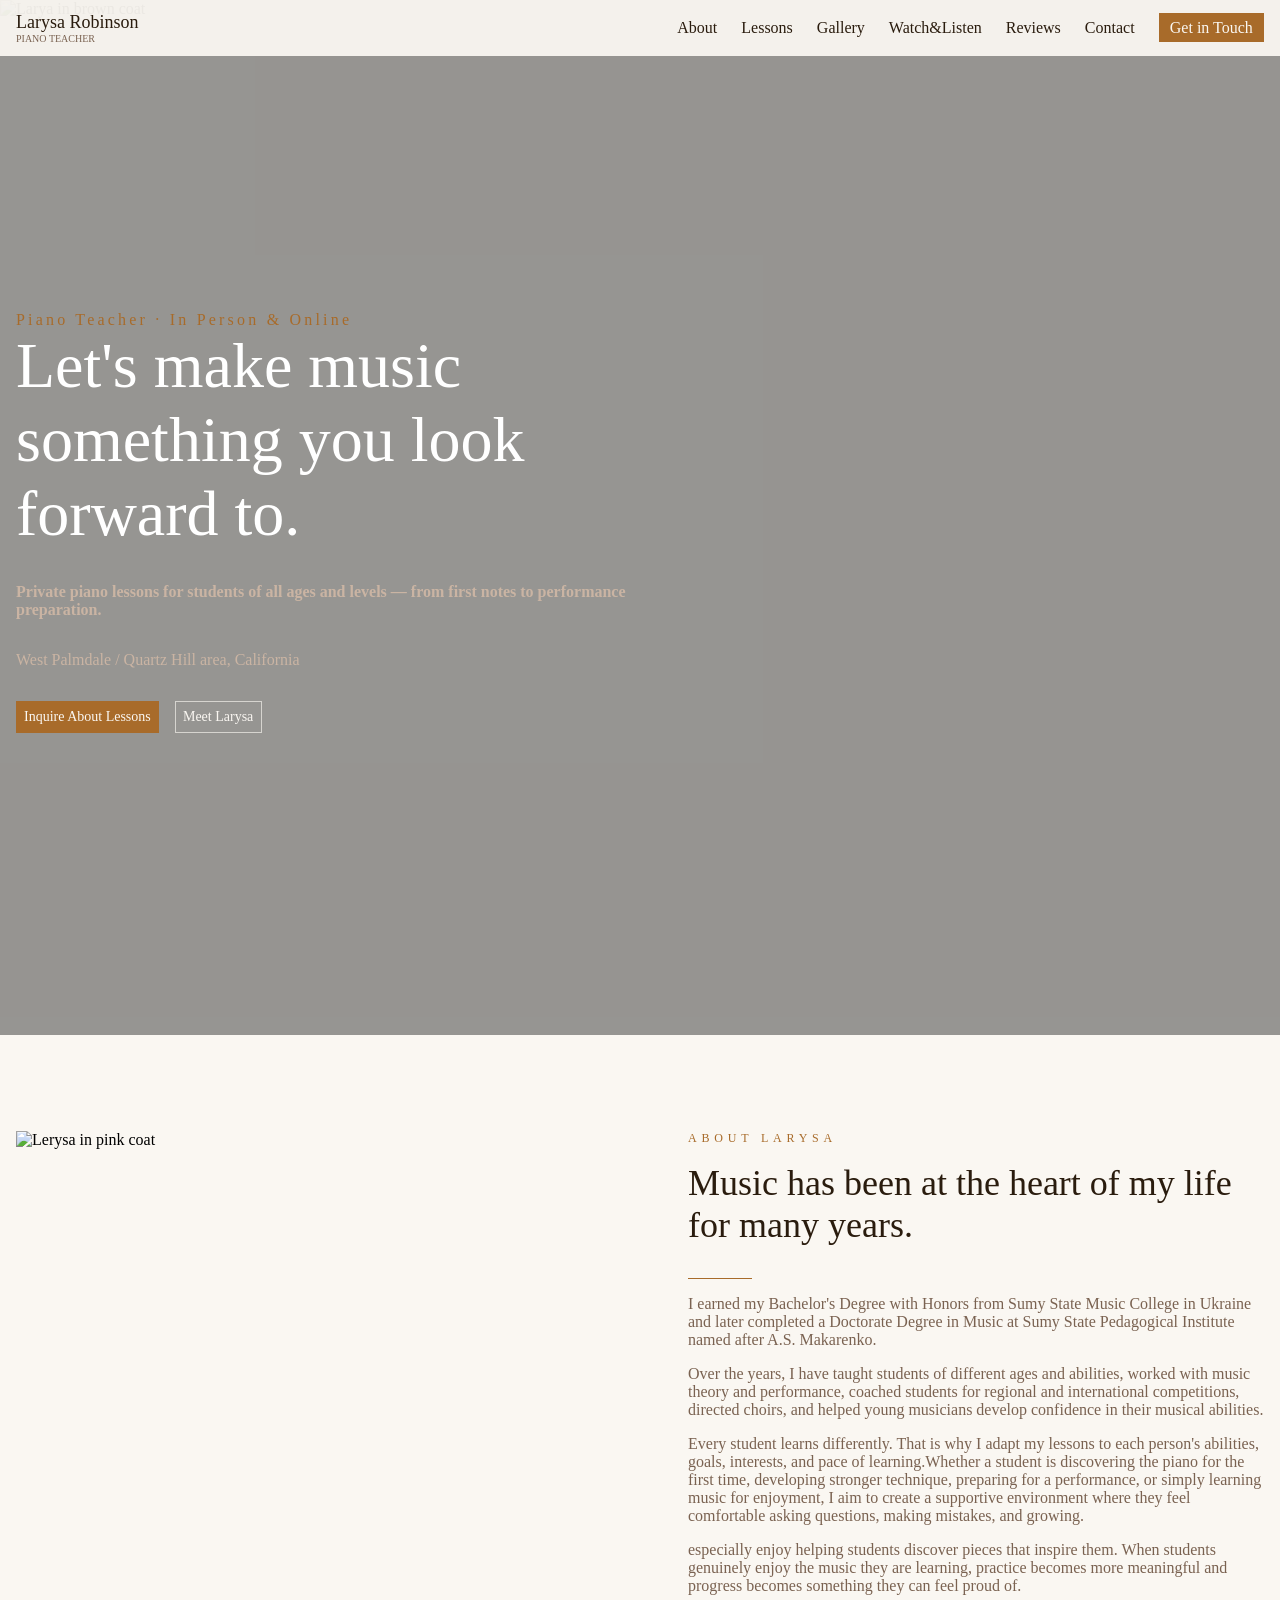
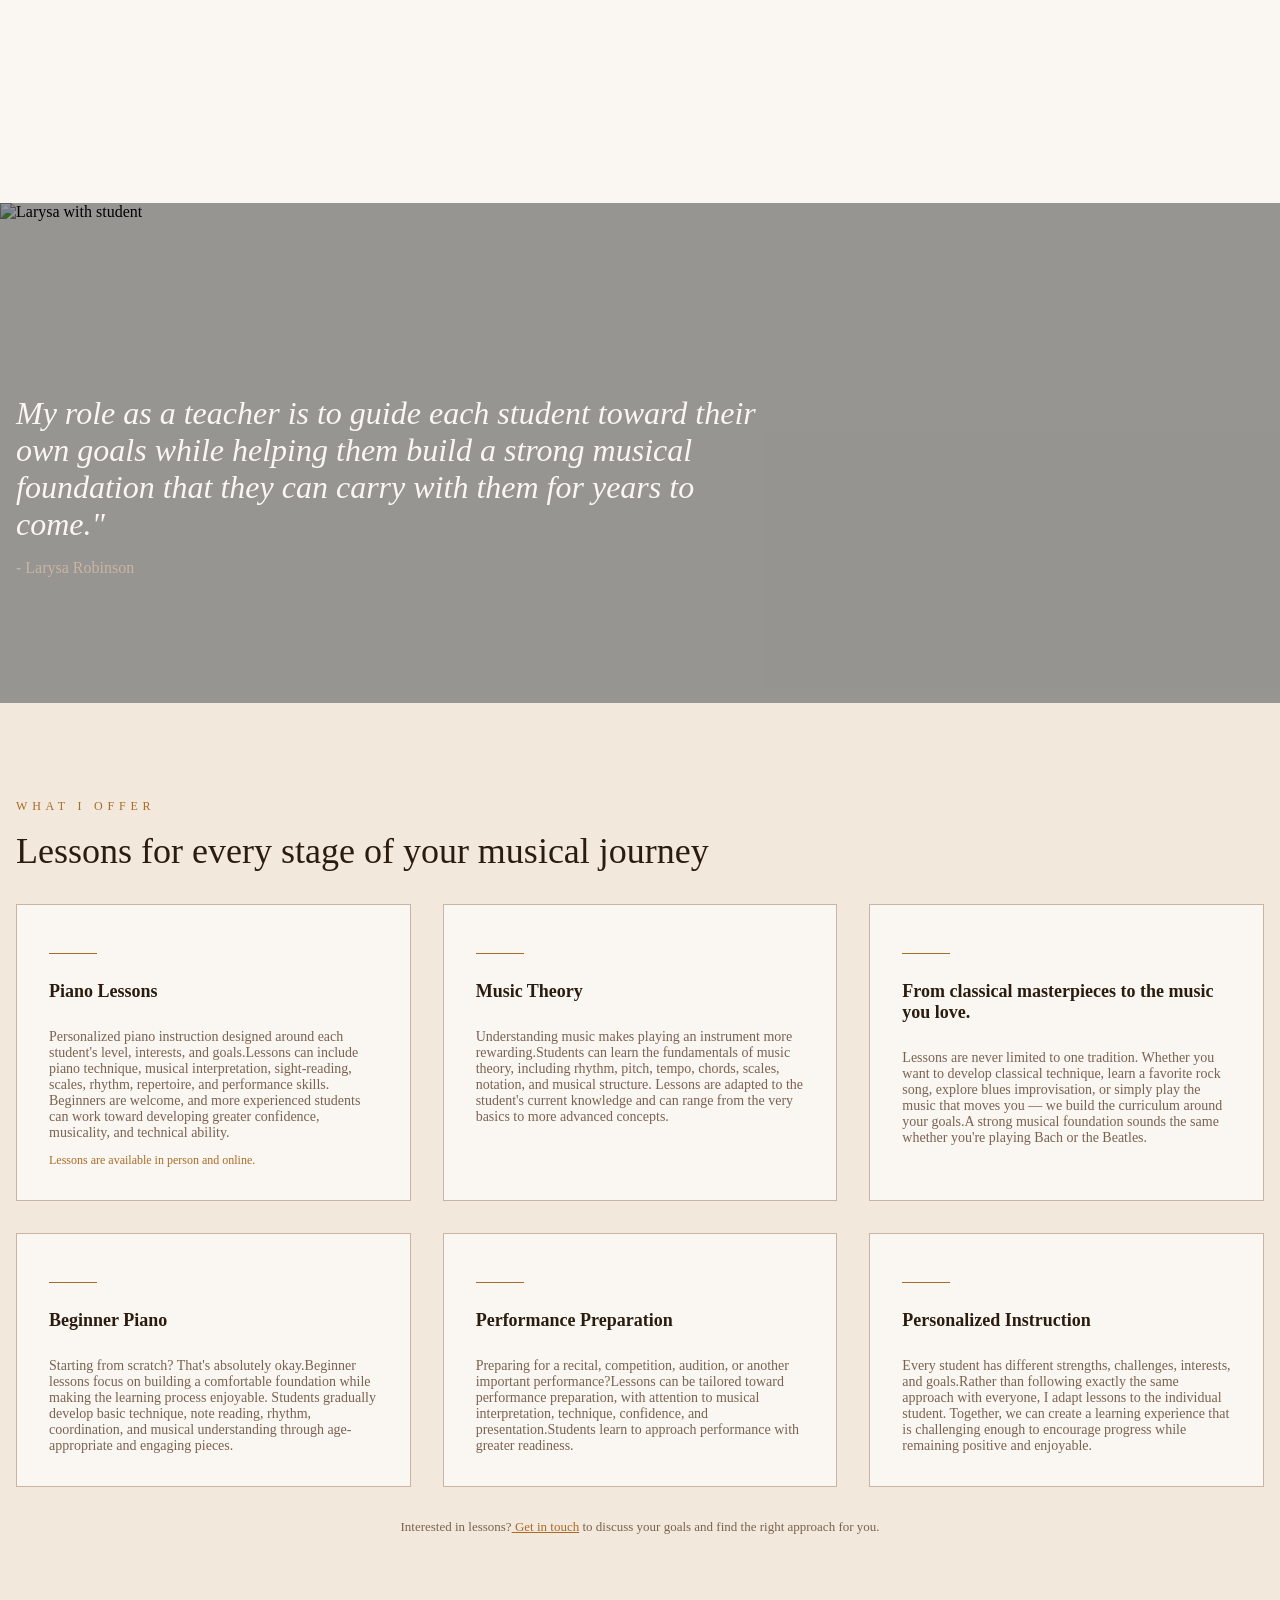
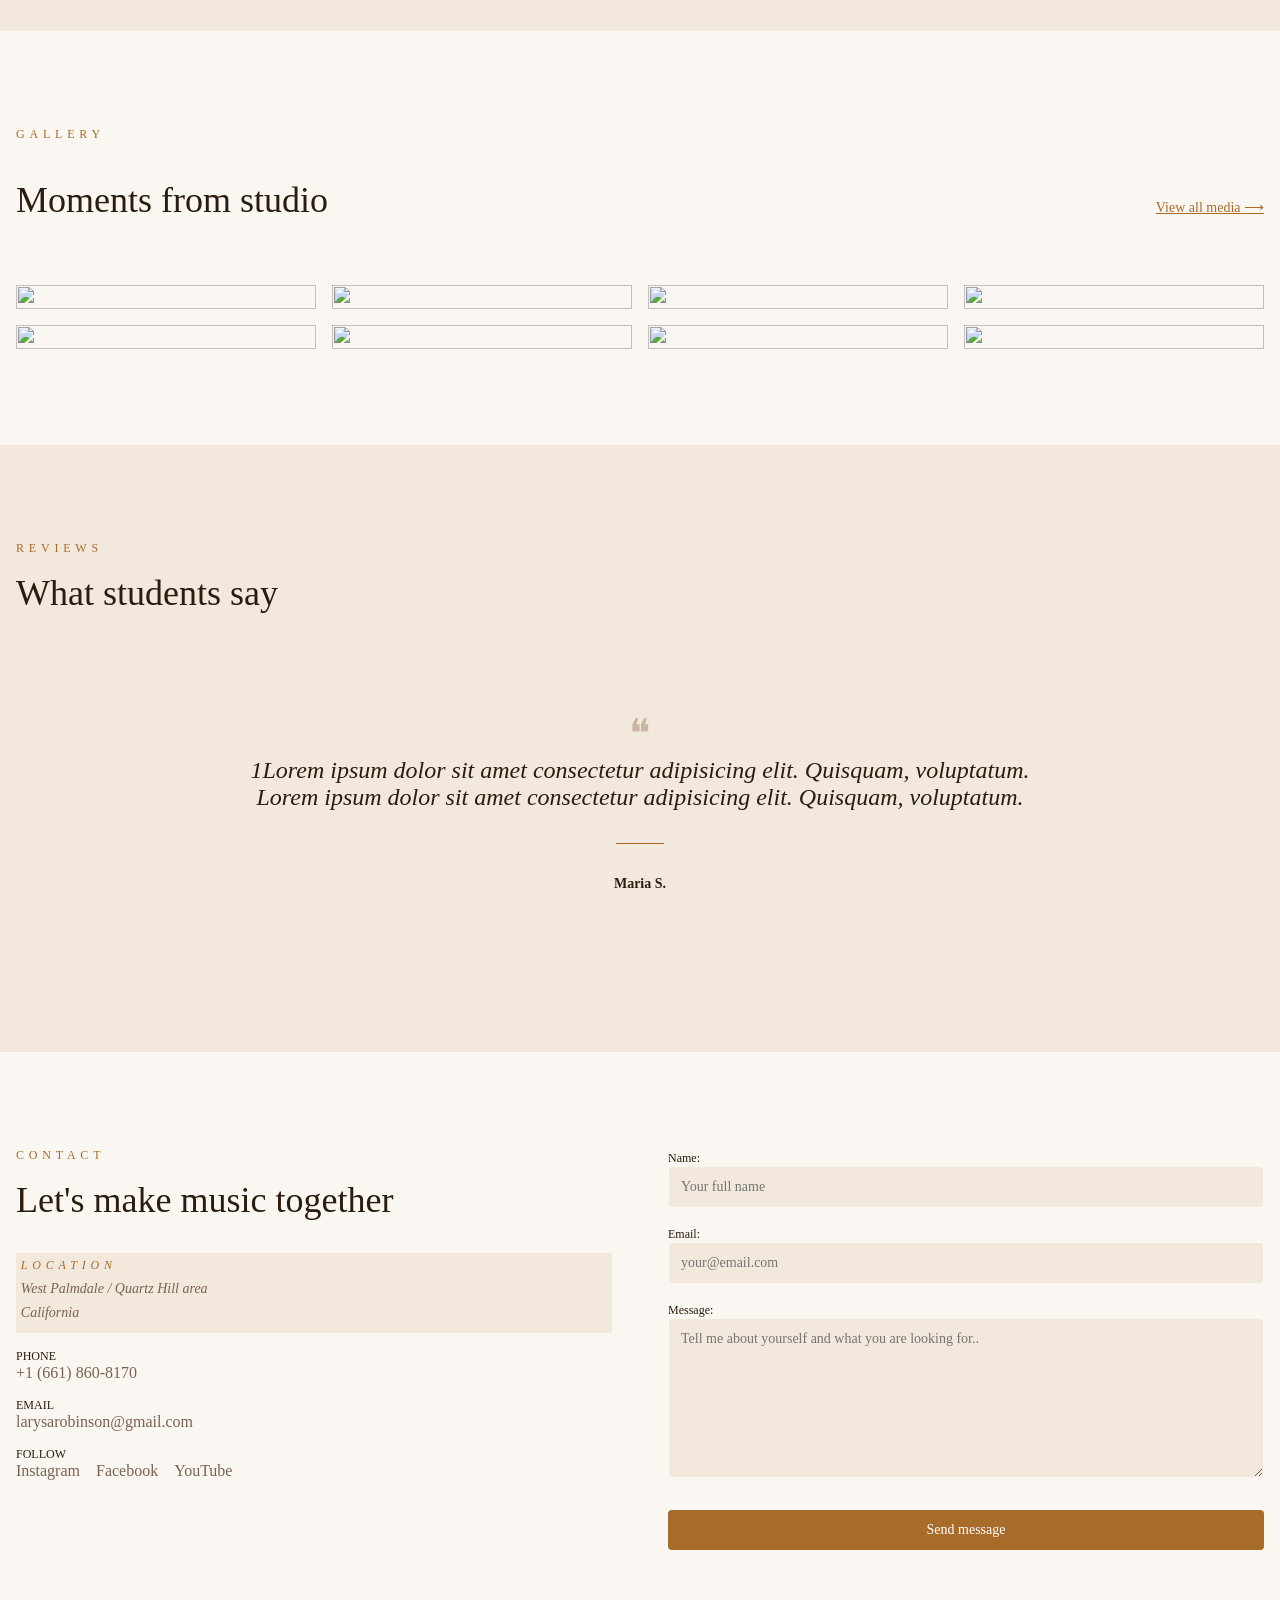
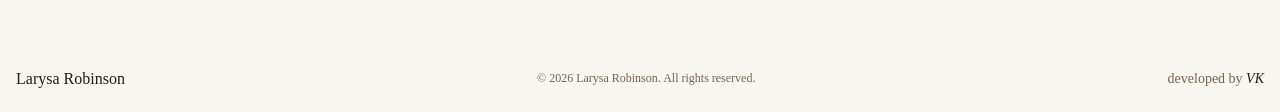
==== index.html @ f9b31e86 "animation to sections accross implemented" ====
<!DOCTYPE html>
<html lang="en">
<head>
    <meta charset="UTF-8">
    <meta name="viewport" content="width=device-width, initial-scale=1.0">
    <title>Larysa Robinson | Piano Teacher in West Palmdale & Quartz Hill</title>
    <meta name="description" content="Private piano lessons with Larysa Robinson in West Palmdale and Quartz Hill, California. In-person and online lessons for beginners, advanced students, music theory, and performance preparation.">
    <link rel="canonical" href="https://www.larysarobinson.com/"> <!--replace with actual domain-->
    <link rel="icon" type="image/png" href="favicon.png?v=2">
    <link rel="stylesheet" href="styles.css">
    <script src="script.js" defer></script>
</head>
<body>
    <nav class="container" aria-label="Primary navigation">
        <div class="top-fixed-bar" >
            <a href="index.html" class="initials">
                <span class="initials__name">Larysa Robinson</span>
                <span class="initials__occupation">PIANO TEACHER</span>
            </a>
            <ul class="nav__desktop">
                <li><a href="#about" class="nav__desktop__link">About</a></li>
                <li><a href="#lessons" class="nav__desktop__link">Lessons</a></li>
                <li><a href="photo_gallery.html" class="nav__desktop__link">Gallery</a></li>
                <li><a href="photo_gallery.html#videos" class="nav__desktop__link">Watch&Listen</a></li>
                <li><a href="#reviews" class="nav__desktop__link">Reviews</a></li>
                <li><a href="#contact" class="nav__desktop__link">Contact</a></li>
                <li><a href="mailto:larysarobinson@gmail.com" class="nav__get-in-touch">Get in Touch</a></li>
            </ul>
            <button type="button" class="open-nav-button" aria-label="Open menu">
                <span class="open_hamb"></span>
                <span class="open_hamb"></span>
                <span class="open_hamb"></span>
            </button>
        </div>
        <div class="nav_mobile">
            <ul class="nav__mobile__list">
                <li><a href="#home" class="nav__mobile__link active">HOME</a></li>
                <li><a href="#about" class="nav__mobile__link">ABOUT</a></li>
                <li><a href="#lessons" class="nav__mobile__link">SERVICES/LESSONS</a></li>
                <li><a href="photo_gallery.html" class="nav__mobile__link">GALLERY</a></li>
                <li><a href="photo_gallery.html#videos" class="nav__mobile__link">WATCH&LISTEN</a></li>
                <li><a href="#reviews" class="nav__mobile__link">REVIEWS</a></li>
                <li><a href="#contact" class="nav__mobile__link">CONTACT</a></li>
            </ul>
            <button type="button" class="close-nav-btn" aria-label="Close menu">
                <span class="cls_hamb one"></span>
                <span class="cls_hamb two"></span>
            </button>
        </div>
    </nav>
    <header class="hero-section" id="home">
        <div class="slide">
            <img src="assets/images_mom/top7.webp" width="1400" height="1400" alt="Larya in brown coat" class="hero_image" draggable="false">
        </div>
        <div class="slide">
            <img src="assets/images_mom/top5.webp" width="1400" height="1400" alt="Larysa next to birch " class="hero_image" draggable="false">
        </div>
         <div class="slide">
                <img src="assets/images_mom/top8.webp" width="1400" height="1400" alt="Larysa with autumn leaves" class="hero_image" draggable="false">
        </div>
        <div class="hero__content">
            <p class="hero__uptext">Piano Teacher · In Person & Online</p>
            <p class="hero__main-heading">Let's make music something you look forward to.</p>
            <h1 class="hero__downtext">Private piano lessons for students of all ages and levels — from first notes to performance preparation.</h1>
            <p class="hero__downtext">West Palmdale / Quartz Hill area, California</p>
            <div class="hero__buttons">
                <a href="#contact" class="hero__buttons__inquire">Inquire About Lessons</a>
                <a href="#about" class="hero__buttons__meet-Larysa">Meet Larysa</a>
            </div>
        </div>
    </header>
    <main>
        <section class="about-section" id="about">
            <div class="about__image-container">
                    <img src="assets/images_mom/top1.webp" width="1400" height="1400" alt="Lerysa in pink coat" class="about__image">
            </div>
                <div class="about__content">
                    <p class="general__uptext">ABOUT LARYSA</p>
                    <h2 class="general__heading"> Music has been at the heart of my life for many years.</h2>
                    <div class="about__line"></div>
                    <p class="about__text">  I earned my Bachelor's Degree with Honors from Sumy State Music College in Ukraine and later completed a Doctorate Degree in Music at Sumy State Pedagogical Institute named after A.S. Makarenko.</p>
                    <p class="about__text"> Over the years, I have taught students of different ages and abilities, worked with music theory and performance, coached students for regional and international competitions, directed choirs, and helped young musicians develop confidence in their musical abilities.</p>

                    <p class="about__text">Every student learns differently. That is why I adapt my lessons to each person's abilities, goals, interests, and pace of learning.Whether a student is discovering the piano for the first time, developing stronger technique, preparing for a performance, or simply learning music for enjoyment, I aim to create a supportive environment where they feel comfortable asking questions, making mistakes, and growing.</p>
                    <p class="about__text"> especially enjoy helping students discover pieces that inspire them. When students genuinely enjoy the music they are learning, practice becomes more meaningful and progress becomes something they can feel proud of.</p>
                </div>
        </section>
        <figure class="role">
            <img src="assets/images_mom/4.jpg" width="1080" height="1080" alt="Larysa with student" class="role__image">
            <figcaption class="role__text-container">
                <blockquote class="role__text">My role as a teacher is to guide each student toward their own goals while helping them build a strong musical foundation that they can carry with them for years to come."</blockquote>
                <p class="role__name"> - Larysa Robinson</p>
            </figcaption>
        </figure>
        <section class="services__container">
            <div class="services-section" id="lessons">
                <div class="services__content">
                    <p class="general__uptext">WHAT I OFFER</p>
                    <h2 class="general__heading">Lessons for every stage of your musical journey</h2>
                    <div class="services__grid">
                        <article class="services__grid-item">
                            <div class="services__grid-line"></div>
                            <h3 class="services__heading">Piano Lessons</h3>
                            <p class="services__text">Personalized piano instruction designed around each student's level, interests, and goals.Lessons can include piano technique, musical interpretation, sight-reading, scales, rhythm, repertoire, and performance skills. Beginners are welcome, and more experienced students can work toward developing greater confidence, musicality, and technical ability.</p>
                            <p class="services__text2">Lessons are available in person and online.</p>
                        </article>
                        <article class="services__grid-item">
                            <div class="services__grid-line"></div>
                            <h3 class="services__heading">Music Theory</h3>
                            <p class="services__text">Understanding music makes playing an instrument more rewarding.Students can learn the fundamentals of music theory, including rhythm, pitch, tempo, chords, scales, notation, and musical structure. Lessons are adapted to the student's current knowledge and can range from the very basics to more advanced concepts.</p>
                        </article>
                        <article class="services__grid-item">
                            <div class="services__grid-line"></div>
                            <h3 class="services__heading">From classical masterpieces to the music you love.</h3>
                            <p class="services__text">Lessons are never limited to one tradition. Whether you want to develop classical technique, learn a favorite rock song, explore blues improvisation, or simply play the music that moves you — we build the curriculum around your goals.A strong musical foundation sounds the same whether you're playing Bach or the Beatles.</p>
                        </article>
                        <article class="services__grid-item">
                            <div class="services__grid-line"></div>
                            <h3 class="services__heading">Beginner Piano</h3>
                            <p class="services__text">Starting from scratch? That's absolutely okay.Beginner lessons focus on building a comfortable foundation while making the learning process enjoyable. Students gradually develop basic technique, note reading, rhythm, coordination, and musical understanding through age-appropriate and engaging pieces.</p>
                        </article>
                        <article class="services__grid-item">
                            <div class="services__grid-line"></div>
                            <h3 class="services__heading">Performance Preparation</h3>
                            <p class="services__text">Preparing for a recital, competition, audition, or another important performance?Lessons can be tailored toward performance preparation, with attention to musical interpretation, technique, confidence, and presentation.Students learn to approach performance with greater readiness.</p>
                        </article>
                        <article class="services__grid-item">
                            <div class="services__grid-line"></div>
                            <h3 class="services__heading">Personalized Instruction</h3>
                            <p class="services__text">Every student has different strengths, challenges, interests, and goals.Rather than following exactly the same approach with everyone, I adapt lessons to the individual student. Together, we can create a learning experience that is challenging enough to encourage progress while remaining positive and enjoyable.</p>
                        </article>
                    </div>
                    <p class="services__last-paragraph">Interested in lessons?<a href="#contact" id="get-in-touch"> Get in touch</a> to discuss your goals and find the right approach for you.</p>
                </div>
            </div>
        </section>
        <section class="main-page__gallery__section">
            <div class="main-page__gallery__container">
                <p class="general__uptext">GALLERY</p>
                <div class="main-page__gallery__heading-container">
                    <h2 class="general__heading">Moments from studio</h2>
                    <a href="photo_gallery.html" class="main-page__gallery__heading-link">View all media ⟶</a>
                </div>
                <div class="main-page__gallery">
                    <a href="photo_gallery.html"><img src="assets/images_mom/1.jpg" width="" height="" alt="" class="main-page__gallery__image"></a>
                    <a href="photo_gallery.html"><img src="assets/images_mom/2.jpg" width="" height="" alt="" class="main-page__gallery__image"></a>
                    <a href="photo_gallery.html"><img src="assets/images_mom/3.jpg" width="" height="" alt="" class="main-page__gallery__image"></a>
                    <a href="photo_gallery.html"><img src="assets/images_mom/4.jpg" width="" height="" alt="" class="main-page__gallery__image"></a>
                    <a href="photo_gallery.html"><img src="assets/images_mom/5.jpg" width="" height="" alt="" class="main-page__gallery__image"></a>
                    <a href="photo_gallery.html"><img src="assets/images_mom/6.jpg" width="" height="" alt="" class="main-page__gallery__image"></a>
                    <a href="photo_gallery.html"><img src="assets/images_mom/7.jpg" width="" height="" alt="" class="main-page__gallery__image"></a>
                    <a href="photo_gallery.html"><img src="assets/images_mom/8.jpg" width="" height="" alt="" class="main-page__gallery__image"></a>
                </div>
            </div>
        </section>
        <section class="reviews-section" aria-label="reviews section" id="reviews">
            <div class="reviews__content">
                <p class="general__uptext">REVIEWS</p>
                <h2 class="general__heading">What students say</h2>
                <div class="reviews__viewport">
                    <div class="reviews__track">
                        <article class="review__container">
                            <div class="review__frame">
                                <span class="review__quotation-mark" aria-hidden="true">❝</span>
                                <blockquote class="review__text">1Lorem ipsum dolor sit amet consectetur adipisicing elit. Quisquam, voluptatum. Lorem ipsum dolor sit amet consectetur adipisicing elit. Quisquam, voluptatum.</blockquote>
                                <div class="services__grid-line center"></div>
                                <h3 class="review__name">Maria S.</h3>
                            </div>
                        </article>
                        <article class="review__container">
                            <div class="review__frame">
                                <span class="review__quotation-mark" aria-hidden="true">❝</span>
                                <blockquote class="review__text">2Lorem ipsum dolor sit amet consectetur adipisicing elit. Quisquam, voluptatum. Lorem ipsum dolor sit amet consectetur adipisicing elit. Quisquam, voluptatum.</blockquote>
                                <div class="services__grid-line center"></div>
                                <h3 class="review__name">Maria S.</h3>
                            </div>
                        </article>
                        <article class="review__container">
                            <div class="review__frame">
                                <span class="review__quotation-mark" aria-hidden="true">❝</span>
                                <blockquote class="review__text">3Lorem ipsum dolor sit amet consectetur adipisicing elit. Quisquam, voluptatum. Lorem ipsum dolor sit amet consectetur adipisicing elit. Quisquam, voluptatum.</blockquote>
                                <div class="services__grid-line center"></div>
                                <h3 class="review__name">Maria S.</h3>
                            </div>
                        </article>
                        <article class="review__container">
                            <div class="review__frame">
                                <span class="review__quotation-mark" aria-hidden="true">❝</span>
                                <blockquote class="review__text">4Lorem ipsum dolor sit amet consectetur adipisicing elit. Quisquam, voluptatum. Lorem ipsum dolor sit amet consectetur adipisicing elit. Quisquam, voluptatum.</blockquote>
                                <div class="services__grid-line center"></div>
                                <h3 class="review__name">Maria S.</h3>
                            </div>
                        </article>
                    </div>
                </div>
            </div>
        </section>
        <section class="contact-section" aria-label="contact section" id="contact">
            <div class="contact-section__container">
                <div class="contact__content--flex">
                    <div class="contact__content__flex-item1">
                        <p class="general__uptext">CONTACT</p>
                        <h2 class="general__heading">Let's make music together</h2>
                        <address class="contact__content__location">
                            <p class="general__uptext">LOCATION</p>
                            <p>West Palmdale / Quartz Hill area</p>
                            <p>California</p>
                        </address>
                        <div>
                            <p class="contact__heading">PHONE</p>
                            <a href="tel:+16618608170" class="contact__link">+1 (661) 860-8170</a>
                            <p class="contact__heading">EMAIL</p>
                            <a href="mailto:larysarobinson@gmail.com" class="contact__link">larysarobinson@gmail.com</a>
                            <p class="contact__heading">FOLLOW</p>
                            <div class="social-links">
                                <a href="https://www.instagram.com/larisakisilenko?igsh=NTc4MTIwNjQ2YQ%3D%3D" class="contact__link" target="_blank" rel="noopener noreferrer">Instagram</a>
                                <a href="https://www.facebook.com/share/1HHxJAsBbd/?mibextid=wwXIfr" class="contact__link"  target="_blank" rel="noopener noreferrer">Facebook</a>
                                <a href="https://youtube.com/@larysarobinson?si=365PJ92lu2iPZtXP" class="contact__link"  target="_blank" rel="noopener noreferrer">YouTube</a>
                            </div>
                        </div>
                    </div>
                    <form action="https://formspree.io/f/xkjnbqkn" method="post" class="contact__form" autocomplete="on">
                        <div class="form-group">
                            <label for="name" class="contact__heading">Name:</label>
                            <input type="text" id="name" name="name" placeholder="Your full name" autocomplete="name" required>
                        </div>
                        <div class="form-group">
                            <label for="email" class="contact__heading">Email:</label>
                            <input type="email" id="email" name="email" placeholder="your@email.com" autocomplete="email" required>
                        </div>
                        <div class="form-group">
                            <label for="message" class="contact__heading">Message:</label>
                            <textarea id="message" name="message" placeholder="Tell me about yourself and what you are looking for.." required></textarea>
                        </div>
                        <button type="submit" id="submit-btn">Send message</button>
                    </form>
                    <div class="form__message" role="status" aria-live="polite">
                        <div class="services__grid-line"></div>
                        <p class="form__message__heading">Thank you.</p>
                        <p class="form__message__text">Your message has been received. I will be in touch with you soon.</p>
                    </div>
                </div>
            </div>
        </section>
    </main>
        <footer class="footer">
            <div class="footer__container">
                <p class="footer__name">Larysa Robinson</p>
                <p class="copyright">© 2026 Larysa Robinson. All rights reserved.</p>
                <a href="https://www.linkedin.com/in/valentyn-kisilenko-892b333bb/" target="_blank" class="logo__link">developed by <span id="logoVal">VK</span></a>
            </div>
        </footer>
    <button id="toTopBtn" type="button" aria-label="Back to top"><span aria-hidden="true">↑</span></button>
</body>
</html>
---- styles.css ----
/* playfair-display-regular - latin */
@font-face {
  font-display: swap; /* Check https://developer.mozilla.org/en-US/docs/Web/CSS/@font-face/font-display for other options. */
  font-family: 'Playfair Display';
  font-style: normal;
  font-weight: 400;
  src: url('assets/fonts/playfair-display-v40-latin-regular.woff2') format('woff2'); /* Chrome 36+, Opera 23+, Firefox 39+, Safari 12+, iOS 10+ */
}

/* playfair-display-500 - latin */
@font-face {
  font-display: swap; /* Check https://developer.mozilla.org/en-US/docs/Web/CSS/@font-face/font-display for other options. */
  font-family: 'Playfair Display';
  font-style: normal;
  font-weight: 500;
  src: url('assets/fonts/playfair-display-v40-latin-500.woff2') format('woff2'); /* Chrome 36+, Opera 23+, Firefox 39+, Safari 12+, iOS 10+ */
}

/* dm-sans-regular - latin */
@font-face {
  font-display: swap; /* Check https://developer.mozilla.org/en-US/docs/Web/CSS/@font-face/font-display for other options. */
  font-family: 'DM Sans';
  font-style: normal;
  font-weight: 400;
  src: url('assets/fonts/dm-sans-v17-latin-regular.woff2') format('woff2'); /* Chrome 36+, Opera 23+, Firefox 39+, Safari 12+, iOS 10+ */
}

/* eb-garamond-regular - latin */
@font-face {
  font-display: swap; /* Check https://developer.mozilla.org/en-US/docs/Web/CSS/@font-face/font-display for other options. */
  font-family: 'EB Garamond';
  font-style: normal;
  font-weight: 400;
  src: url('assets/fonts/eb-garamond-v33-latin-regular.woff2') format('woff2'); /* Chrome 36+, Opera 23+, Firefox 39+, Safari 12+, iOS 10+ */
}

/* eb-garamond-italic - latin */
@font-face {
  font-display: swap; /* Check https://developer.mozilla.org/en-US/docs/Web/CSS/@font-face/font-display for other options. */
  font-family: 'EB Garamond';
  font-style: italic;
  font-weight: 400;
  src: url('assets/fonts/eb-garamond-v33-latin-italic.woff2') format('woff2'); /* Chrome 36+, Opera 23+, Firefox 39+, Safari 12+, iOS 10+ */
}





:root { /*colors*/

    /* Main text */
    --color-text-primary: rgb(42,28,14);
    --text-color-preset-2:rgba(122,98,81,100%);
    --text-color-preset-3:rgba(250,247,242,100%);

     /* Accent */
    --text-color-preset-4:rgba(168,107,42,100%);
    --text-color-preset-5:rgb(108, 72, 32);
    --text-color-preset-6:rgb(202, 180, 163);

     /* Backgrounds */
    --color-background-body:rgba(250,247,242,100%);
    --color-background-hero-section:rgba(250,247,242,100%);
    --about-background-color:rgba(37, 0, 0, 0);
    --services-background-color:rgba(242, 233, 220, 1);

    /* --color-background-body:rgb(202, 180, 163); */


    --top-fixed-bar-background-color: rgba(250,247,242,94%);
    --mobile-nav-background:rgb(242,233,220);


    --to-top-button-background-color: rgba(250,247,242,64%);
    --to-top-btn-bkgr:rgba(202, 180, 163,40%);

    /* Accessibility */
    --focus-color:rgb(109, 90, 32);
    --active-link-color: rgb(164, 81, 33);


    --white: rgba(255,255,255,100%);


    --footer-gold: rgb(212, 175, 55);


    --modal-bckgr:rgba(0, 0, 0, 0.9);
    --modal-close-btn:rgb(171, 162, 162);

    --surface-color: rgb(250, 247, 242);

    --border-color:rgb(202, 180, 163);

  }

  @media (prefers-color-scheme: dark) {
    :root {
        /* Main text */
        --color-text-primary: rgb(244, 237, 226);
        --text-color-preset-2: rgb(190, 178, 164);
        --text-color-preset-3: rgb(250, 247, 242);


        /* Accent */
        --text-color-preset-4: rgb(218, 164, 67);
        --text-color-preset-5: rgb(174, 111, 39);
        --text-color-preset-6: rgb(145, 130, 113);

        /* Backgrounds */
        --color-background-body:rgb(27, 24, 21);
        --color-background-hero-section:rgb(202, 180, 163);
        --about-background-color: rgb(27, 24, 21);
        --services-background-color: rgb(38, 33, 28);



        /* Navigation */
        --top-fixed-bar-background-color: rgb(27 24 21 / 94%);
        --mobile-nav-background: rgb(38, 33, 28);

        /* Buttons */
        --to-top-button-background-color: rgb(38 33 28 / 80%);
        --to-top-btn-bkgr: rgb(145 118 88 / 30%);

        /* Accessibility */
        --focus-color: rgb(230, 190, 91);
        --active-link-color: rgb(218, 145, 69);

        /* Surfaces */
        --white: rgb(244, 237, 226);

        /* Footer */
        --footer-gold: rgb(218, 177, 69);

        /* Modal */
        --modal-bckgr: rgb(0 0 0 / 94%);
        --modal-close-btn: rgb(205, 195, 181);

        --surface-color: rgb(48, 42, 35);
        --border-color:rgb(91, 78, 64);

    }
}

*,*::before,*::after {
    box-sizing: border-box;
    margin: 0;
    padding: 0;
}

img {
    display: block;
    max-inline-size: 100%;
    block-size: auto;
}

button {
    background: none;
    border: none;
    cursor: pointer;
}

input,button,textarea {
    font: inherit;
    color: inherit;
}

html {
    scroll-behavior:smooth;
}

body {
    background-color: var(--color-background-body);
    /* background-color: var(--services-background-color); */
    font-family: 'DM Sans';
    font-style: normal;
    font-weight: 400;
    font-size: 16px;
}



#toTopBtn {
    display: none;
    position: fixed;
    bottom: 4.5rem;
    right: 1.5rem;
    padding: 0.8em 1em;
    border-radius: 7px;
    background-color: var(--to-top-button-background-color);
    color: var(--color-text-primary);
    font-size: 1.125rem;
    cursor: pointer;
    z-index: 3;
    transition: background-color 0.3s ease;
}

#toTopBtn:focus-visible {
    outline: 2px solid var(--focus-color);
}

#toTopBtn.active {
    display: block;
}


.container {
    background-color: var(--top-fixed-bar-background-color);
    /* border: 2px solid red; */
    position: fixed;
    top: 0;
    z-index: 4;
    inline-size: 100%;
}

.top-fixed-bar {
    max-inline-size: 84rem;
    inline-size: 100%;
    margin: 0 auto;
    display: flex;
    justify-content:space-between;
    padding: 0.75rem 1rem;
    /* border:2px solid rgb(8, 0, 255); */
}


.initials {
    text-decoration: none;
    /* border: 2px solid red;    */
}



.initials:focus-visible {
    outline: 3px solid var(--focus-color);
    padding: 0.2rem;
}


.initials__name {
    display: block;
    color: var(--color-text-primary);
    font-size: 1.125rem;
    font-family:'Playfair Display';
}

.initials__occupation {
    display: block;
    color: var(--text-color-preset-2);
    font-size: 0.625rem;

}


.open-nav-button {
    /* border: 2px solid rgb(14, 20, 211); */
    padding: 0.5rem;
    display: grid;
    gap: 0.35rem;
}
.open-nav-button:focus-visible{
    outline: 1px solid var(--focus-color);
}

.open_hamb {
    background-color: var(--color-text-primary);
    block-size: 3px;
    inline-size: 1.5rem;
}


.nav_mobile {
    transform: translateX(200%);
    transition: transform 0.5s ease;
    position: fixed;
    inset: 0;
    z-index: 5;
    background-color: var(--mobile-nav-background);
    /* border: 2px solid red; */

}

.nav_mobile.open {
    transform: translateX(0);
}


.nav__mobile__list {
    inline-size: 100%;
    min-height: 100%;
    display: flex;
    flex-direction: column;
    justify-content: center;
    align-items: center;
    list-style: none;
    gap: 1rem;
    font-size: 1.4rem;
    /* border: 2px solid rgb(0, 255, 68); */
}


.nav__mobile__link {
  text-align: center;
  text-decoration: none;
    color: var(--color-text-primary);
  display:block; /* makes the link fill the entire list item */
  padding: 0.7rem 1.1rem;
  border-radius: 10px;
  transition: background-color 0.2s ease, transform 0.2s ease, border 0.2s ease;
  letter-spacing: 0.3em;
  /* border: 1px solid red; */
}

.nav__mobile__link.active {
border: 2px solid var(--color-text-primary);
}


.nav__mobile__link:focus-visible {
  outline: 2px solid var(--focus-color);
}

.nav__mobile__link:active {
  color: var(--active-link-color);
}


.close-nav-btn {
    position: absolute;
    top: 1rem;
    right: 1rem;
    inline-size: 35px;
    block-size: 35px;
    padding: 0;
    background: none;
    cursor: pointer;
    display: grid;
    place-items: center;
}

.cls_hamb {
    position: absolute;
    inline-size: 35px;
    block-size: 3px;
    background-color: var(--color-text-primary);
    border-radius: 999px;
}

.cls_hamb.one {
    transform: rotate(45deg);
}

.cls_hamb.two {
    transform: rotate(-45deg);
}


.nav__desktop {
    display: none;
}


.hero-section {
    position: relative;
    background-color:var(--color-background-hero-section);
}

.slide {
    block-size: 115dvh;
    position: relative;
    display: none;
    animation-name: fade_in;
    animation-duration: 1s;
    animation-timing-function: ease-in-out;
    overflow: hidden;
    /* border: 2px solid red; */
}

/* hero image overlay */
.slide::before {
  content: "";
  position: absolute;
  inset: 0;
  background: rgb(0 0 0 / 40%);
}


.slide.active {
    display: block;
}

@keyframes fade_in {
    from {
        opacity: 0;
        transform: translateY(9px);
    }
    to {
        opacity: 1;
        transform: translateY(0);
    }
}


.hero_image {
    inline-size: 100%;
    block-size: 100%;
    object-fit: cover;
    object-position: 50% 20%;
    opacity: 1;
    margin-left: auto;
    /* border: 2px solid red;   */
}


.hero__content {
    /* border: 2px solid red; */
    padding: 0 1rem;
    position: absolute;
    top: 35%;
    left: 0;
    right: 0;
}

.hero__uptext{
    color: var(--text-color-preset-4);
    letter-spacing: 0.2rem;
    inline-size: 80%;
    /* border: 2px solid red; */
}

.hero__main-heading{
    font-size:clamp(2rem, 5vw, 5rem);
    font-family: 'Playfair Display';
    color: var(--white);
    /* border: 2px solid red; */
}

.hero__downtext{
    color: var(--text-color-preset-6);
    inline-size: 80%;
    margin: 2rem 0;
    font-size: 1rem;
    /* border: 2px solid red; */
}

.hero__buttons{
    display: flex;
    flex-wrap: wrap;
    gap: 1rem;
    /* border: 2px solid red; */
}

.hero__buttons__inquire{
    /* border: 2px solid red; */
    background-color: var(--text-color-preset-4);
    color: var(--text-color-preset-3);
    padding: 0.5rem ;
    font-size: 0.875rem;
    text-decoration: none;
    transition: background-color 0.3s ease;
}


.hero__buttons__inquire:focus-visible{
    outline: 2px solid var(--focus-color);

}


.hero__buttons__meet-Larysa{
    /* border: 2px solid red; */
    font-size: 0.875rem;
    padding: 0.45rem;
    border: 1px solid var(--to-top-button-background-color);
    color: var(--text-color-preset-3);
    text-decoration: none;
    transition: border 0.3s ease;
}

.hero__buttons__meet-Larysa:focus-visible{
    outline:1px solid var(--focus-color);
}



.about-section {
    /* border: 2px solid red; */
    display: flex;
    flex-direction: column;
    background-color: var(--about-background-color);
    max-inline-size: 84rem;
    padding: 6rem 1rem;
    margin: 0 auto;
    gap: 2rem;
    /* overflow: hidden; */
}

.about__image-container{
    /* border: 2px solid var(--text-color-preset-4); */
    transform:translateX(-120%);
    transition: transform 1.5s ease, opacity 1.5s   ease;

}

.about__image-container.appears{
    transform:translateX(0);
}

.about__image{
    inline-size: 100%;
    block-size: 100%;
    object-fit: contain;

}

    .about__content {
    opacity: 0;
    transition: transform 1.5s ease, opacity 1.5s ease;
    /* border: 2px solid green; */
    }

    .about__content.appears{
        opacity: 1;
    }

    .general__uptext{
        font-size: 0.75rem;
        color: var(--text-color-preset-4);
        letter-spacing: 0.3rem;

    }
    .general__heading {
        color: var(--color-text-primary);
        font-size: clamp(1.875rem,5vw,2.25rem);
        font-family: 'Playfair Display';
        font-weight: 500;
        margin: 1rem 0 2rem;
    }

    .about__line{
        background-color: var(--text-color-preset-4);
        inline-size: 4rem;
        block-size: 0.09rem;
    }
    .about__text {
        margin: 1rem 0;
        color: var(--text-color-preset-2);
        font-family: 'EB Garamond';

        /* border: 2px solid red; */
    }




    .role {
        block-size: 500px;
        position: relative;
        opacity: 0.3;
        transform: translateY(15%);
        transition: opacity 1.5s ease, transform 1s ease;

        /* border: 2px solid blue; */
    }



    .role.appears {
        transform: translateY(0);
        opacity: 1;
    }


    .role__image{
        inline-size: 100%;
        block-size: 100%;
        object-fit: cover;
        object-position: 50% 40%;
    }

    .role::before {
    content: "";
    position: absolute;
    inset: 0;
    background: rgb(0 0 0 / 40%);
    }

    .role__text-container{
        max-inline-size: 84rem;
        padding: 6rem 1rem;
        margin: 0 auto;
        position: absolute;
        inset: 0;
        /* border: 2px solid red; */
    }

    .role__text {
        color: var(--text-color-preset-3);
        font-size:clamp(1.3rem, 4vw, 2rem);
        font-family: 'EB Garamond';
        font-style: italic;
        /* border: 2px solid red; */
        margin-top: 12rem;
    }

    .role__name{
        margin-top: 1rem;
        color: var(--text-color-preset-6);
    }



    .services__container{
        background-color: var(--services-background-color);
    }
    .services-section {
        /* border: 2px solid red; */
        opacity: 0.3;
        transition: opacity 1.5s ease, transform 1s ease;
        transform: translateY(8%);
        background-color: var(--services-background-color);
    }

    .services-section.appears {
        transform: translateY(0);
        opacity: 1;
    }

    .services__content{
        max-inline-size: 84rem;
        padding: 6rem 1rem;
        margin: 0 auto;
    }

    .services__grid{
        /* border: 2px solid red; */
        display: grid;
        gap: 2rem;
    }
    .services__grid-line{
        background-color: var(--text-color-preset-4);
        inline-size: 3rem;
        block-size: 1px;
        margin: 1rem 0;
        /* border: 2px solid red; */
    }


    .services__grid-item{
        background-color: var(--surface-color);
        padding: 2rem;
        border: 1px solid var(--border-color);
        /* border: 2px solid blue; */
    }

    .services__heading{
        margin: 1rem 0;
        font-size: 1.125rem;
        color: var(--color-text-primary);
        font-family: 'Playfair Display';


        /* border: 2px solid green; */
    }


    .services__text{
        color: var(--text-color-preset-2);
        font-family: 'EB Garamond';
        font-size: 0.875rem;

        /* border: 2px solid navy; */
    }

    .services__text2{
        color: var(--text-color-preset-4);
        font-size: 0.75rem;
        margin-top: 0.7rem;
    }


    .services__last-paragraph{
        /* border: 2px solid red; */
        text-align: center;
        margin-top: 2rem;
        font-size: 0.813rem;
        color: var(--text-color-preset-2);
    }

    /* .services__last-paragraph a {

    } */

    #get-in-touch{
    font-size: 0.813rem;
    color: var(--text-color-preset-4);
    }

    #get-in-touch:focus-visible{
        outline: 1px solid var(--focus-color);
    }





    .main-page__gallery__section{
        background-color: var(--about-background-color);
        opacity: 0.3;
        transform: translateY(10%);
        transition: opacity 1.5s ease, transform 1s ease;

        /* border: 2px solid red; */
    }
    .main-page__gallery__section.appears{
        opacity: 1;
        transform: translateY(0);
    }

    .main-page__gallery__container{
        max-inline-size: 84rem;
        padding: 6rem 1rem;
        margin: 0 auto;
        /* border: 2px solid red; */
    }



    .main-page__gallery__heading-container{
        display: flex;
        flex-wrap: wrap;
        justify-content: space-between;
        gap: 0.5rem;
        /* border: 2px solid red; */
        align-items: baseline;
        margin: 1.3rem 0 2rem;

    }



    .main-page__gallery__heading-link{
        color: var(--text-color-preset-4);
        font-size: 0.875rem;
    }


    .main-page__gallery__heading-link:focus-visible{
        outline: 1px solid var(--focus-color);
    }

    .main-page__gallery{
        display: grid;
        gap: 1rem;
        grid-template-columns: 1fr 1fr;
    }

    .main-page__gallery a{
        transition: transform 0.3s ease;
    }


    .main-page__gallery a:focus-visible{
        outline: 1px solid var(--focus-color);
        transform: scale(1.05);
    }

    .main-page__gallery__image{
        inline-size: 100%;
        block-size: 100%;
        object-fit: cover;
        object-position: center;
        transition: transform 0.3s ease;
    }


    .reviews-section{
        opacity: 0.3;
        transform: translateY(10%);
        transition: opacity 1.5s ease, transform 1s ease;
        background-color: var(--services-background-color);
        /* border: 2px solid yellowgreen; */
    }
    .reviews-section.appears{
        transform: translateY(0);
        opacity: 1;
    }

    .reviews__content{
        max-inline-size: 84rem;
        padding: 6rem 1rem;
        margin: 0 auto;
        /* border: 2px solid black; */
    }

    .reviews__viewport{
        overflow: hidden;
        /* border: 5px solid red; */

    }

    .reviews__track{
        display: flex;
        transition: transform 2.5s ease;
        /* border: 2px solid blue; */

    }

    .review__container{
        /* border: 2px solid hotpink; */
        flex: 0 0 100%;
        padding: clamp(1rem,5vw,5rem);
    }

    .review__frame{

        /* border: 2px solid blue; */
        max-inline-size:52rem;
        margin:  0 auto;

    }
    .review__quotation-mark{
        font-size: 2.5rem;
        font-size: clamp(1.5rem, 5vw,2.5rem);

        font-family: 'Playfair Display';
        color: var(--text-color-preset-6);
        text-align: center;
        display: block;
    }

    .review__text{
        font-family: 'EB Garamond';
        font-style: italic;
        font-size: clamp(0.4rem, 5vw,1.5rem);
        /* border: 2px solid red; */
        text-align: center;
        color: var(--color-text-primary);
    }

    .center{
        margin: 2rem auto;
    }

    .review__name{
        text-align: center;
        font-size: 0.875rem;
        color: var(--color-text-primary);
    }


.contact-section {
    opacity: 0.3;
    transform: translateY(10%);
    transition: opacity 1.5s ease, transform 1s ease;
    background-color: var(--about-background-color);
    /* border: 2px solid red; */
}
.contact-section.appears {
    opacity: 1;
    transform: translateY(0);
}

.contact-section__container{
    max-inline-size: 84rem;
    padding: 6rem 1rem;
    margin: 0 auto;
}


.contact__content--flex {
  display: flex;
  flex-direction: column;
  gap: 1.75rem;
  /* border: 2px solid red; */
}

.contact__content__flex-item1,
.contact__form {
    inline-size: 100%;
  /* border: 2px solid blueviolet; */
}

.contact__content__location{
    padding: 0.3rem;
    background-color: var(--services-background-color);
    margin-bottom: 1rem;
}

.contact__content__location > :nth-child(2),
.contact__content__location > :nth-child(3){
    /* border: 2px solid red; */
     margin: 0.5rem 0 0.5rem;
    font-size: 0.875rem;
    color: var(--text-color-preset-2);
}

.contact__content__location > :nth-child(4){
    font-size: 0.75rem;
    color: var(--color-text-primary);
}


.contact__heading{
    font-size: 0.75rem;
    color:var(--color-text-primary);
    /* border: 2px solid red; */
}


.contact__link{
color: var(--text-color-preset-2);
text-decoration: none;
display: block;
/* border: 2px solid red; */
margin-bottom: 1rem;
transition: color 0.3s ease;
}

.contact__link:focus-visible{
    outline: 1px solid var(--focus-color);
}


.social-links{
    display: flex;
    gap: 1rem;
}

.contact__form {
  display: grid;
  gap: 1rem;
  /* border: 1px solid var(--form-border); */
  border-radius: 0.5rem;
}


.contact__form.close{
    display: none;
}




.contact__form input,
.contact__form textarea {
  inline-size: 100%;
  background-color: var(--services-background-color);
  color: var(--text-color-preset-2);
  border-radius: 4px;
  font-size: 0.875rem;
  padding: 0.75rem;
  border: 1px solid var(--text-color-preset-3);
}

.contact__form textarea{
    min-block-size: 10rem ;
}

.contact__form input:focus,
.contact__form textarea:focus {
  outline: none;
  border-color: var(--footer-gold);
  box-shadow: 0 0 0 3px rgba(212, 175, 55, 0.18);
}


#submit-btn {
  background-color: var(--text-color-preset-4);
  color:var(--white);
  /* border: 1px solid var(--footer-gold); */
  border-radius: 4px;
  font-size: 0.875rem;
  cursor: pointer;
  margin-top: 0.75rem;
  padding: 0.75rem 1.1rem;
  transition: background-color 0.25s ease, color 0.25s ease;
}


#submit-btn:focus-visible {
    outline: 2px solid var(--focus-color);
}


.form__message{
margin-top: 3rem;
width: 100%;
display:none;
}

.form__message.success {
display:block;
}


.form__message__heading{
    font-size:1.5rem;
    font-family: 'Playfair Display';
    color: var(--color-text-primary);

}

.form__message__text{
    margin-top: 1rem;
    font-size: 0.875rem;
    color: var(--text-color-preset-2);
    font-family: 'EB Garamond';

}


.gallery__body {
    background-color: var(--about-background-color);
}



.gallery__container{
    margin-top: 10rem;
    max-inline-size: 84rem;
    padding: 6rem 1rem;
    margin: 0 auto;
    opacity: 0.3;
    transform: translateY(7%);
    transition: opacity 1.5s ease,transform 1s ease;
    /* border: 1px solid red; */
}

.gallery__container.appears{
    opacity: 1;
    transform: translateY(0);
}



.gallery {
    display: grid;
    grid-template-columns: 1fr 1fr;
    gap: 2rem;
    max-inline-size: 100%;
    margin: 2rem auto 4rem;
    /* border: 2px solid blue; */
}


.gallery__img-btn {
    inline-size: 100%;
    block-size: 100%;
    background-color: var(--white);
    border: 1px solid rgba(120, 90, 110, 0.35);
    box-shadow: 0 6px 20px rgba(0, 0, 0, 0.15);
    transition: transform 250ms ease, box-shadow 250ms ease, opacity 0.4s ease;
}

.gallery__img-btn.touched {
    opacity: 0.5;
    transform: translateY(-4px);
    box-shadow: 0 12px 28px rgba(0, 0, 0, 0.2);
}



.gallery__img-btn:focus-visible{
    opacity: 0.5;
    transform: translateY(-4px);
    box-shadow: 0 12px 28px rgba(0, 0, 0, 0.2);
    outline: none;
}



.gallery__image {
    inline-size: 100%;
    block-size: 100%;
    object-fit: cover;
    object-position: center;
    /* border: 2px solid red; */
}

#modal__window {
    display: none;
    position: fixed;
    inset: 0;
    inline-size: 100%;
    block-size: 100dvh;
    z-index: 4;
    background-color: var(--modal-bckgr);
    /* border: 2px solid white; */
    overflow:hidden;
}

#modal__window.active {
    display: flex;
    flex-direction: column;
}

#modal__close-btn{
    color: var(--modal-close-btn);
    font-size: 50px;
    /* border: 2px solid blue; */
    margin-left: 90%;
    position: fixed;
    top: -2%;
    left: 0;
    transition: color 0.3s ease;
}

#modal__close-btn:focus-visible{
    outline: 2px solid var(--white);
}


.modal__slide {
    display: none;
    touch-action: none;
    /* border: 2px solid blue; */
    flex: 1;
    min-block-size: 0;/*????????????*/
    justify-content: center;
    align-items: center;
    inline-size: 100%;
    /* ????why kills close button???*/
    /* margin: 0 auto ; */

}

.modal__slide.active{
    display:flex;
    animation: modalSlideIn 0.7s ease;
}

@keyframes modalSlideIn {
    from {
        opacity: 0;
        transform: scale(0.95);
    }

    to {
        opacity: 1;
        transform: scale(1);
    }
}



.modal__top-image{

    touch-action: pan-y;
    user-select: none; /*for swiping behavior */
    max-inline-size: 100%;
    max-block-size: 100%;

}



.modal__image-list-container {
    block-size: 8rem;
    display: flex;
    flex-shrink: 0;
    gap: 0.75rem;
    overflow-x: auto;
    padding: 0.5rem;
    /* border: 2px solid blue; */
}




.modal__list-item {
    flex: 0 0 7rem;
    block-size: 7rem;
    background-color: var(--white);
    transition: filter 0.3s ease;
    /* border: 2px solid red; */
}


.modal__list-item.active{
    filter:opacity(50%);


}
.modal__list-item:focus-visible{
    filter:opacity(50%);
    outline: none;
}

.modal__list-item:hover{
    filter:opacity(50%);

}


.modal__list-image {
    width: 100%;
    height: 100%;
    object-fit: cover;
    object-position: center;
    /* border: 2px solid red; */
    transition: opacity 0.3s ease;
}

.modal__nav-buttons-container {
    position: absolute;
    top: 45%;
    /* border: 2px solid blue; */
    padding: 0 1rem 0;
    width: 100%;
    display: none;
}

.modal__next-btn,.modal__prev-btn  {
    /* border: 2px solid red; */
    color: var(--modal-close-btn);
    font-size: 40px;
    transition: color 0.3s ease;
}

.modal__next-btn {
    margin-left: auto;
    /* border: 2px solid red; */
}

.modal__next-btn:focus-visible,
.modal__prev-btn:focus-visible {
    outline: 2px solid var(--white);
}

.videos{
    opacity: 0.3;
    transform: translateY(8%);
    transition: opacity 1.5s ease, transform 1s ease;
    background-color: var(--services-background-color);
}
.videos.appears{
    transform: translateY(0);
    opacity: 1;
}
.videos__container{
    margin-top: 10rem;
    max-inline-size: 84rem;
    padding: 6rem 1rem;
    margin: 0 auto;
}


.video__grid{
    display: grid;
    grid-template-columns: 1fr;
    gap: 2rem;
    /* border: 2px solid blue; */
}

 .iframe__container{
    aspect-ratio: 16 / 9;
 }
 iframe{
    display: block;
    inline-size: 100%;
    block-size: 100%;
 }

 .performer-name{
    margin-top: 1rem;
    font-size: 0.875rem;
    color: var(--color-text-primary);
    font-family: 'EB Garamond';
    font-style: italic;
 }

 .video__text{
    margin-top: 2rem;
    color: var(--text-color-preset-2);
    font-size: 0.875rem;
}
 .video__text a{
    text-decoration: none;
    color: var(--text-color-preset-4);
 }



 .footer{
    /* border: 1px solid red; */
    max-inline-size: 84rem;
    padding: 1.5rem 0 1.5rem;
    margin: 0 auto;
}

.footer__container{
    display: flex;
    flex-direction: column;
    align-items: center;
    gap: 1rem;
    padding: 0 1rem;
    /* border: 2px solid red; */
}

 .footer__name{
    color: var(--color-text-primary);
    font-family: 'Playfair Display';
 }

.copyright {
    font-size: 0.75rem;
    color: var(--text-color-preset-2);
    /* border: 2px solid blue; */
}



 .logo__link{
    text-decoration: none;
    color: var(--text-color-preset-2);
    font-family: 'EB Garamond';
    font-size: 0.875rem;
    display: block;
    /* border: 2px solid black; */
 }

 .logo__link:focus-visible{
    outline: 1px solid var(--focus-color);
 }

 #logoVal{
    font-family:cursive;
    font-style: italic;
    color: var(--color-text-primary);
    /* border: 2px solid red; */
 }





 @media screen and (hover: hover) and (pointer: fine) {


        #toTopBtn:hover {
            background-color: var(--text-color-preset-2);
        }


        .contact__link:hover{
            color: var(--color-text-primary);
        }



        #submit-btn:hover {
        background-color: var(--text-color-preset-5);
        }

        #modal__close-btn:hover {
            color: var(--white);
        }

        .modal__next-btn:hover,
        .modal__prev-btn:hover {
        color:var(--white);
        }
        .gallery__img-btn:hover{
        opacity: 0.5;
        transform: translateY(-4px);
        box-shadow: 0 12px 28px rgba(0, 0, 0, 0.2);
        }

        .nav__desktop__link:hover {
            transform: scale(1.1, 1.1);
            color: var(--text-color-preset-2);
        }
        .nav__get-in-touch:hover{
            background-color: var(--text-color-preset-5);
        }

        .hero__buttons__meet-Larysa:hover{
        border: 1px solid var(--text-color-preset-3);
        }

        .hero__buttons__inquire:hover{
        background-color: var(--text-color-preset-5);
        }

        .main-page__gallery a:hover{
            transform: scale(1.03);
        }

        .video__text a:hover{
        color: var(--text-color-preset-2);
        }


    }


    @media screen and (min-width: 32rem) { /*512px*/

        .services__grid{
            grid-template-columns: 1fr 1fr;
        }

        .main-page__gallery{
            grid-template-columns: 1fr 1fr 1fr;
        }

        .gallery{
        grid-template-columns: 1fr 1fr 1fr;
    }

    .video__grid{
    grid-template-columns: 1fr 1fr;
    }
    .footer__container{
        flex-direction: row;
        justify-content: space-between;

    }
    }

@media screen and (min-width: 54rem) { /* 864px */
    .open-nav-button {
        display: none;
    }

    .nav__desktop {
        display: flex;
        align-items:center;
        gap: 1.5rem;
        list-style: none;
        /* border: 2px solid rgb(4, 228, 0); */
    }

    .nav__desktop__link {
            color: var(--color-text-primary);
        text-decoration: none;
        display: block;
        text-align: center;
        transition: background-color 0.2s ease, transform 0.2s ease, border 0.2s ease, color 0.2s ease;
        /* border: 2px solid red; */
    }


    .nav__desktop__link.active {
        transform: scale(1.1, 1.1);
        color: var(--text-color-preset-2);
        border-bottom: 1px solid var(--text-color-preset-2);
    }

    .nav__desktop__link:focus-visible {
        outline: 2px solid var(--active-link-color);
    }


    .nav__desktop__link:active {
        color: var(--active-link-color);
    }


    .nav__get-in-touch {
        /* border: 2px solid red; */
        padding: 0.4rem 0.7rem;
        text-decoration: none;
        background-color: var(--text-color-preset-4);
        color: var(--text-color-preset-3);
        transition: background-color 0.3s ease, color 0.3s ease;
    }

    .nav__get-in-touch:focus-visible{
        outline: 2px solid var(--active-link-color);
    }


    .hero__content{
        max-inline-size: 84rem;
        top: 30%;
        margin: 0 auto;
        /* border: 2px solid red; */
    }

    .hero__main-heading{
        /* border: 2px solid red; */
        width: 50%;
    }

    .hero__downtext {
        width: 50%;
    }



    .hero_image {
        object-position: 50% 10%;
    }


    .about-section{
        gap: 6rem;
        flex-direction: row;
        align-items: stretch;
    }


    .about__image-container{
        flex: 1;

    }


    .about__content{
    flex: 1;
    }


    .role__text{
        inline-size: 60%;
        margin-top: 6rem;
        /* border: 2px solid red; */

    }


    .services__grid{
        grid-template-columns: 1fr 1fr 1fr;
    }

    .services__heading{
        margin: 1.7rem 0;
    }


    .main-page__gallery{
        grid-template-columns: 1fr 1fr 1fr 1fr;
    }


    .modal__nav-buttons-container {
        display: flex;
    }


    .contact__content--flex {
        flex-direction:row;
        gap: 3.5rem;
    }


    .gallery{
        grid-template-columns: 1fr 1fr 1fr 1fr;
    }

     .video__grid{
    grid-template-columns: 1fr 1fr 1fr ;
    }
}
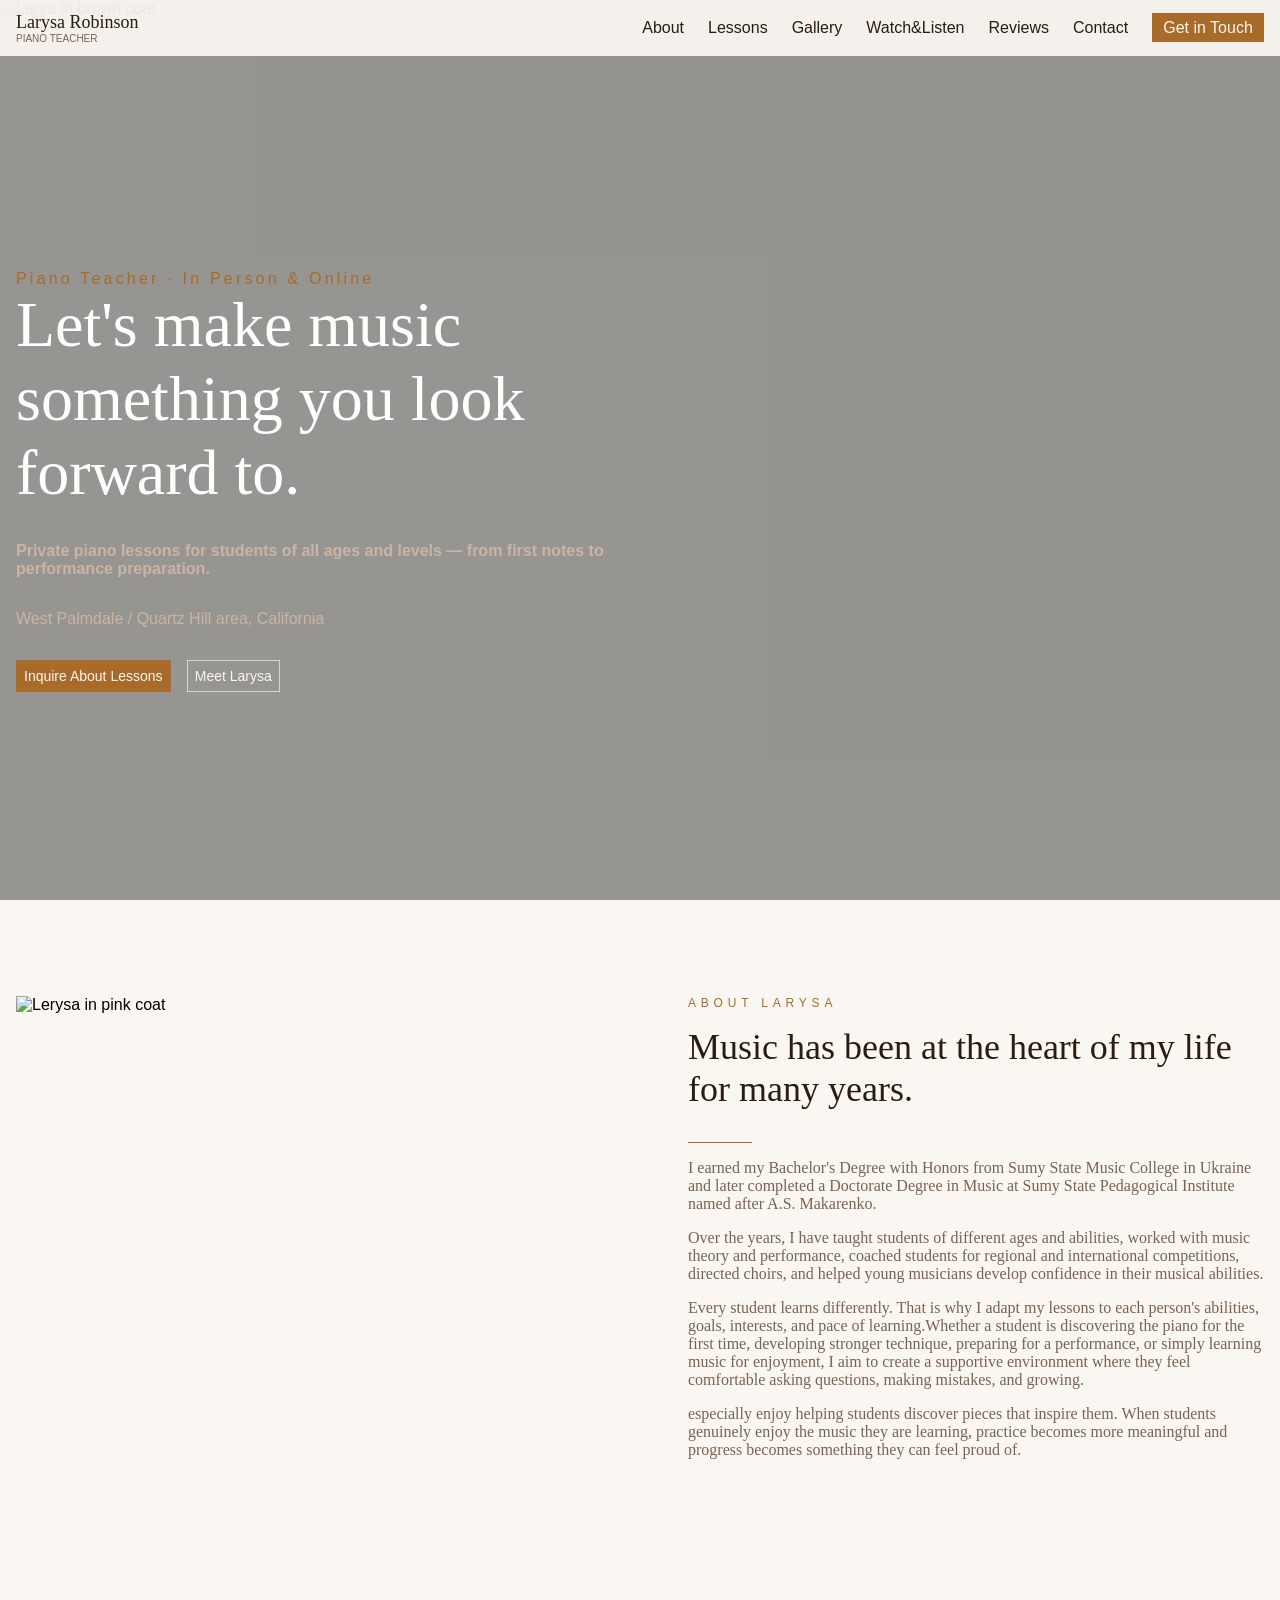
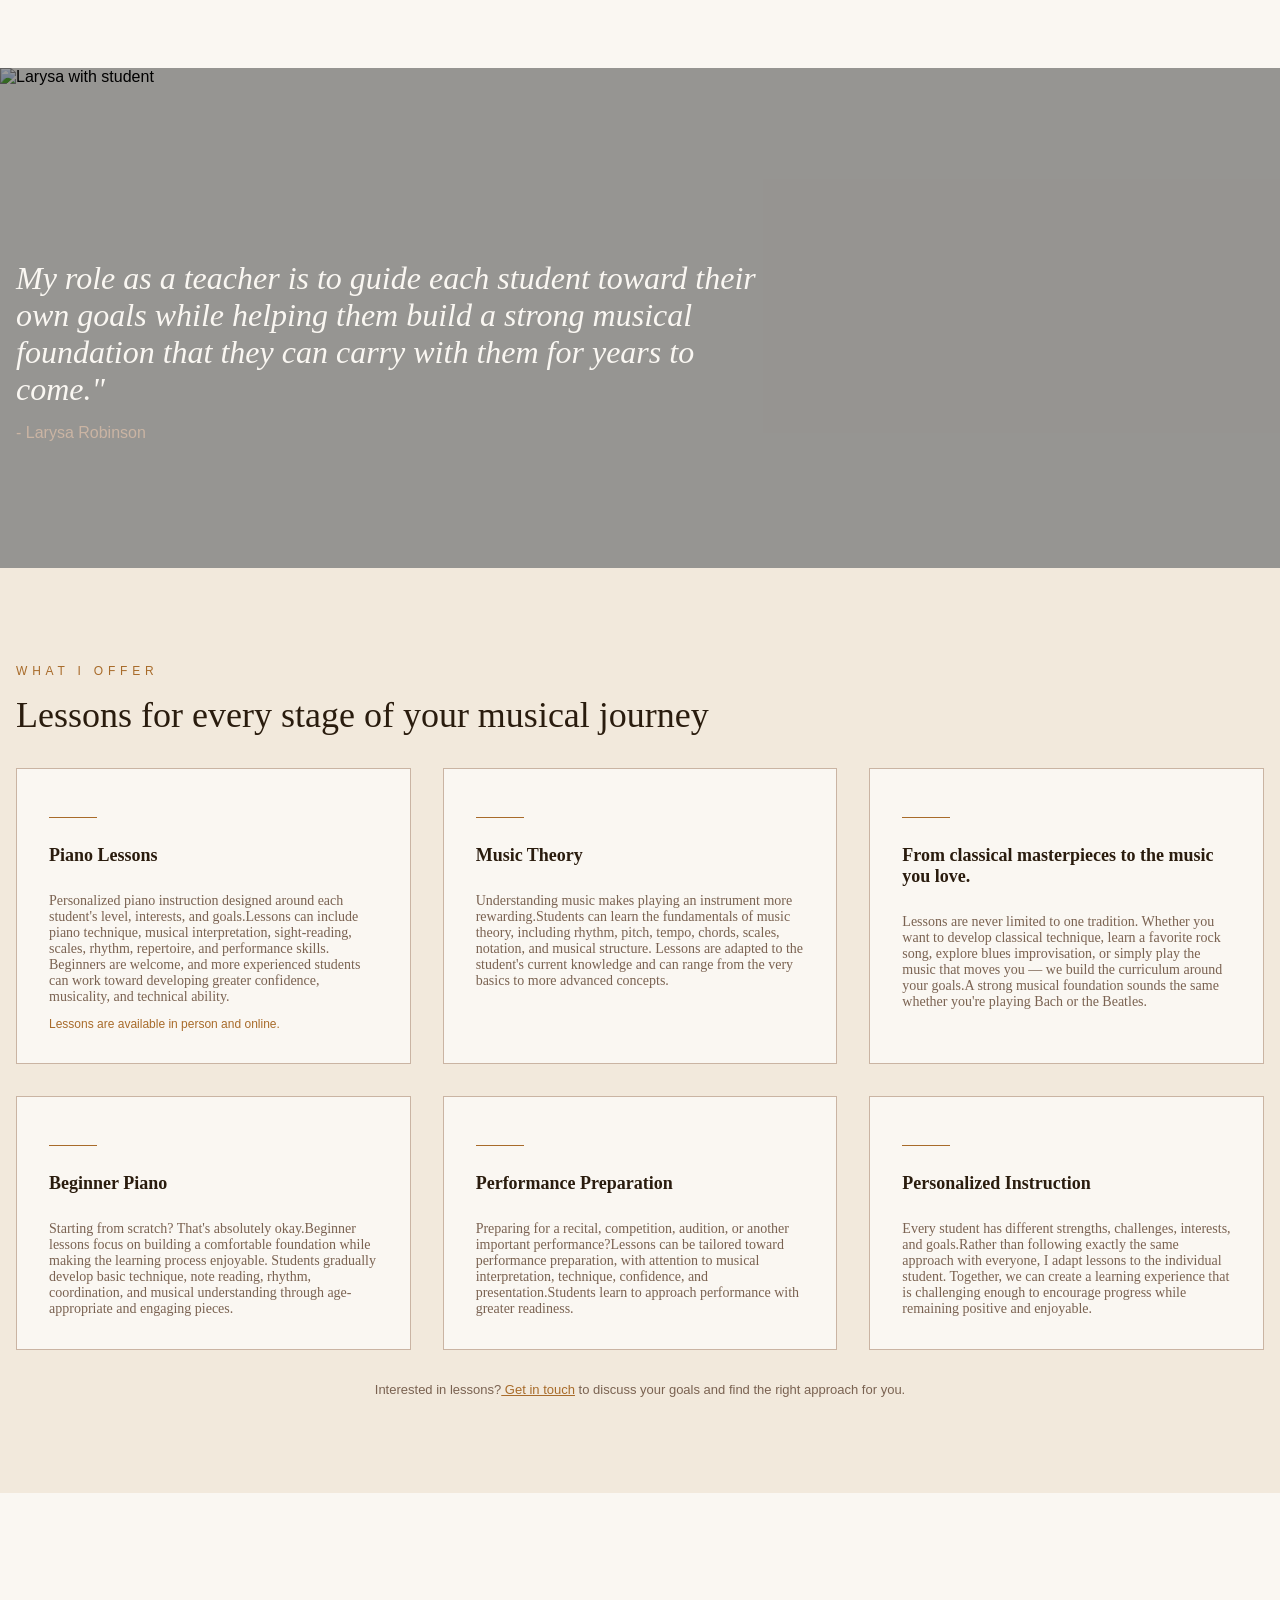
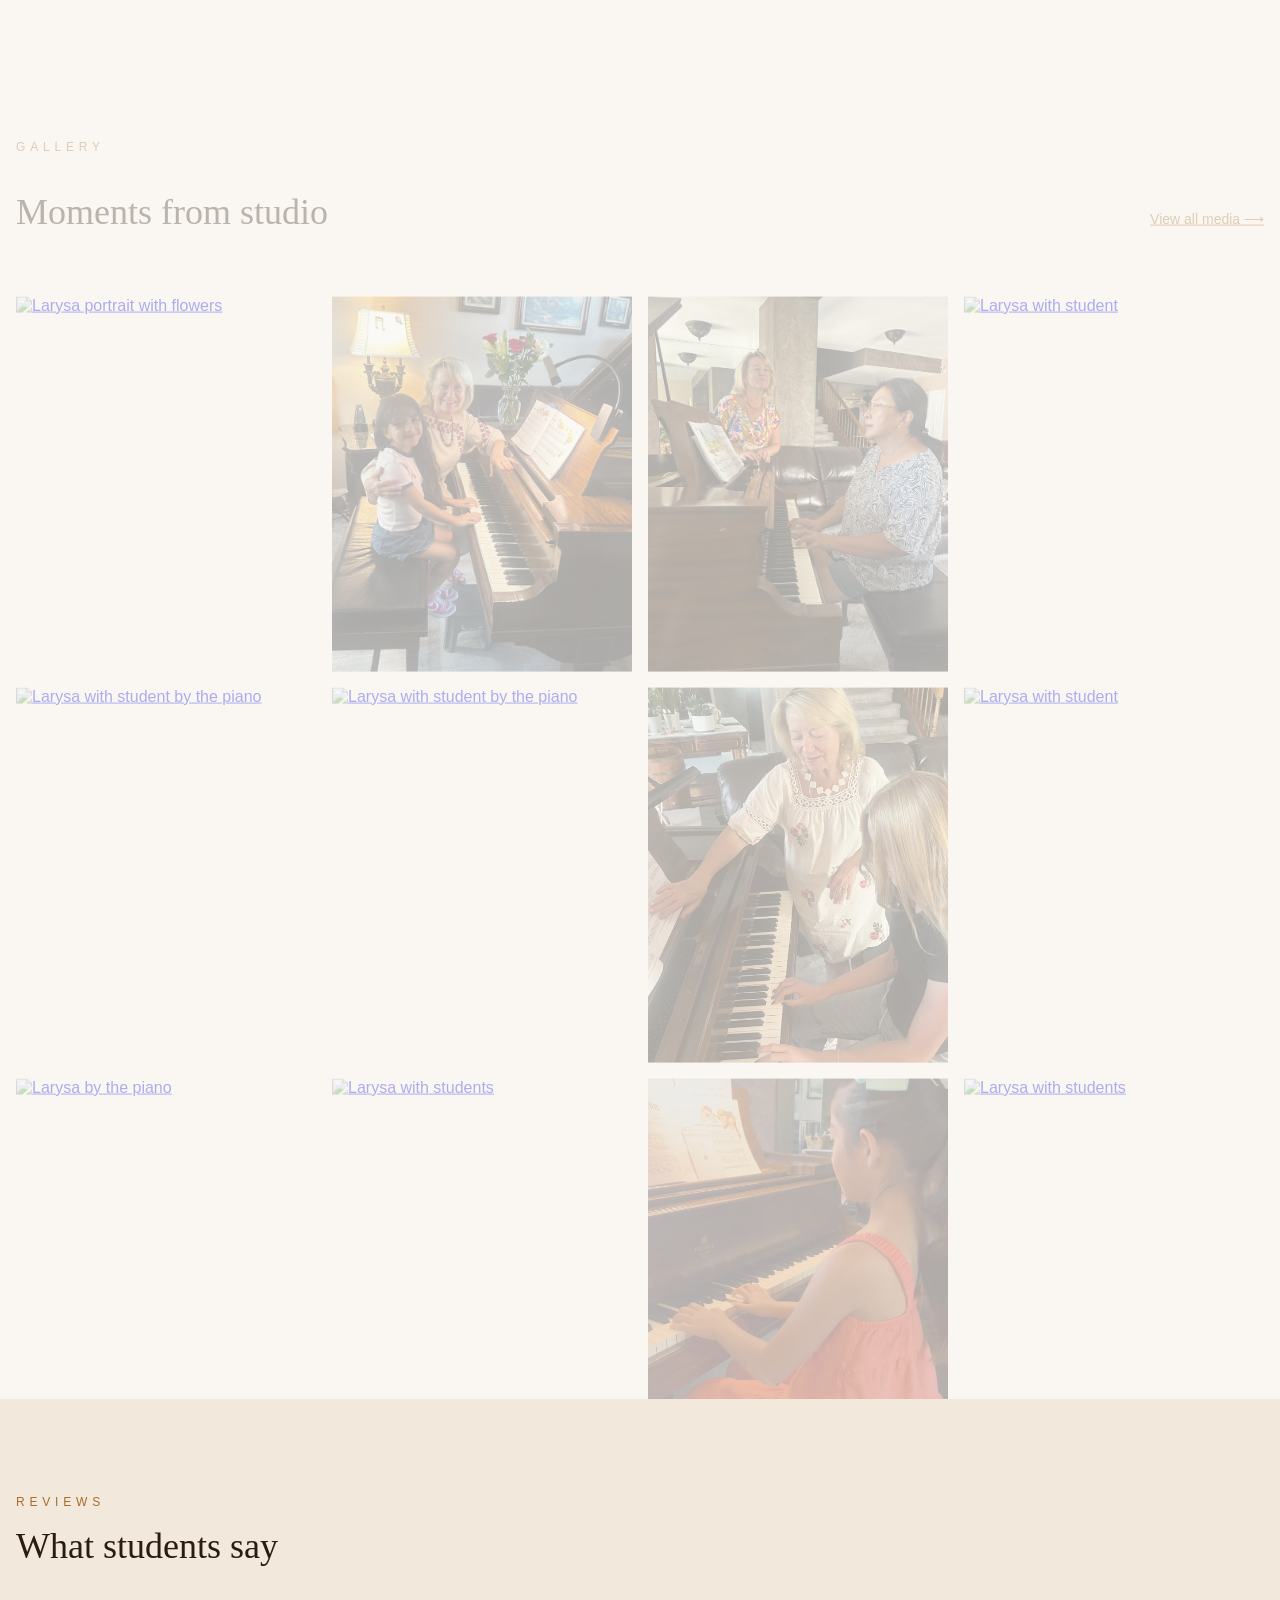
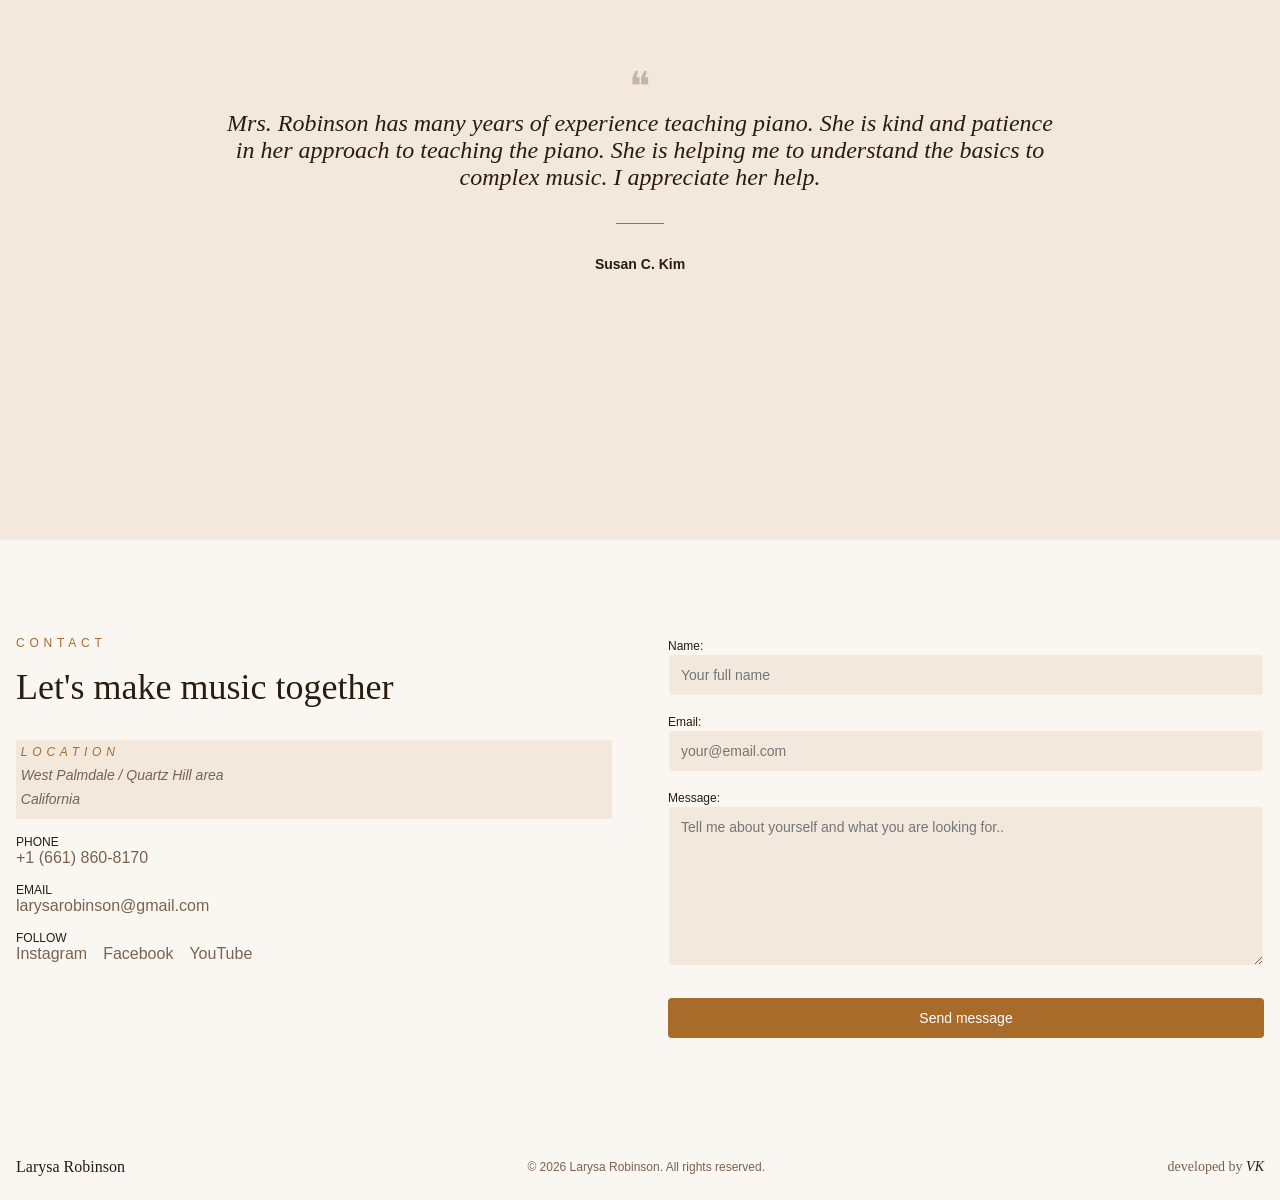
==== commit 5bcc579f: "Update website content, gallery, and interactions" ====
--- a/index.html
+++ b/index.html
@@ -142,14 +142,18 @@
                     <a href="photo_gallery.html" class="main-page__gallery__heading-link">View all media ⟶</a>
                 </div>
                 <div class="main-page__gallery">
-                    <a href="photo_gallery.html"><img src="assets/images_mom/1.jpg" width="" height="" alt="" class="main-page__gallery__image"></a>
-                    <a href="photo_gallery.html"><img src="assets/images_mom/2.jpg" width="" height="" alt="" class="main-page__gallery__image"></a>
-                    <a href="photo_gallery.html"><img src="assets/images_mom/3.jpg" width="" height="" alt="" class="main-page__gallery__image"></a>
-                    <a href="photo_gallery.html"><img src="assets/images_mom/4.jpg" width="" height="" alt="" class="main-page__gallery__image"></a>
-                    <a href="photo_gallery.html"><img src="assets/images_mom/5.jpg" width="" height="" alt="" class="main-page__gallery__image"></a>
-                    <a href="photo_gallery.html"><img src="assets/images_mom/6.jpg" width="" height="" alt="" class="main-page__gallery__image"></a>
-                    <a href="photo_gallery.html"><img src="assets/images_mom/7.jpg" width="" height="" alt="" class="main-page__gallery__image"></a>
-                    <a href="photo_gallery.html"><img src="assets/images_mom/8.jpg" width="" height="" alt="" class="main-page__gallery__image"></a>
+                    <a href="photo_gallery.html"><img src="assets/images_mom/1.jpg" width="1080" height="1080" alt="Larysa portrait with flowers" class="main-page__gallery__image"></a>
+                    <a href="photo_gallery.html"><img src="assets/images_mom/20(1).jpg" width="3024" height="4032" alt="Larysa with student by the piano" class="main-page__gallery__image"></a>
+                    <a href="photo_gallery.html"><img src="assets/images_mom/23.webp" width="3024" height="4032" alt="Larysa with student by the piano" class="main-page__gallery__image"></a>
+                    <a href="photo_gallery.html"><img src="assets/images_mom/2.jpg" width="960" height="960" alt="Larysa with student" class="main-page__gallery__image"></a>
+                    <a href="photo_gallery.html"><img src="assets/images_mom/3.jpg" width="1080" height="1080" alt="Larysa with student by the piano" class="main-page__gallery__image"></a>
+                    <a href="photo_gallery.html"><img src="assets/images_mom/4.jpg" width="1080" height="1080" alt="Larysa with student by the piano" class="main-page__gallery__image"></a>
+                    <a href="photo_gallery.html"><img src="assets/images_mom/22.webp" width="3483" height="2937" alt="Larysa with student by the piano" class="main-page__gallery__image"></a>
+                    <a href="photo_gallery.html"><img src="assets/images_mom/5.jpg" width="960" height="960" alt="Larysa with student" class="main-page__gallery__image"></a>
+                    <a href="photo_gallery.html"><img src="assets/images_mom/6.jpg" width="1080" height="1080" alt="Larysa by the piano" class="main-page__gallery__image"></a>
+                    <a href="photo_gallery.html"><img src="assets/images_mom/7.jpg" width="590" height="590" alt="Larysa with students" class="main-page__gallery__image"></a>
+                    <a href="photo_gallery.html"><img src="assets/images_mom/21.webp" width="1170" height="2063" alt="student" class="main-page__gallery__image"></a>
+                    <a href="photo_gallery.html"><img src="assets/images_mom/8.jpg" width="960" height="960" alt="Larysa with students" class="main-page__gallery__image"></a>
                 </div>
             </div>
         </section>
@@ -162,33 +166,33 @@
                         <article class="review__container">
                             <div class="review__frame">
                                 <span class="review__quotation-mark" aria-hidden="true">❝</span>
-                                <blockquote class="review__text">1Lorem ipsum dolor sit amet consectetur adipisicing elit. Quisquam, voluptatum. Lorem ipsum dolor sit amet consectetur adipisicing elit. Quisquam, voluptatum.</blockquote>
-                                <div class="services__grid-line center"></div>
-                                <h3 class="review__name">Maria S.</h3>
-                            </div>
-                        </article>
-                        <article class="review__container">
-                            <div class="review__frame">
-                                <span class="review__quotation-mark" aria-hidden="true">❝</span>
-                                <blockquote class="review__text">2Lorem ipsum dolor sit amet consectetur adipisicing elit. Quisquam, voluptatum. Lorem ipsum dolor sit amet consectetur adipisicing elit. Quisquam, voluptatum.</blockquote>
-                                <div class="services__grid-line center"></div>
-                                <h3 class="review__name">Maria S.</h3>
-                            </div>
-                        </article>
-                        <article class="review__container">
-                            <div class="review__frame">
-                                <span class="review__quotation-mark" aria-hidden="true">❝</span>
-                                <blockquote class="review__text">3Lorem ipsum dolor sit amet consectetur adipisicing elit. Quisquam, voluptatum. Lorem ipsum dolor sit amet consectetur adipisicing elit. Quisquam, voluptatum.</blockquote>
-                                <div class="services__grid-line center"></div>
-                                <h3 class="review__name">Maria S.</h3>
-                            </div>
-                        </article>
-                        <article class="review__container">
-                            <div class="review__frame">
-                                <span class="review__quotation-mark" aria-hidden="true">❝</span>
-                                <blockquote class="review__text">4Lorem ipsum dolor sit amet consectetur adipisicing elit. Quisquam, voluptatum. Lorem ipsum dolor sit amet consectetur adipisicing elit. Quisquam, voluptatum.</blockquote>
-                                <div class="services__grid-line center"></div>
-                                <h3 class="review__name">Maria S.</h3>
+                                <blockquote class="review__text">Mrs. Robinson has many years of experience teaching piano. She is kind and patience in her approach to teaching the piano. She is helping me to understand the basics to complex music. I appreciate her help. </blockquote>
+                                <div class="services__grid-line center"></div>
+                                <h3 class="review__name">Susan C. Kim</h3>
+                            </div>
+                        </article>
+                        <article class="review__container">
+                            <div class="review__frame">
+                                <span class="review__quotation-mark" aria-hidden="true">❝</span>
+                                <blockquote class="review__text">Mrs. Robinson has been wonderful with our daughter. She is patient, kind, and knows how to make piano lessons enjoyable for a child. We have seen her become more confident with the piano and develop a real interest in music. Mrs. Robinson takes the time to explain things clearly and encourages her every step of the way. We are very happy with her progress.</blockquote>
+                                <div class="services__grid-line center"></div>
+                                <h3 class="review__name">Marelin Huerta</h3>
+                            </div>
+                        </article>
+                        <article class="review__container">
+                            <div class="review__frame">
+                                <span class="review__quotation-mark" aria-hidden="true">❝</span>
+                                <blockquote class="review__text">I am very grateful to have Mrs. Robinson as my piano teacher. She is kind, patient, and genuinely cares about her students. Every lesson gives me something new to work on, and she always encourages me when something feels difficult. I have really enjoyed my time learning piano with her.</blockquote>
+                                <div class="services__grid-line center"></div>
+                                <h3 class="review__name">Elisabeth Ochoa</h3>
+                            </div>
+                        </article>
+                        <article class="review__container">
+                            <div class="review__frame">
+                                <span class="review__quotation-mark" aria-hidden="true">❝</span>
+                                <blockquote class="review__text">We are very pleased with the progress our daughter has made with Mrs. Robinson. She has helped her develop understanding and appreciation of music while building a strong foundation in piano. We especially appreciate how she takes our daughter’s interests into account when choosing music, while still encouraging her to develop solid musical skills and fundamentals.Mrs. Robinson is a thoughtful, patient, and dedicated teacher, and we are truly grateful for everything she has taught our daughter and for the positive influence she has had on her musical growth.</blockquote>
+                                <div class="services__grid-line center"></div>
+                                <h3 class="review__name">Hollie Felix</h3>
                             </div>
                         </article>
                     </div>
--- a/styles.css
+++ b/styles.css
@@ -174,8 +174,7 @@
 
 body {
     background-color: var(--color-background-body);
-    /* background-color: var(--services-background-color); */
-    font-family: 'DM Sans';
+    font-family: 'DM Sans', sans-serif;
     font-style: normal;
     font-weight: 400;
     font-size: 16px;
@@ -209,7 +208,6 @@
 
 .container {
     background-color: var(--top-fixed-bar-background-color);
-    /* border: 2px solid red; */
     position: fixed;
     top: 0;
     z-index: 4;
@@ -223,13 +221,11 @@
     display: flex;
     justify-content:space-between;
     padding: 0.75rem 1rem;
-    /* border:2px solid rgb(8, 0, 255); */
 }
 
 
 .initials {
     text-decoration: none;
-    /* border: 2px solid red;    */
 }
 
 
@@ -244,7 +240,7 @@
     display: block;
     color: var(--color-text-primary);
     font-size: 1.125rem;
-    font-family:'Playfair Display';
+    font-family:'Playfair Display',serif;
 }
 
 .initials__occupation {
@@ -256,7 +252,6 @@
 
 
 .open-nav-button {
-    /* border: 2px solid rgb(14, 20, 211); */
     padding: 0.5rem;
     display: grid;
     gap: 0.35rem;
@@ -279,7 +274,6 @@
     inset: 0;
     z-index: 5;
     background-color: var(--mobile-nav-background);
-    /* border: 2px solid red; */
 
 }
 
@@ -298,7 +292,6 @@
     list-style: none;
     gap: 1rem;
     font-size: 1.4rem;
-    /* border: 2px solid rgb(0, 255, 68); */
 }
 
 
@@ -311,7 +304,6 @@
   border-radius: 10px;
   transition: background-color 0.2s ease, transform 0.2s ease, border 0.2s ease;
   letter-spacing: 0.3em;
-  /* border: 1px solid red; */
 }
 
 .nav__mobile__link.active {
@@ -369,14 +361,13 @@
 }
 
 .slide {
-    block-size: 115dvh;
+    block-size: 100dvh;
     position: relative;
     display: none;
     animation-name: fade_in;
     animation-duration: 1s;
     animation-timing-function: ease-in-out;
     overflow: hidden;
-    /* border: 2px solid red; */
 }
 
 /* hero image overlay */
@@ -411,15 +402,13 @@
     object-position: 50% 20%;
     opacity: 1;
     margin-left: auto;
-    /* border: 2px solid red;   */
 }
 
 
 .hero__content {
-    /* border: 2px solid red; */
     padding: 0 1rem;
     position: absolute;
-    top: 35%;
+    top: 40%;
     left: 0;
     right: 0;
 }
@@ -428,14 +417,12 @@
     color: var(--text-color-preset-4);
     letter-spacing: 0.2rem;
     inline-size: 80%;
-    /* border: 2px solid red; */
 }
 
 .hero__main-heading{
     font-size:clamp(2rem, 5vw, 5rem);
-    font-family: 'Playfair Display';
+    font-family: 'Playfair Display', serif;
     color: var(--white);
-    /* border: 2px solid red; */
 }
 
 .hero__downtext{
@@ -443,18 +430,15 @@
     inline-size: 80%;
     margin: 2rem 0;
     font-size: 1rem;
-    /* border: 2px solid red; */
 }
 
 .hero__buttons{
     display: flex;
     flex-wrap: wrap;
     gap: 1rem;
-    /* border: 2px solid red; */
 }
 
 .hero__buttons__inquire{
-    /* border: 2px solid red; */
     background-color: var(--text-color-preset-4);
     color: var(--text-color-preset-3);
     padding: 0.5rem ;
@@ -471,7 +455,6 @@
 
 
 .hero__buttons__meet-Larysa{
-    /* border: 2px solid red; */
     font-size: 0.875rem;
     padding: 0.45rem;
     border: 1px solid var(--to-top-button-background-color);
@@ -487,7 +470,6 @@
 
 
 .about-section {
-    /* border: 2px solid red; */
     display: flex;
     flex-direction: column;
     background-color: var(--about-background-color);
@@ -495,11 +477,9 @@
     padding: 6rem 1rem;
     margin: 0 auto;
     gap: 2rem;
-    /* overflow: hidden; */
 }
 
 .about__image-container{
-    /* border: 2px solid var(--text-color-preset-4); */
     transform:translateX(-120%);
     transition: transform 1.5s ease, opacity 1.5s   ease;
 
@@ -519,7 +499,6 @@
     .about__content {
     opacity: 0;
     transition: transform 1.5s ease, opacity 1.5s ease;
-    /* border: 2px solid green; */
     }
 
     .about__content.appears{
@@ -535,7 +514,7 @@
     .general__heading {
         color: var(--color-text-primary);
         font-size: clamp(1.875rem,5vw,2.25rem);
-        font-family: 'Playfair Display';
+        font-family: 'Playfair Display', serif;
         font-weight: 500;
         margin: 1rem 0 2rem;
     }
@@ -548,9 +527,7 @@
     .about__text {
         margin: 1rem 0;
         color: var(--text-color-preset-2);
-        font-family: 'EB Garamond';
-
-        /* border: 2px solid red; */
+        font-family: 'EB Garamond' ,serif;
     }
 
 
@@ -562,8 +539,6 @@
         opacity: 0.3;
         transform: translateY(15%);
         transition: opacity 1.5s ease, transform 1s ease;
-
-        /* border: 2px solid blue; */
     }
 
 
@@ -594,15 +569,13 @@
         margin: 0 auto;
         position: absolute;
         inset: 0;
-        /* border: 2px solid red; */
     }
 
     .role__text {
         color: var(--text-color-preset-3);
         font-size:clamp(1.3rem, 4vw, 2rem);
-        font-family: 'EB Garamond';
+        font-family: 'EB Garamond', serif;
         font-style: italic;
-        /* border: 2px solid red; */
         margin-top: 12rem;
     }
 
@@ -617,7 +590,6 @@
         background-color: var(--services-background-color);
     }
     .services-section {
-        /* border: 2px solid red; */
         opacity: 0.3;
         transition: opacity 1.5s ease, transform 1s ease;
         transform: translateY(8%);
@@ -636,7 +608,6 @@
     }
 
     .services__grid{
-        /* border: 2px solid red; */
         display: grid;
         gap: 2rem;
     }
@@ -645,7 +616,6 @@
         inline-size: 3rem;
         block-size: 1px;
         margin: 1rem 0;
-        /* border: 2px solid red; */
     }
 
 
@@ -653,26 +623,20 @@
         background-color: var(--surface-color);
         padding: 2rem;
         border: 1px solid var(--border-color);
-        /* border: 2px solid blue; */
     }
 
     .services__heading{
         margin: 1rem 0;
         font-size: 1.125rem;
         color: var(--color-text-primary);
-        font-family: 'Playfair Display';
-
-
-        /* border: 2px solid green; */
+        font-family: 'Playfair Display', serif;
     }
 
 
     .services__text{
         color: var(--text-color-preset-2);
-        font-family: 'EB Garamond';
+        font-family: 'EB Garamond' ,serif;
         font-size: 0.875rem;
-
-        /* border: 2px solid navy; */
     }
 
     .services__text2{
@@ -683,16 +647,12 @@
 
 
     .services__last-paragraph{
-        /* border: 2px solid red; */
         text-align: center;
         margin-top: 2rem;
         font-size: 0.813rem;
         color: var(--text-color-preset-2);
     }
 
-    /* .services__last-paragraph a {
-
-    } */
 
     #get-in-touch{
     font-size: 0.813rem;
@@ -712,8 +672,6 @@
         opacity: 0.3;
         transform: translateY(10%);
         transition: opacity 1.5s ease, transform 1s ease;
-
-        /* border: 2px solid red; */
     }
     .main-page__gallery__section.appears{
         opacity: 1;
@@ -724,7 +682,6 @@
         max-inline-size: 84rem;
         padding: 6rem 1rem;
         margin: 0 auto;
-        /* border: 2px solid red; */
     }
 
 
@@ -734,7 +691,6 @@
         flex-wrap: wrap;
         justify-content: space-between;
         gap: 0.5rem;
-        /* border: 2px solid red; */
         align-items: baseline;
         margin: 1.3rem 0 2rem;
 
@@ -760,6 +716,7 @@
 
     .main-page__gallery a{
         transition: transform 0.3s ease;
+        aspect-ratio: 4 / 5;
     }
 
 
@@ -782,7 +739,6 @@
         transform: translateY(10%);
         transition: opacity 1.5s ease, transform 1s ease;
         background-color: var(--services-background-color);
-        /* border: 2px solid yellowgreen; */
     }
     .reviews-section.appears{
         transform: translateY(0);
@@ -793,50 +749,40 @@
         max-inline-size: 84rem;
         padding: 6rem 1rem;
         margin: 0 auto;
-        /* border: 2px solid black; */
     }
 
     .reviews__viewport{
         overflow: hidden;
-        /* border: 5px solid red; */
-
     }
 
     .reviews__track{
         display: flex;
         transition: transform 2.5s ease;
-        /* border: 2px solid blue; */
-
     }
 
     .review__container{
-        /* border: 2px solid hotpink; */
         flex: 0 0 100%;
         padding: clamp(1rem,5vw,5rem);
     }
 
     .review__frame{
-
-        /* border: 2px solid blue; */
         max-inline-size:52rem;
         margin:  0 auto;
-
     }
     .review__quotation-mark{
         font-size: 2.5rem;
         font-size: clamp(1.5rem, 5vw,2.5rem);
 
-        font-family: 'Playfair Display';
+        font-family: 'Playfair Display', serif;
         color: var(--text-color-preset-6);
         text-align: center;
         display: block;
     }
 
     .review__text{
-        font-family: 'EB Garamond';
+        font-family: 'EB Garamond' ,serif;
         font-style: italic;
         font-size: clamp(0.4rem, 5vw,1.5rem);
-        /* border: 2px solid red; */
         text-align: center;
         color: var(--color-text-primary);
     }
@@ -857,7 +803,6 @@
     transform: translateY(10%);
     transition: opacity 1.5s ease, transform 1s ease;
     background-color: var(--about-background-color);
-    /* border: 2px solid red; */
 }
 .contact-section.appears {
     opacity: 1;
@@ -875,13 +820,11 @@
   display: flex;
   flex-direction: column;
   gap: 1.75rem;
-  /* border: 2px solid red; */
 }
 
 .contact__content__flex-item1,
 .contact__form {
     inline-size: 100%;
-  /* border: 2px solid blueviolet; */
 }
 
 .contact__content__location{
@@ -892,7 +835,6 @@
 
 .contact__content__location > :nth-child(2),
 .contact__content__location > :nth-child(3){
-    /* border: 2px solid red; */
      margin: 0.5rem 0 0.5rem;
     font-size: 0.875rem;
     color: var(--text-color-preset-2);
@@ -907,7 +849,6 @@
 .contact__heading{
     font-size: 0.75rem;
     color:var(--color-text-primary);
-    /* border: 2px solid red; */
 }
 
 
@@ -915,7 +856,6 @@
 color: var(--text-color-preset-2);
 text-decoration: none;
 display: block;
-/* border: 2px solid red; */
 margin-bottom: 1rem;
 transition: color 0.3s ease;
 }
@@ -933,7 +873,6 @@
 .contact__form {
   display: grid;
   gap: 1rem;
-  /* border: 1px solid var(--form-border); */
   border-radius: 0.5rem;
 }
 
@@ -971,7 +910,6 @@
 #submit-btn {
   background-color: var(--text-color-preset-4);
   color:var(--white);
-  /* border: 1px solid var(--footer-gold); */
   border-radius: 4px;
   font-size: 0.875rem;
   cursor: pointer;
@@ -999,7 +937,7 @@
 
 .form__message__heading{
     font-size:1.5rem;
-    font-family: 'Playfair Display';
+    font-family: 'Playfair Display', serif;
     color: var(--color-text-primary);
 
 }
@@ -1008,7 +946,7 @@
     margin-top: 1rem;
     font-size: 0.875rem;
     color: var(--text-color-preset-2);
-    font-family: 'EB Garamond';
+    font-family: 'EB Garamond' ,serif;
 
 }
 
@@ -1024,17 +962,20 @@
     max-inline-size: 84rem;
     padding: 6rem 1rem;
     margin: 0 auto;
+}
+
+
+.gallery__animation{
+
     opacity: 0.3;
     transform: translateY(7%);
-    transition: opacity 1.5s ease,transform 1s ease;
-    /* border: 1px solid red; */
-}
-
-.gallery__container.appears{
+    transition: opacity 1.5s ease, transform 1s ease;
+}
+
+.gallery__animation.appears{
     opacity: 1;
     transform: translateY(0);
 }
-
 
 
 .gallery {
@@ -1043,7 +984,6 @@
     gap: 2rem;
     max-inline-size: 100%;
     margin: 2rem auto 4rem;
-    /* border: 2px solid blue; */
 }
 
 
@@ -1054,6 +994,7 @@
     border: 1px solid rgba(120, 90, 110, 0.35);
     box-shadow: 0 6px 20px rgba(0, 0, 0, 0.15);
     transition: transform 250ms ease, box-shadow 250ms ease, opacity 0.4s ease;
+    aspect-ratio: 4 / 5;
 }
 
 .gallery__img-btn.touched {
@@ -1078,7 +1019,6 @@
     block-size: 100%;
     object-fit: cover;
     object-position: center;
-    /* border: 2px solid red; */
 }
 
 #modal__window {
@@ -1089,7 +1029,6 @@
     block-size: 100dvh;
     z-index: 4;
     background-color: var(--modal-bckgr);
-    /* border: 2px solid white; */
     overflow:hidden;
 }
 
@@ -1101,7 +1040,6 @@
 #modal__close-btn{
     color: var(--modal-close-btn);
     font-size: 50px;
-    /* border: 2px solid blue; */
     margin-left: 90%;
     position: fixed;
     top: -2%;
@@ -1117,15 +1055,11 @@
 .modal__slide {
     display: none;
     touch-action: none;
-    /* border: 2px solid blue; */
     flex: 1;
-    min-block-size: 0;/*????????????*/
+    min-block-size: 0;
     justify-content: center;
     align-items: center;
     inline-size: 100%;
-    /* ????why kills close button???*/
-    /* margin: 0 auto ; */
-
 }
 
 .modal__slide.active{
@@ -1153,7 +1087,9 @@
     user-select: none; /*for swiping behavior */
     max-inline-size: 100%;
     max-block-size: 100%;
-
+    inline-size: 667px;
+    object-fit: cover;
+    object-position:center;
 }
 
 
@@ -1165,7 +1101,6 @@
     gap: 0.75rem;
     overflow-x: auto;
     padding: 0.5rem;
-    /* border: 2px solid blue; */
 }
 
 
@@ -1176,7 +1111,6 @@
     block-size: 7rem;
     background-color: var(--white);
     transition: filter 0.3s ease;
-    /* border: 2px solid red; */
 }
 
 
@@ -1201,21 +1135,18 @@
     height: 100%;
     object-fit: cover;
     object-position: center;
-    /* border: 2px solid red; */
     transition: opacity 0.3s ease;
 }
 
 .modal__nav-buttons-container {
     position: absolute;
     top: 45%;
-    /* border: 2px solid blue; */
     padding: 0 1rem 0;
     width: 100%;
     display: none;
 }
 
 .modal__next-btn,.modal__prev-btn  {
-    /* border: 2px solid red; */
     color: var(--modal-close-btn);
     font-size: 40px;
     transition: color 0.3s ease;
@@ -1223,13 +1154,15 @@
 
 .modal__next-btn {
     margin-left: auto;
-    /* border: 2px solid red; */
 }
 
 .modal__next-btn:focus-visible,
 .modal__prev-btn:focus-visible {
     outline: 2px solid var(--white);
 }
+
+
+
 
 .videos{
     opacity: 0.3;
@@ -1253,7 +1186,6 @@
     display: grid;
     grid-template-columns: 1fr;
     gap: 2rem;
-    /* border: 2px solid blue; */
 }
 
  .iframe__container{
@@ -1269,7 +1201,7 @@
     margin-top: 1rem;
     font-size: 0.875rem;
     color: var(--color-text-primary);
-    font-family: 'EB Garamond';
+    font-family: 'EB Garamond' , serif;
     font-style: italic;
  }
 
@@ -1286,7 +1218,6 @@
 
 
  .footer{
-    /* border: 1px solid red; */
     max-inline-size: 84rem;
     padding: 1.5rem 0 1.5rem;
     margin: 0 auto;
@@ -1298,18 +1229,16 @@
     align-items: center;
     gap: 1rem;
     padding: 0 1rem;
-    /* border: 2px solid red; */
 }
 
  .footer__name{
     color: var(--color-text-primary);
-    font-family: 'Playfair Display';
+    font-family: 'Playfair Display', serif;
  }
 
 .copyright {
     font-size: 0.75rem;
     color: var(--text-color-preset-2);
-    /* border: 2px solid blue; */
 }
 
 
@@ -1317,10 +1246,9 @@
  .logo__link{
     text-decoration: none;
     color: var(--text-color-preset-2);
-    font-family: 'EB Garamond';
+    font-family: 'EB Garamond' ,serif;
     font-size: 0.875rem;
     display: block;
-    /* border: 2px solid black; */
  }
 
  .logo__link:focus-visible{
@@ -1331,7 +1259,6 @@
     font-family:cursive;
     font-style: italic;
     color: var(--color-text-primary);
-    /* border: 2px solid red; */
  }
 
 
@@ -1432,7 +1359,6 @@
         align-items:center;
         gap: 1.5rem;
         list-style: none;
-        /* border: 2px solid rgb(4, 228, 0); */
     }
 
     .nav__desktop__link {
@@ -1441,7 +1367,6 @@
         display: block;
         text-align: center;
         transition: background-color 0.2s ease, transform 0.2s ease, border 0.2s ease, color 0.2s ease;
-        /* border: 2px solid red; */
     }
 
 
@@ -1462,7 +1387,6 @@
 
 
     .nav__get-in-touch {
-        /* border: 2px solid red; */
         padding: 0.4rem 0.7rem;
         text-decoration: none;
         background-color: var(--text-color-preset-4);
@@ -1479,11 +1403,9 @@
         max-inline-size: 84rem;
         top: 30%;
         margin: 0 auto;
-        /* border: 2px solid red; */
     }
 
     .hero__main-heading{
-        /* border: 2px solid red; */
         width: 50%;
     }
 
@@ -1519,8 +1441,6 @@
     .role__text{
         inline-size: 60%;
         margin-top: 6rem;
-        /* border: 2px solid red; */
-
     }
 
 
@@ -1541,7 +1461,6 @@
     .modal__nav-buttons-container {
         display: flex;
     }
-
 
     .contact__content--flex {
         flex-direction:row;
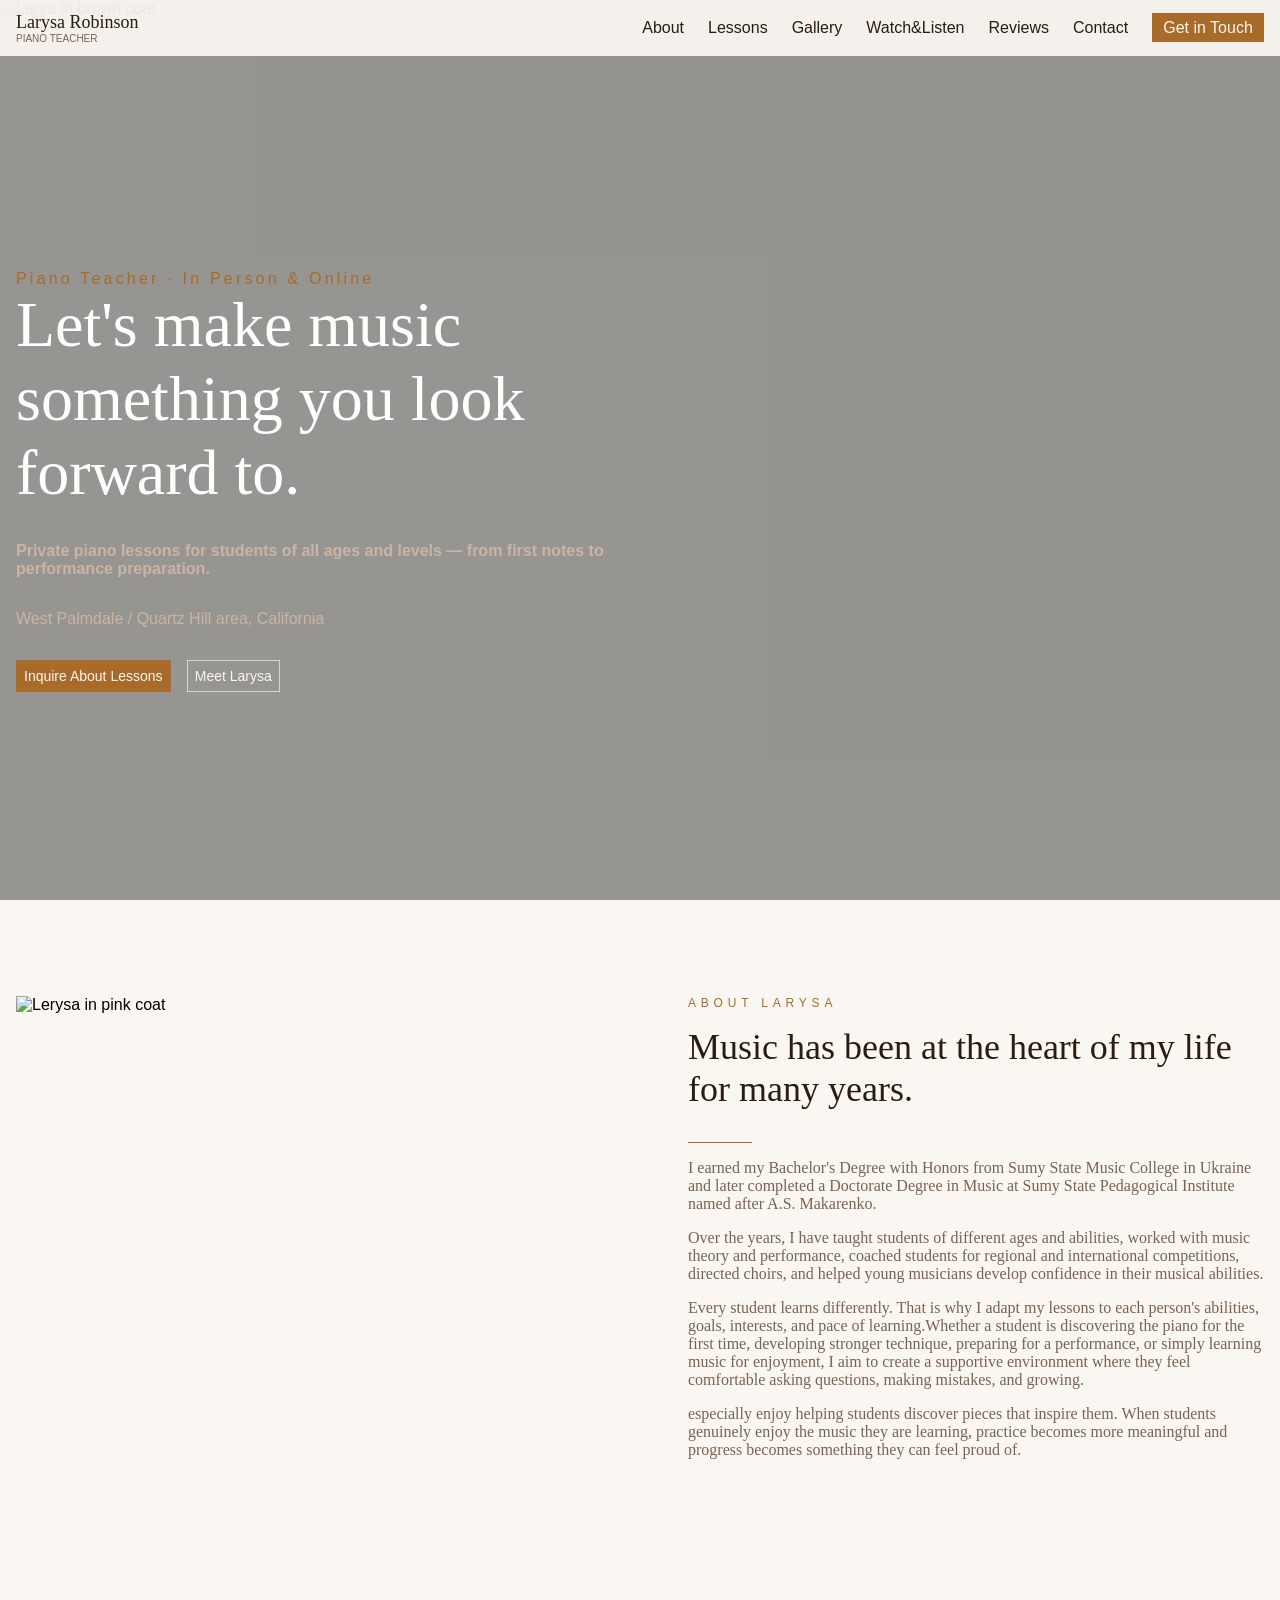
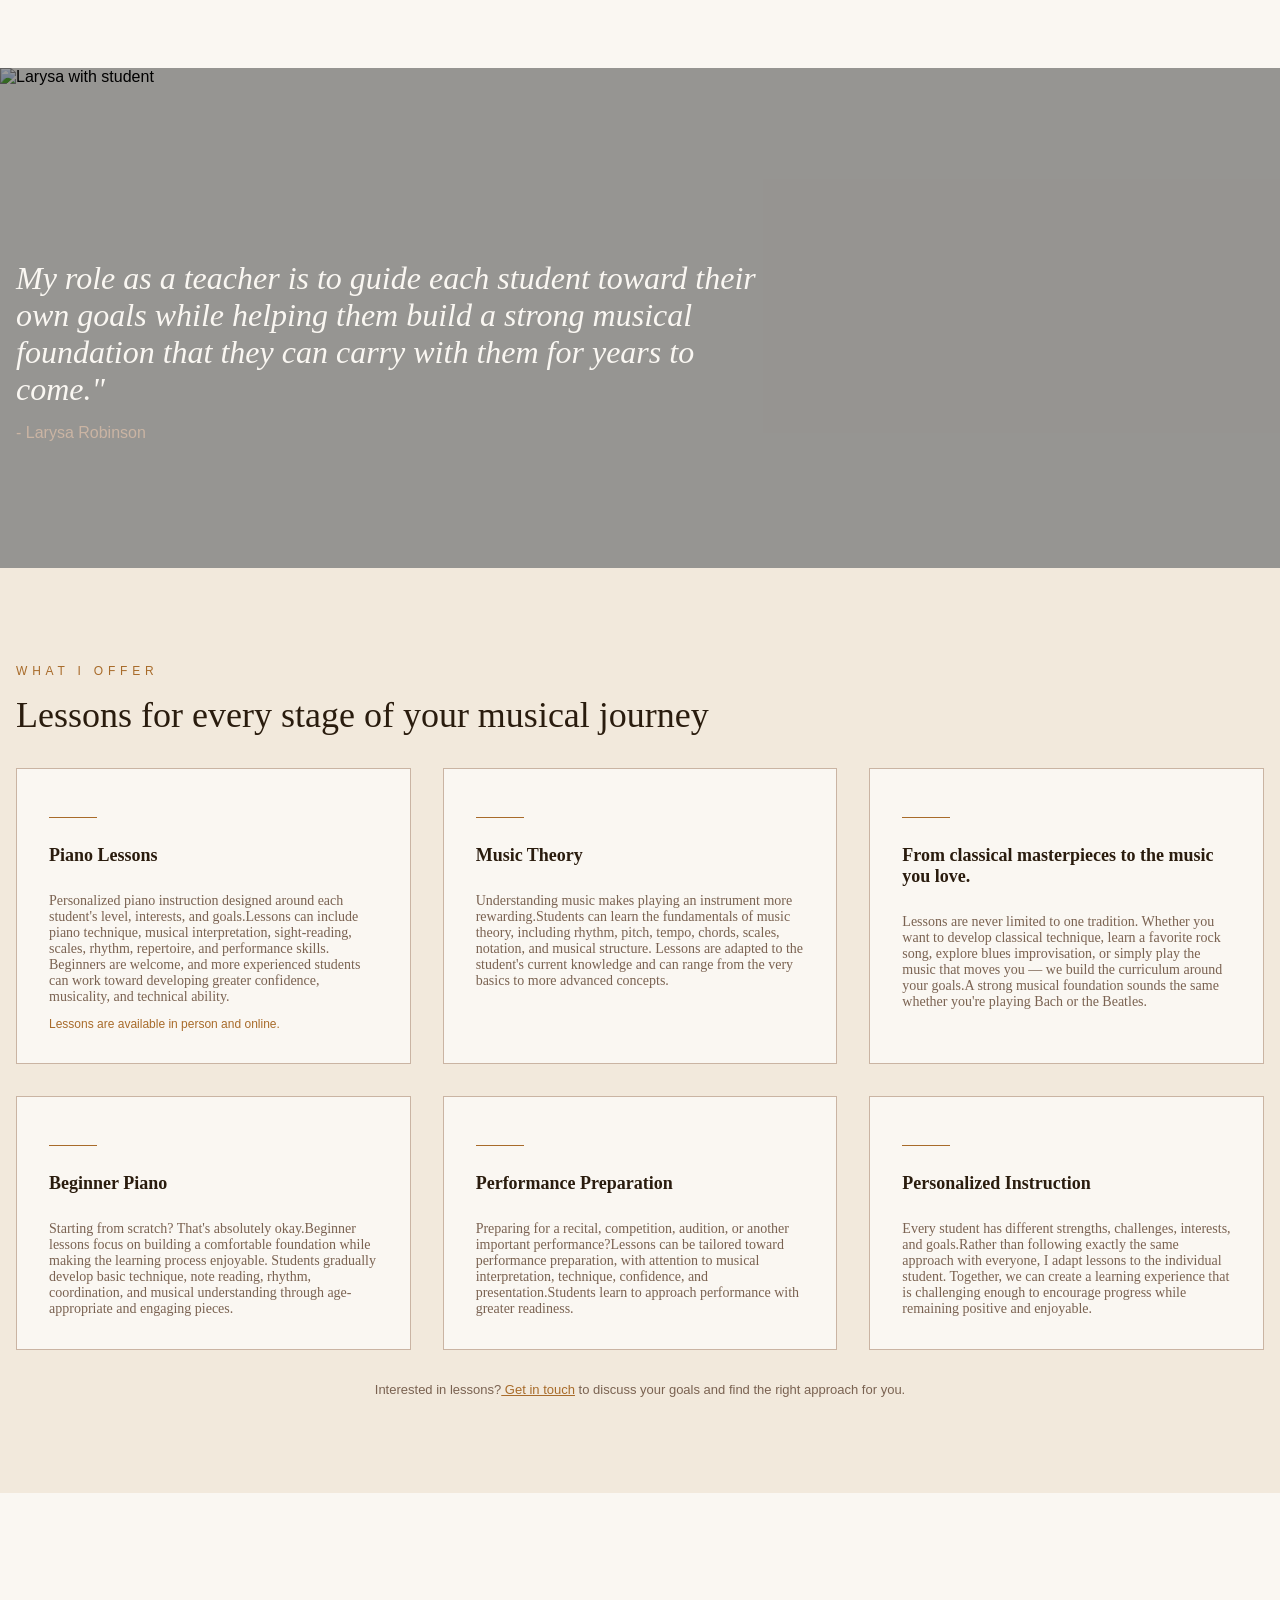
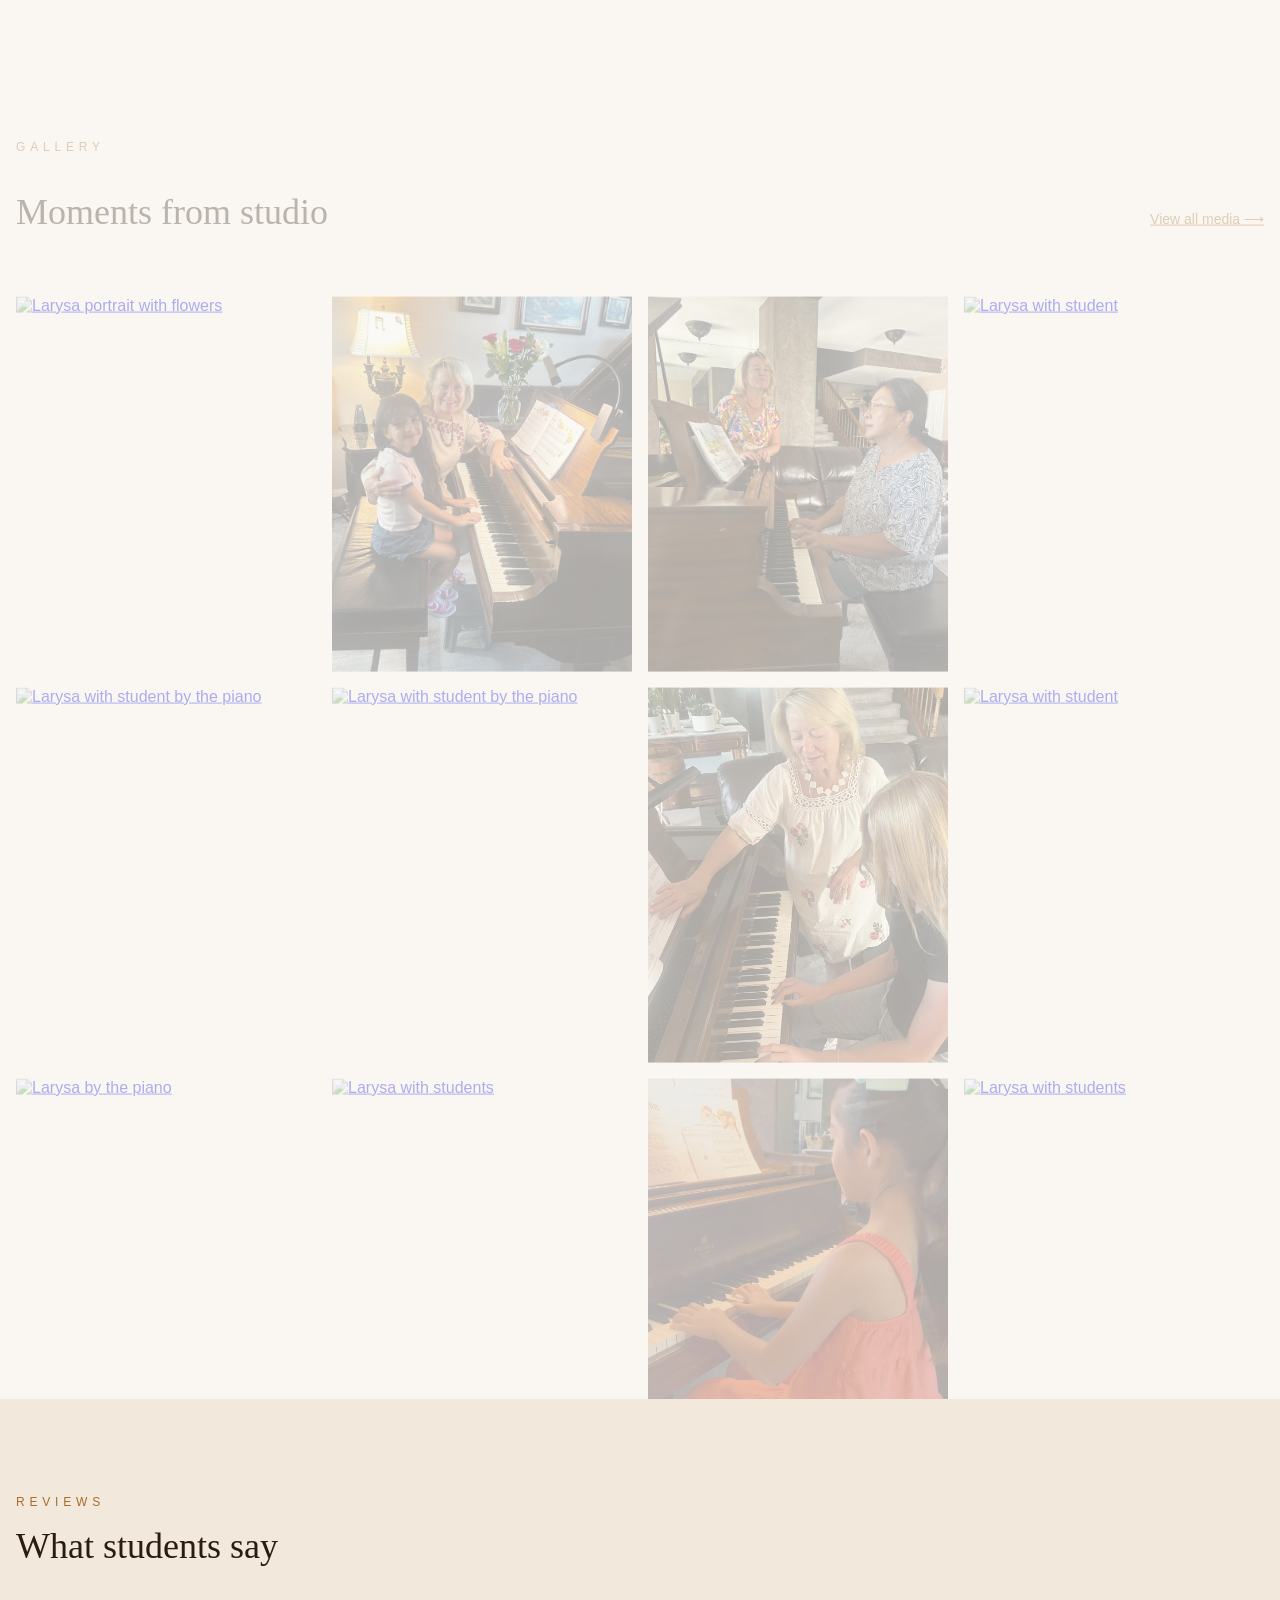
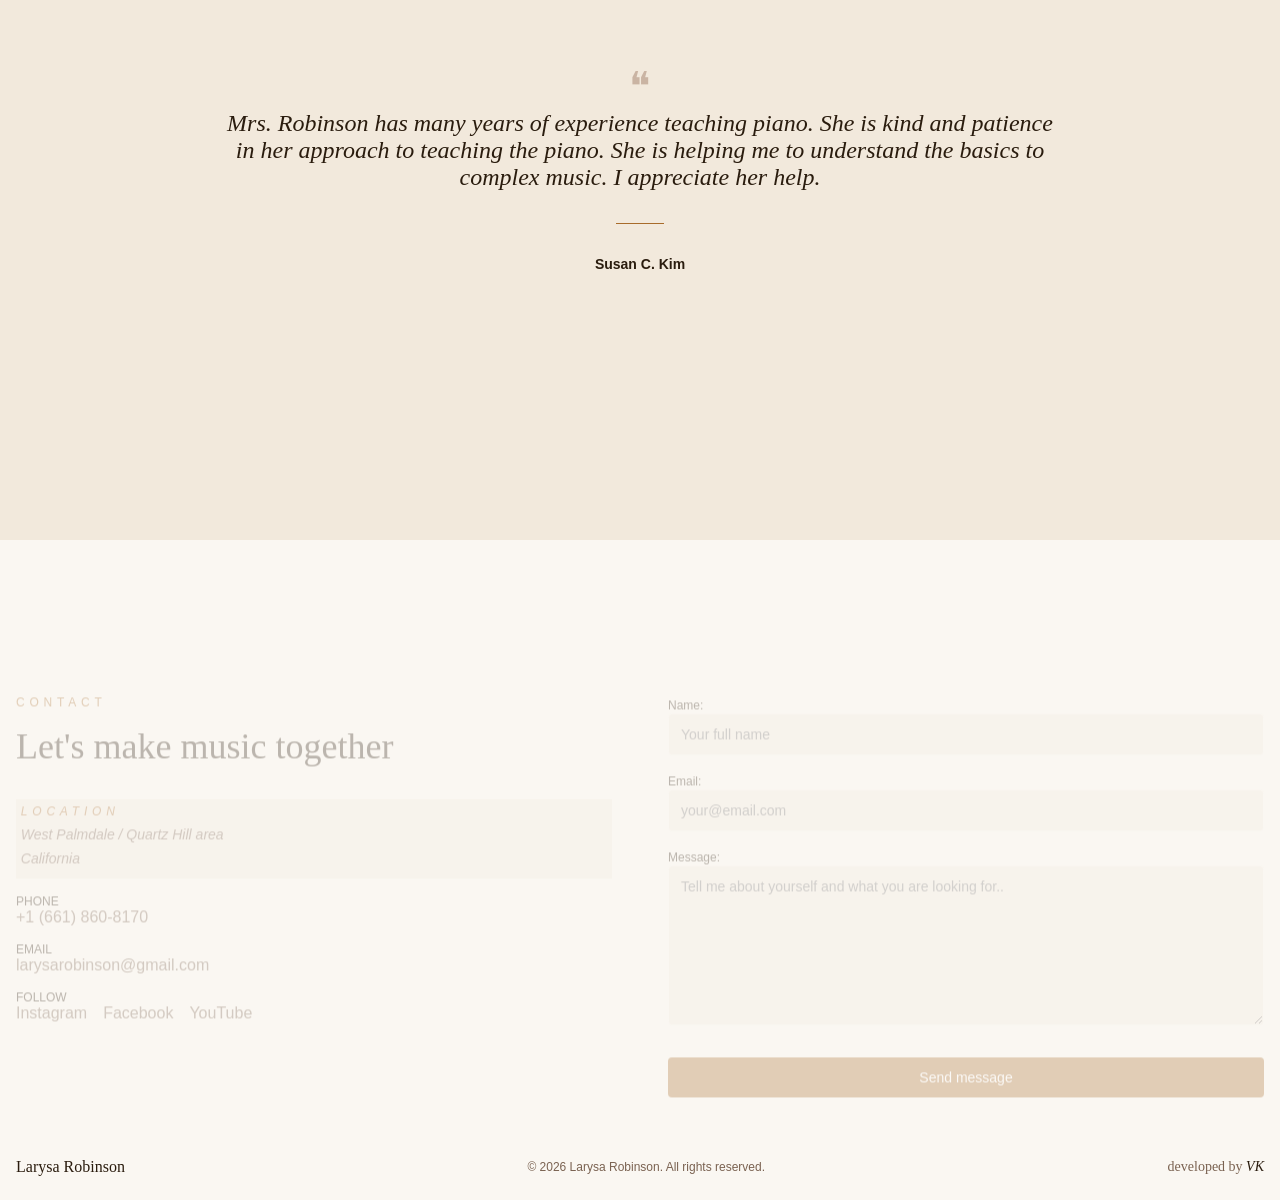
==== commit eed7f9ef: "Update canonical URL for custom domain" ====
--- a/index.html
+++ b/index.html
@@ -5,7 +5,7 @@
     <meta name="viewport" content="width=device-width, initial-scale=1.0">
     <title>Larysa Robinson | Piano Teacher in West Palmdale & Quartz Hill</title>
     <meta name="description" content="Private piano lessons with Larysa Robinson in West Palmdale and Quartz Hill, California. In-person and online lessons for beginners, advanced students, music theory, and performance preparation.">
-    <link rel="canonical" href="https://www.larysarobinson.com/"> <!--replace with actual domain-->
+    <link rel="canonical" href="https://www.larysarobinsonpiano.com/"> <!--replace with actual domain-->
     <link rel="icon" type="image/png" href="favicon.png?v=2">
     <link rel="stylesheet" href="styles.css">
     <script src="script.js" defer></script>
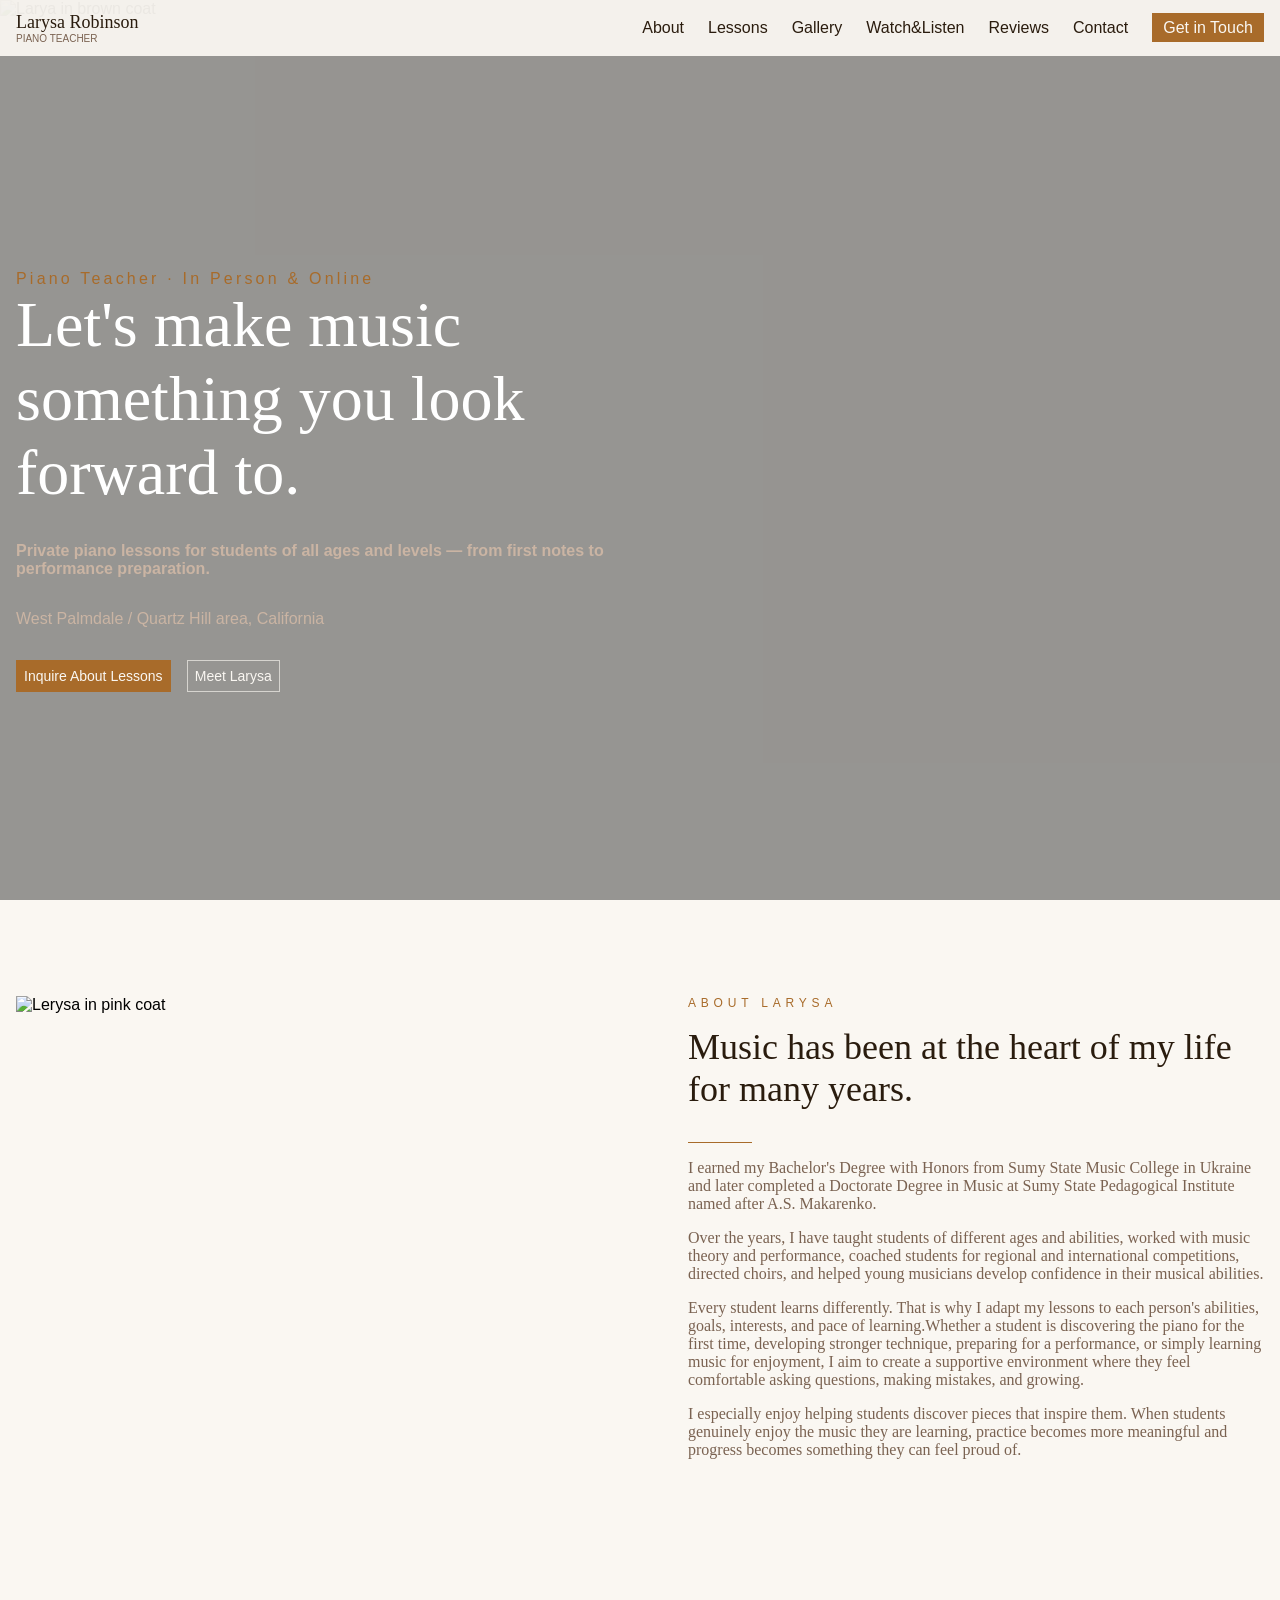
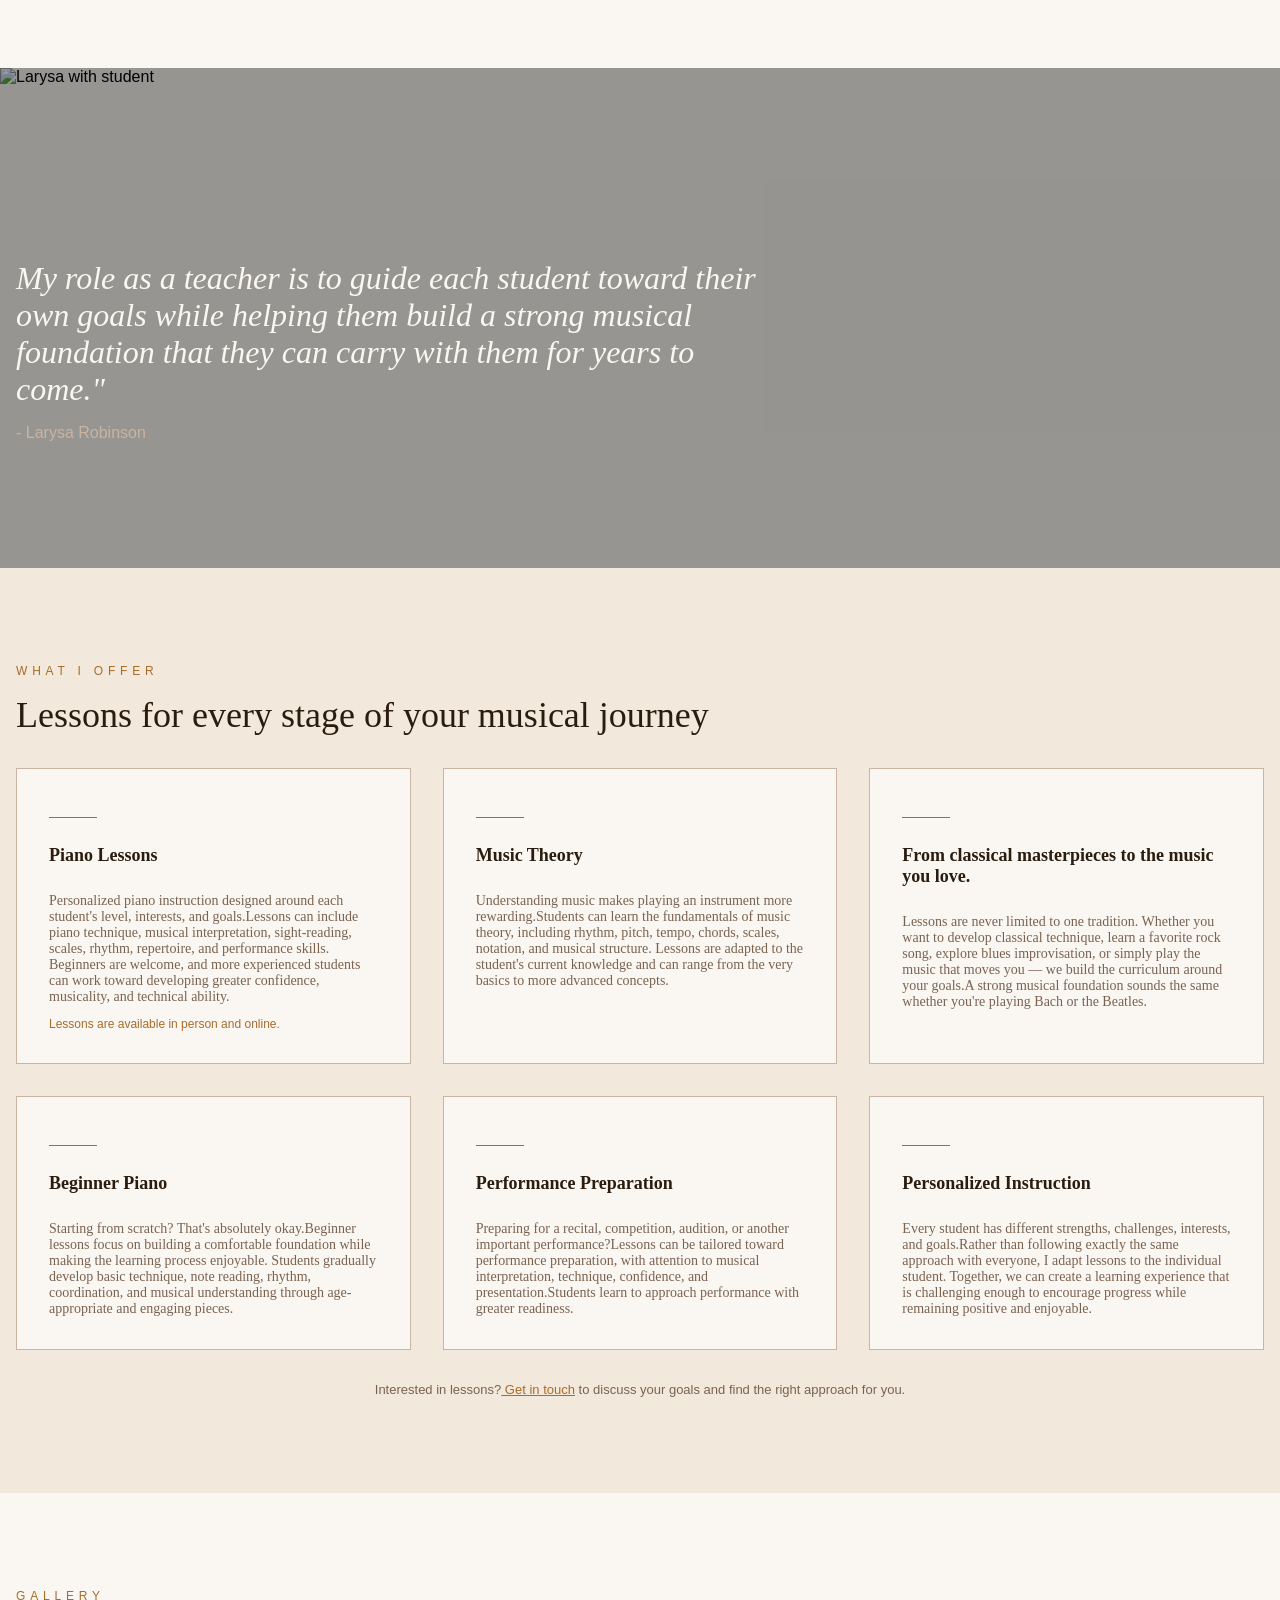
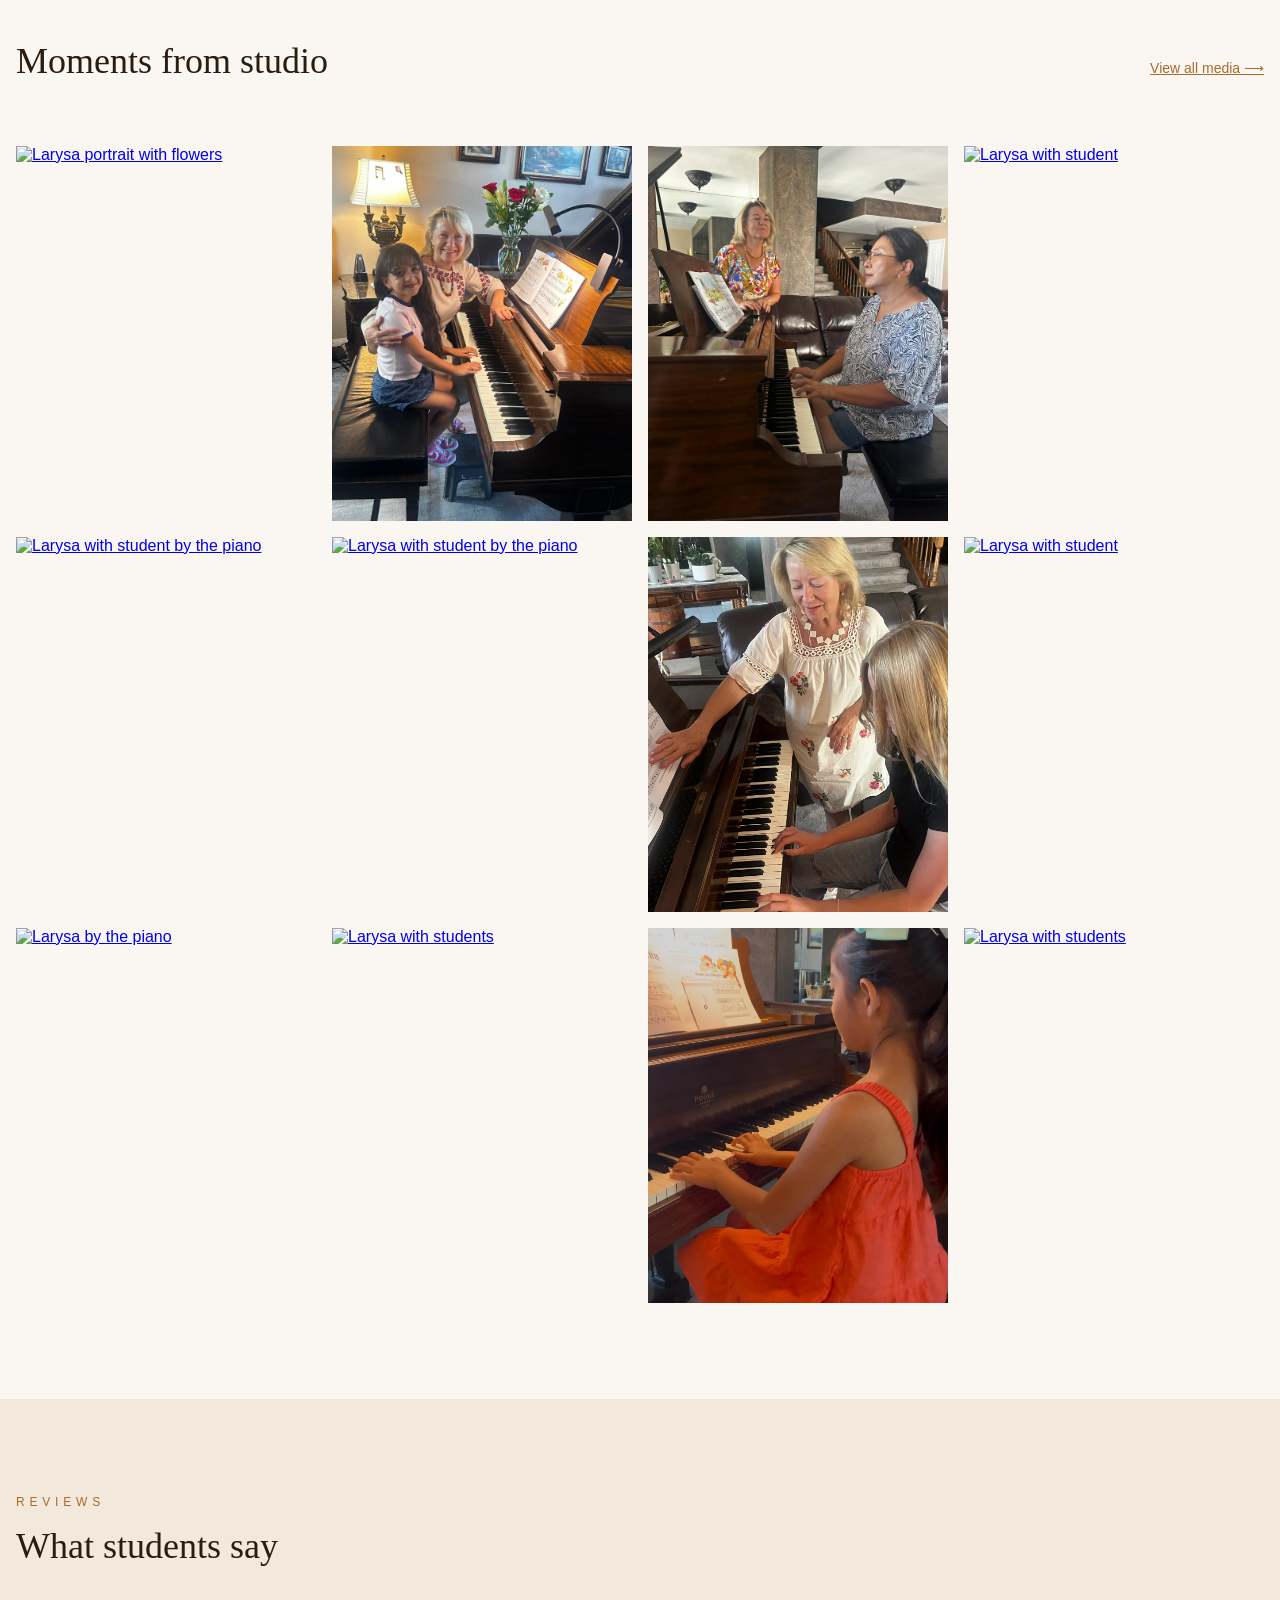
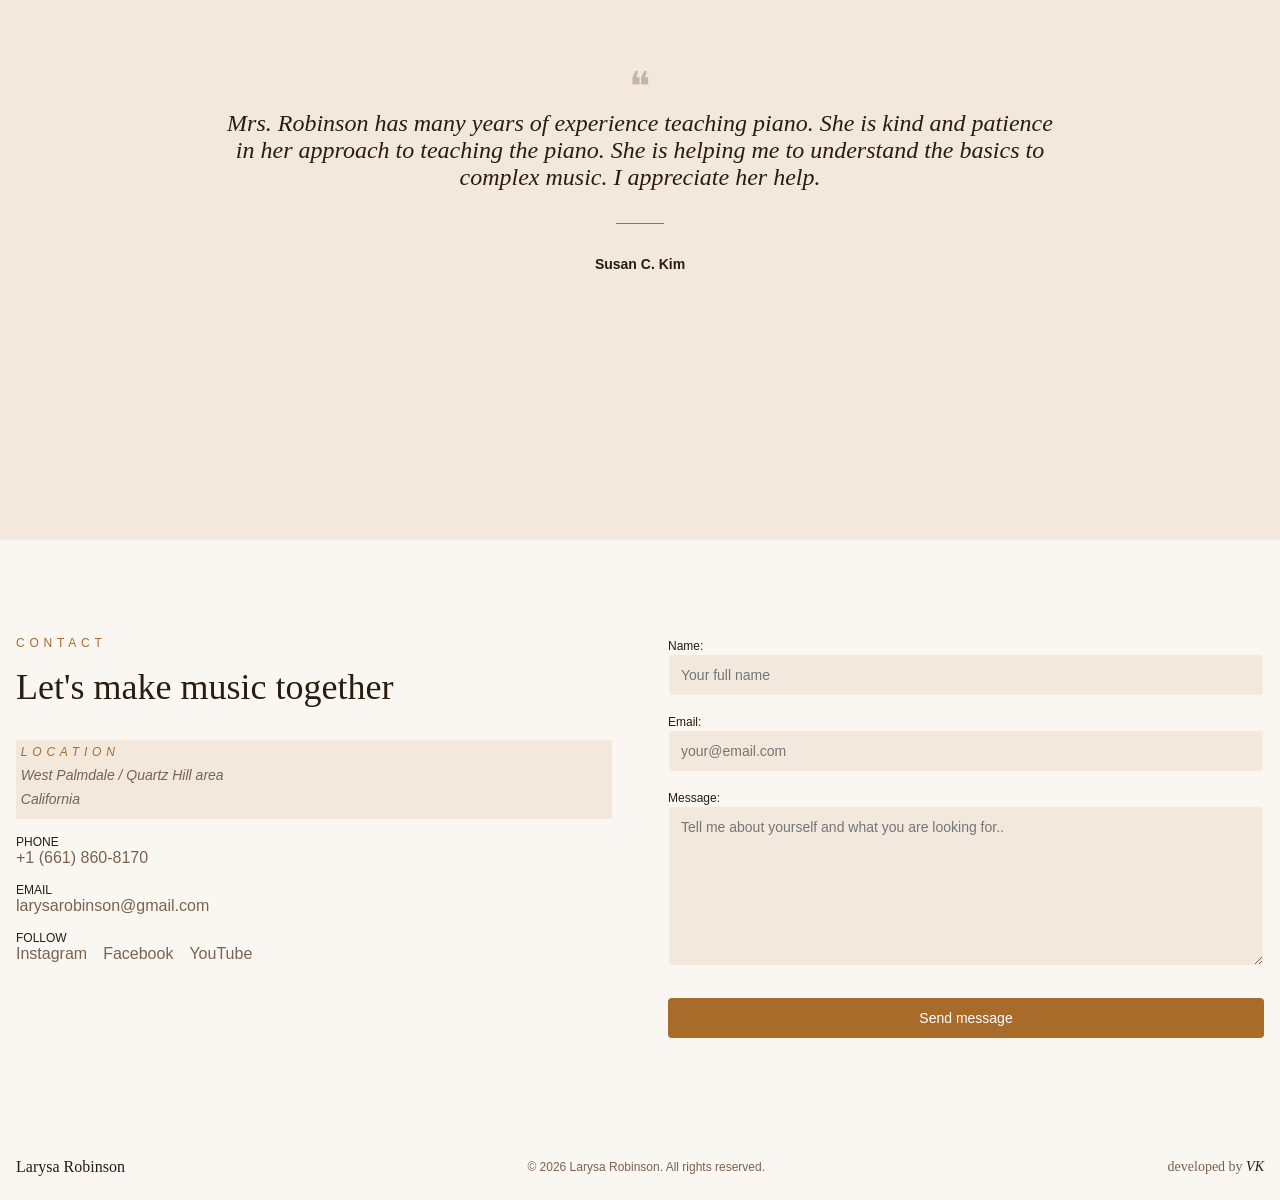
==== commit 9268f89a: "typo fixed and horizontal slide time increased" ====
--- a/index.html
+++ b/index.html
@@ -82,7 +82,7 @@
                     <p class="about__text"> Over the years, I have taught students of different ages and abilities, worked with music theory and performance, coached students for regional and international competitions, directed choirs, and helped young musicians develop confidence in their musical abilities.</p>
 
                     <p class="about__text">Every student learns differently. That is why I adapt my lessons to each person's abilities, goals, interests, and pace of learning.Whether a student is discovering the piano for the first time, developing stronger technique, preparing for a performance, or simply learning music for enjoyment, I aim to create a supportive environment where they feel comfortable asking questions, making mistakes, and growing.</p>
-                    <p class="about__text"> especially enjoy helping students discover pieces that inspire them. When students genuinely enjoy the music they are learning, practice becomes more meaningful and progress becomes something they can feel proud of.</p>
+                    <p class="about__text">I especially enjoy helping students discover pieces that inspire them. When students genuinely enjoy the music they are learning, practice becomes more meaningful and progress becomes something they can feel proud of.</p>
                 </div>
         </section>
         <figure class="role">
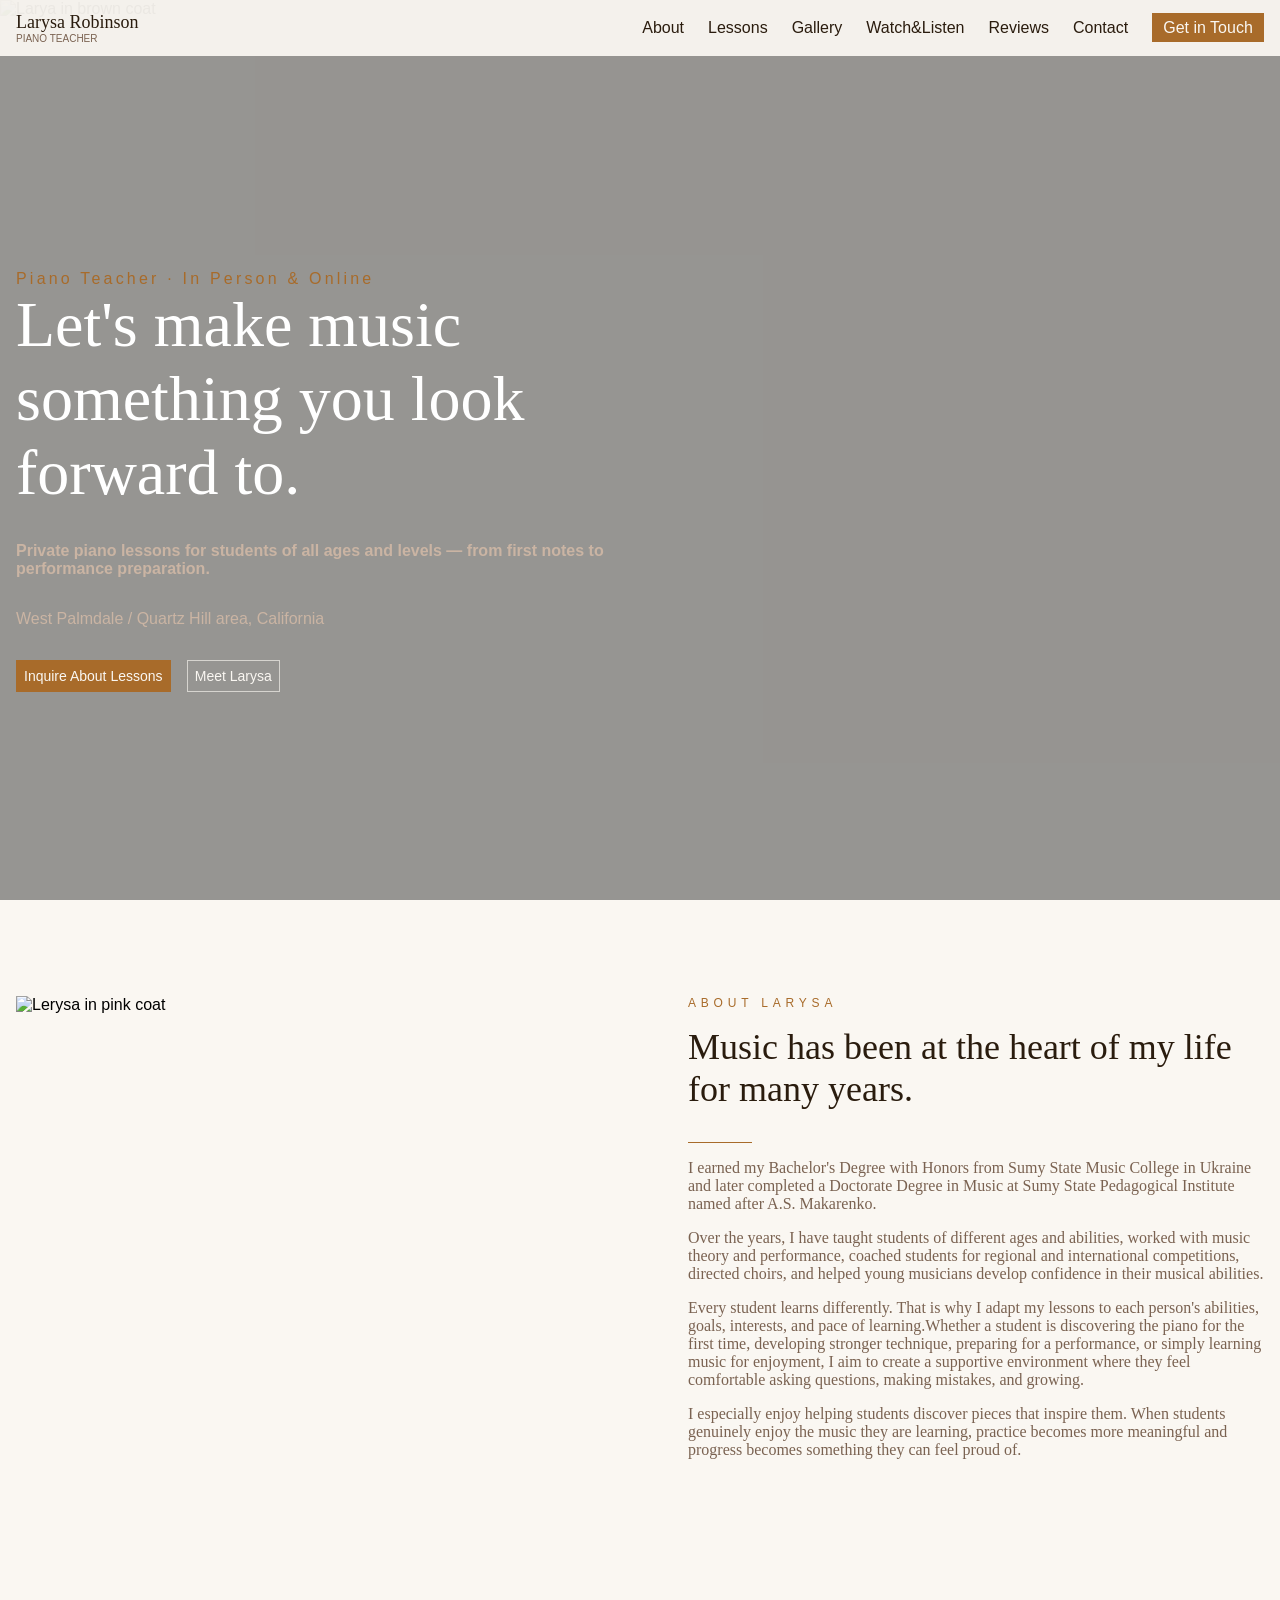
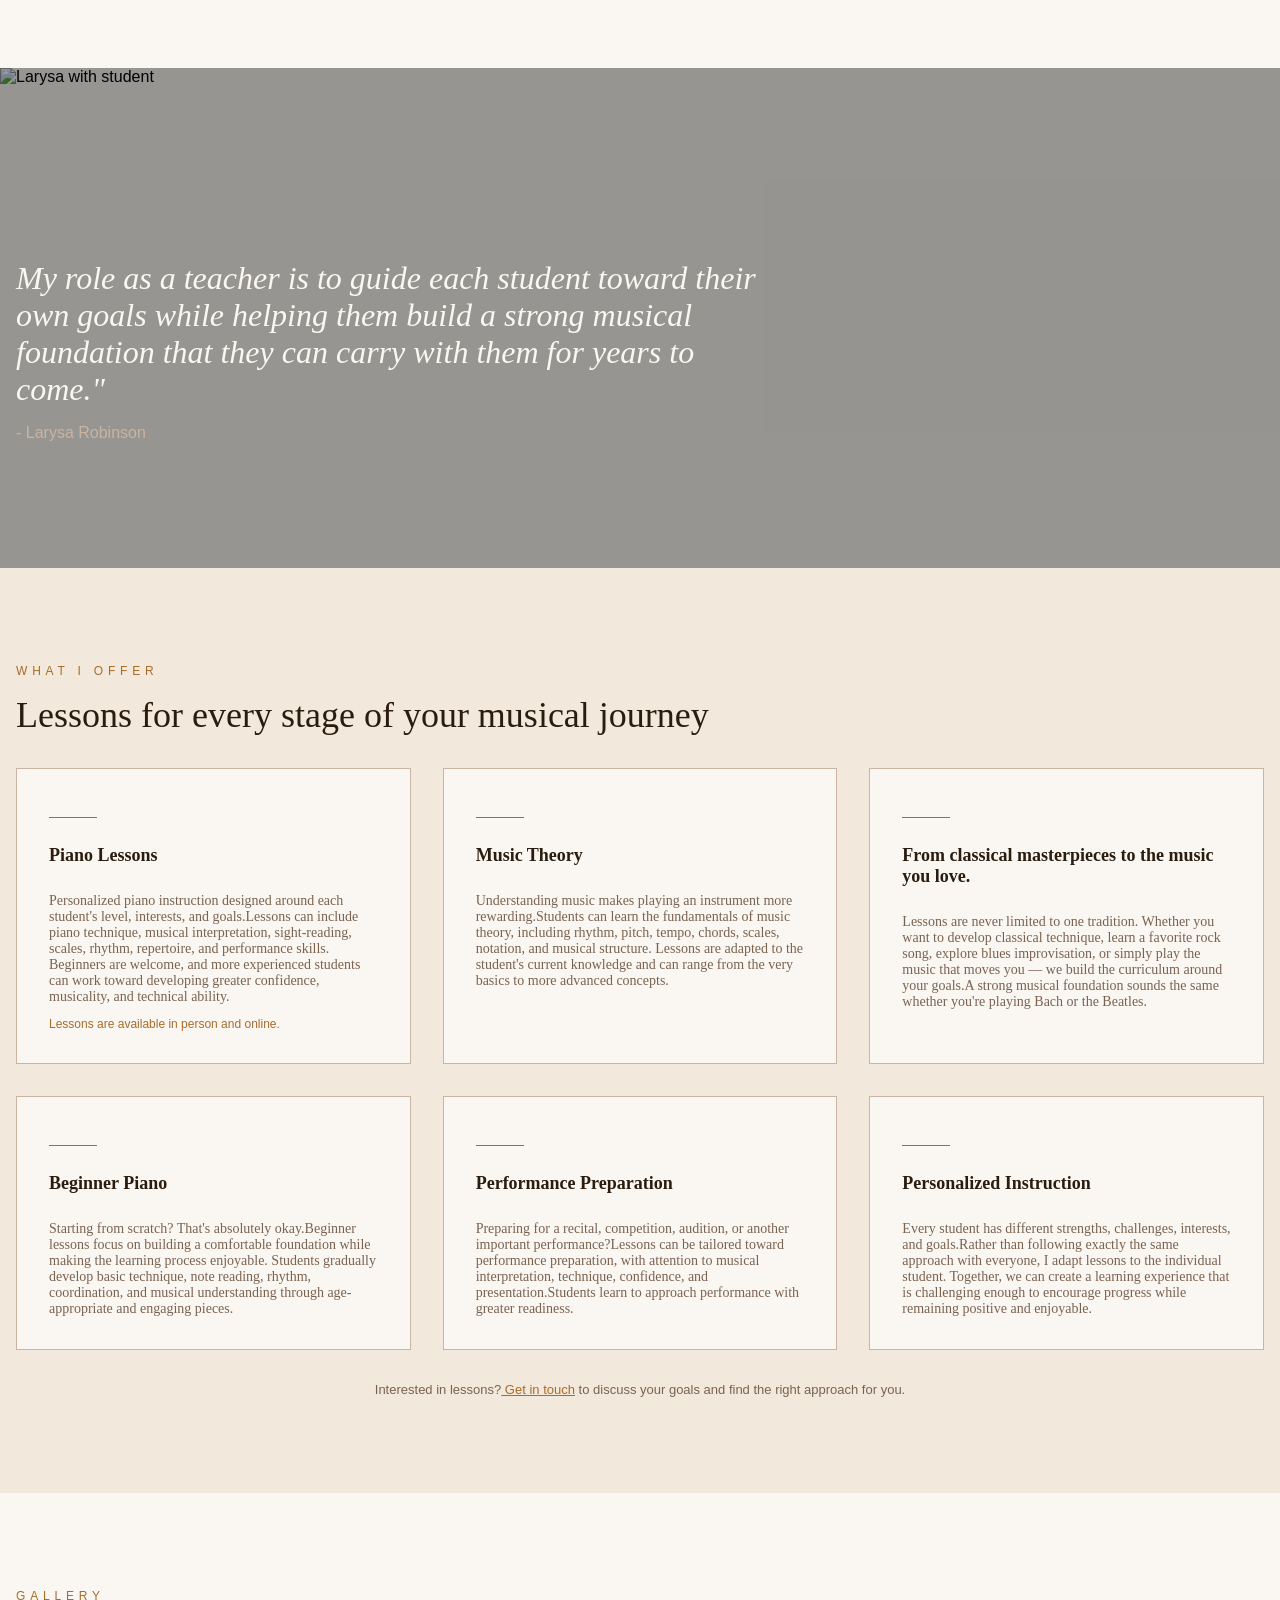
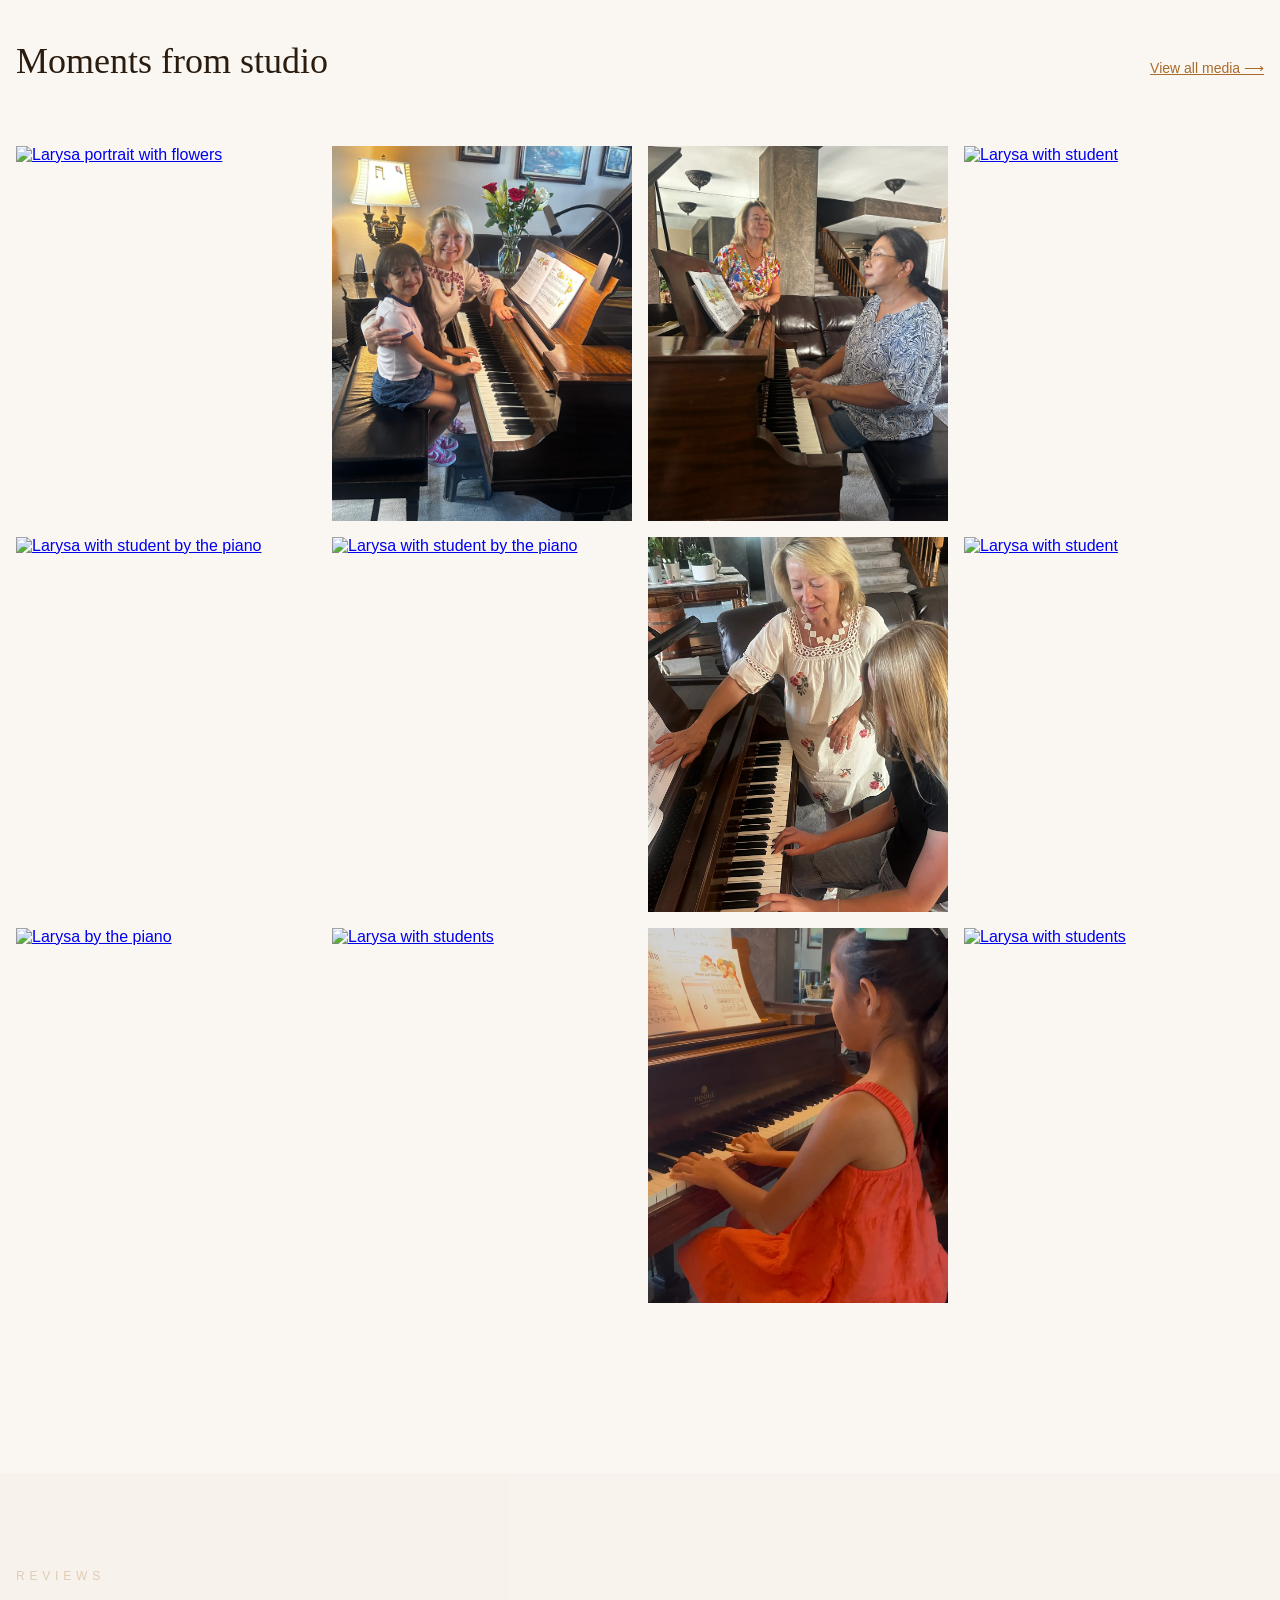
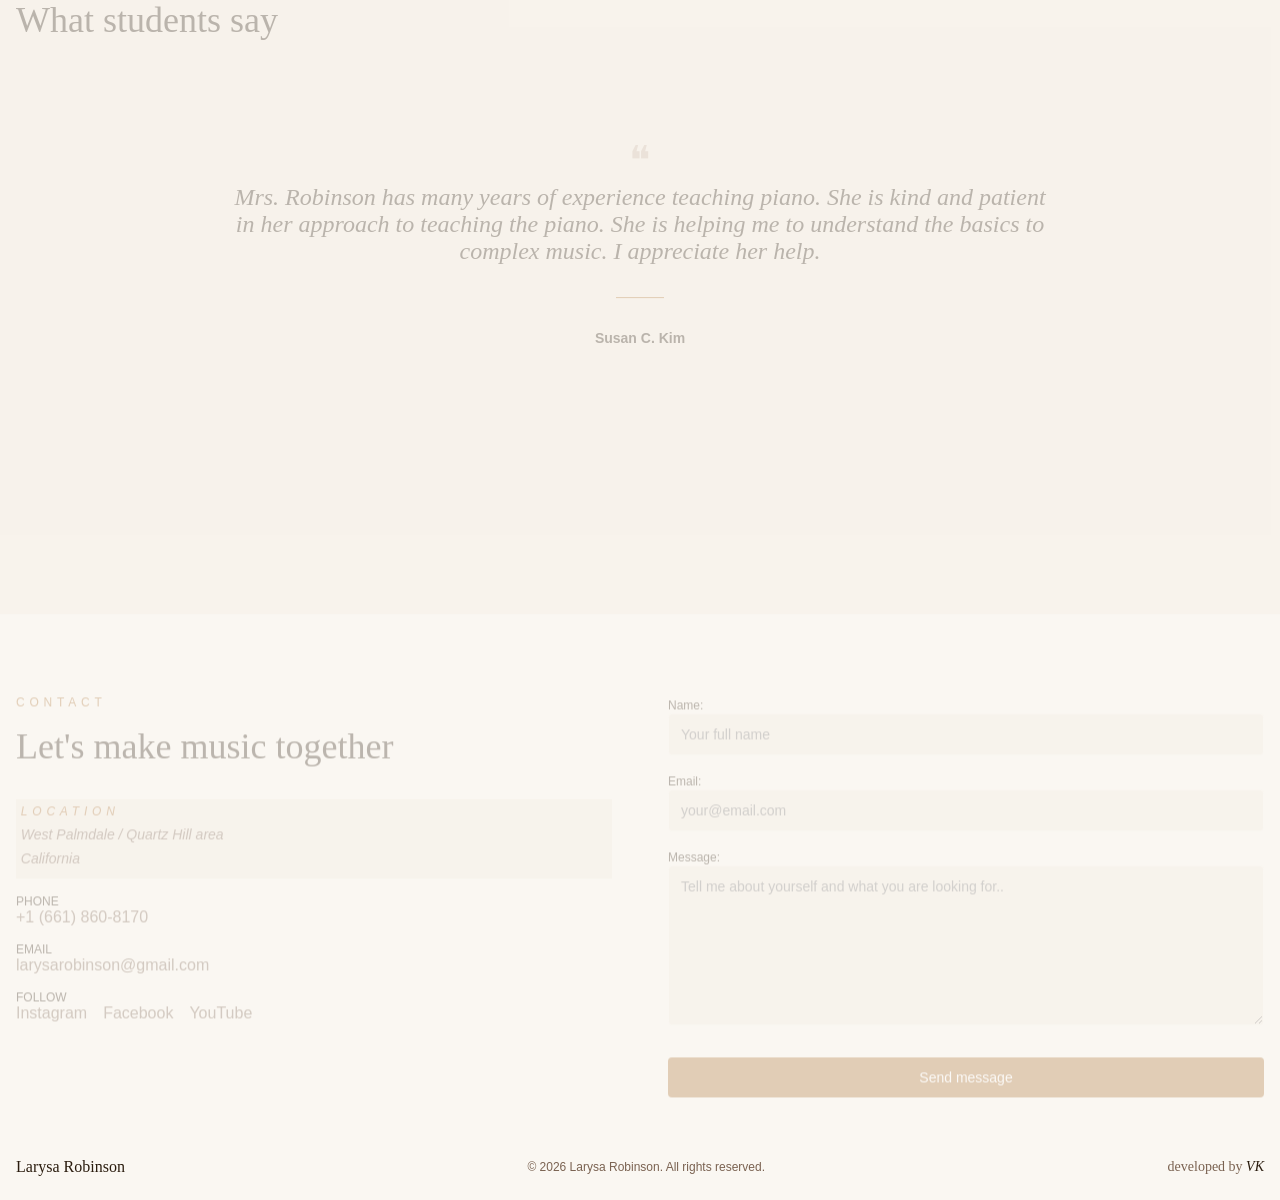
==== commit 8f165f42: "Fixed gramma in testimonial" ====
--- a/index.html
+++ b/index.html
@@ -166,7 +166,7 @@
                         <article class="review__container">
                             <div class="review__frame">
                                 <span class="review__quotation-mark" aria-hidden="true">❝</span>
-                                <blockquote class="review__text">Mrs. Robinson has many years of experience teaching piano. She is kind and patience in her approach to teaching the piano. She is helping me to understand the basics to complex music. I appreciate her help. </blockquote>
+                                <blockquote class="review__text">Mrs. Robinson has many years of experience teaching piano. She is kind and patient in her approach to teaching the piano. She is helping me to understand the basics to complex music. I appreciate her help. </blockquote>
                                 <div class="services__grid-line center"></div>
                                 <h3 class="review__name">Susan C. Kim</h3>
                             </div>
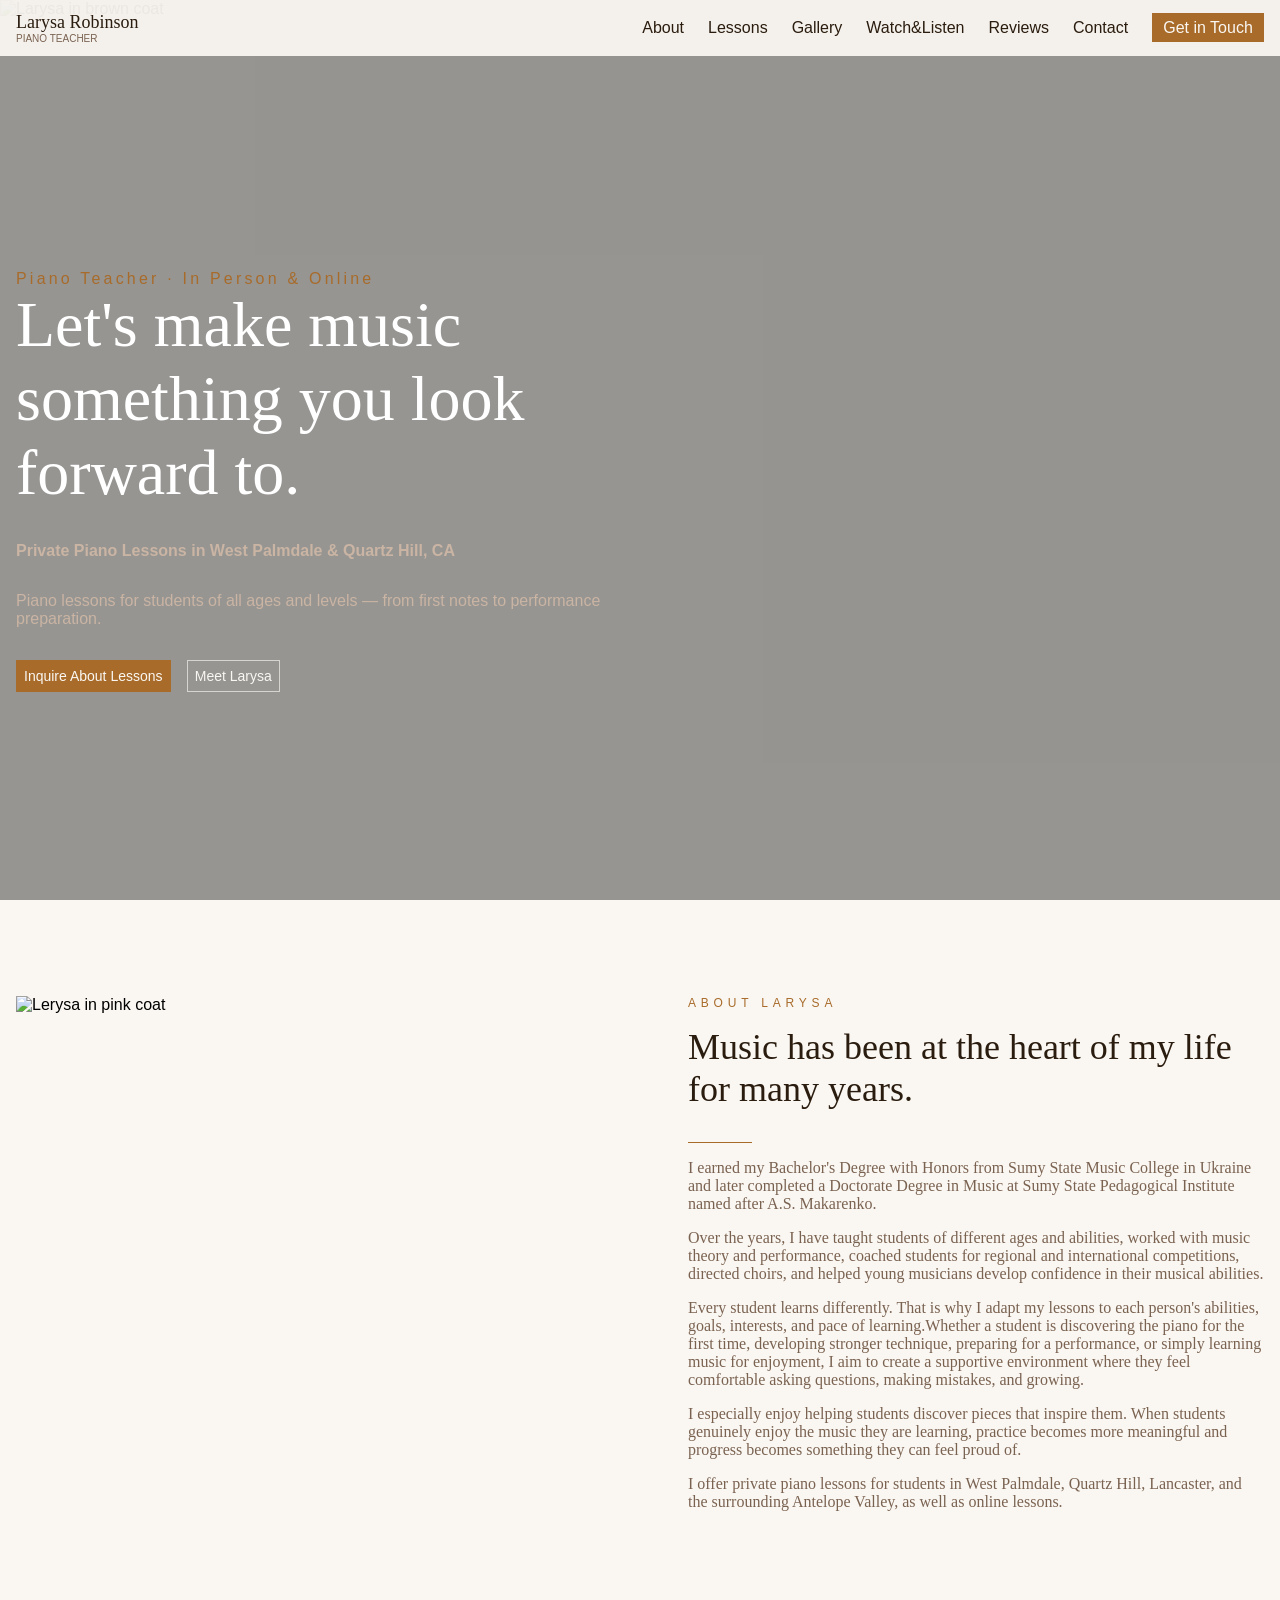
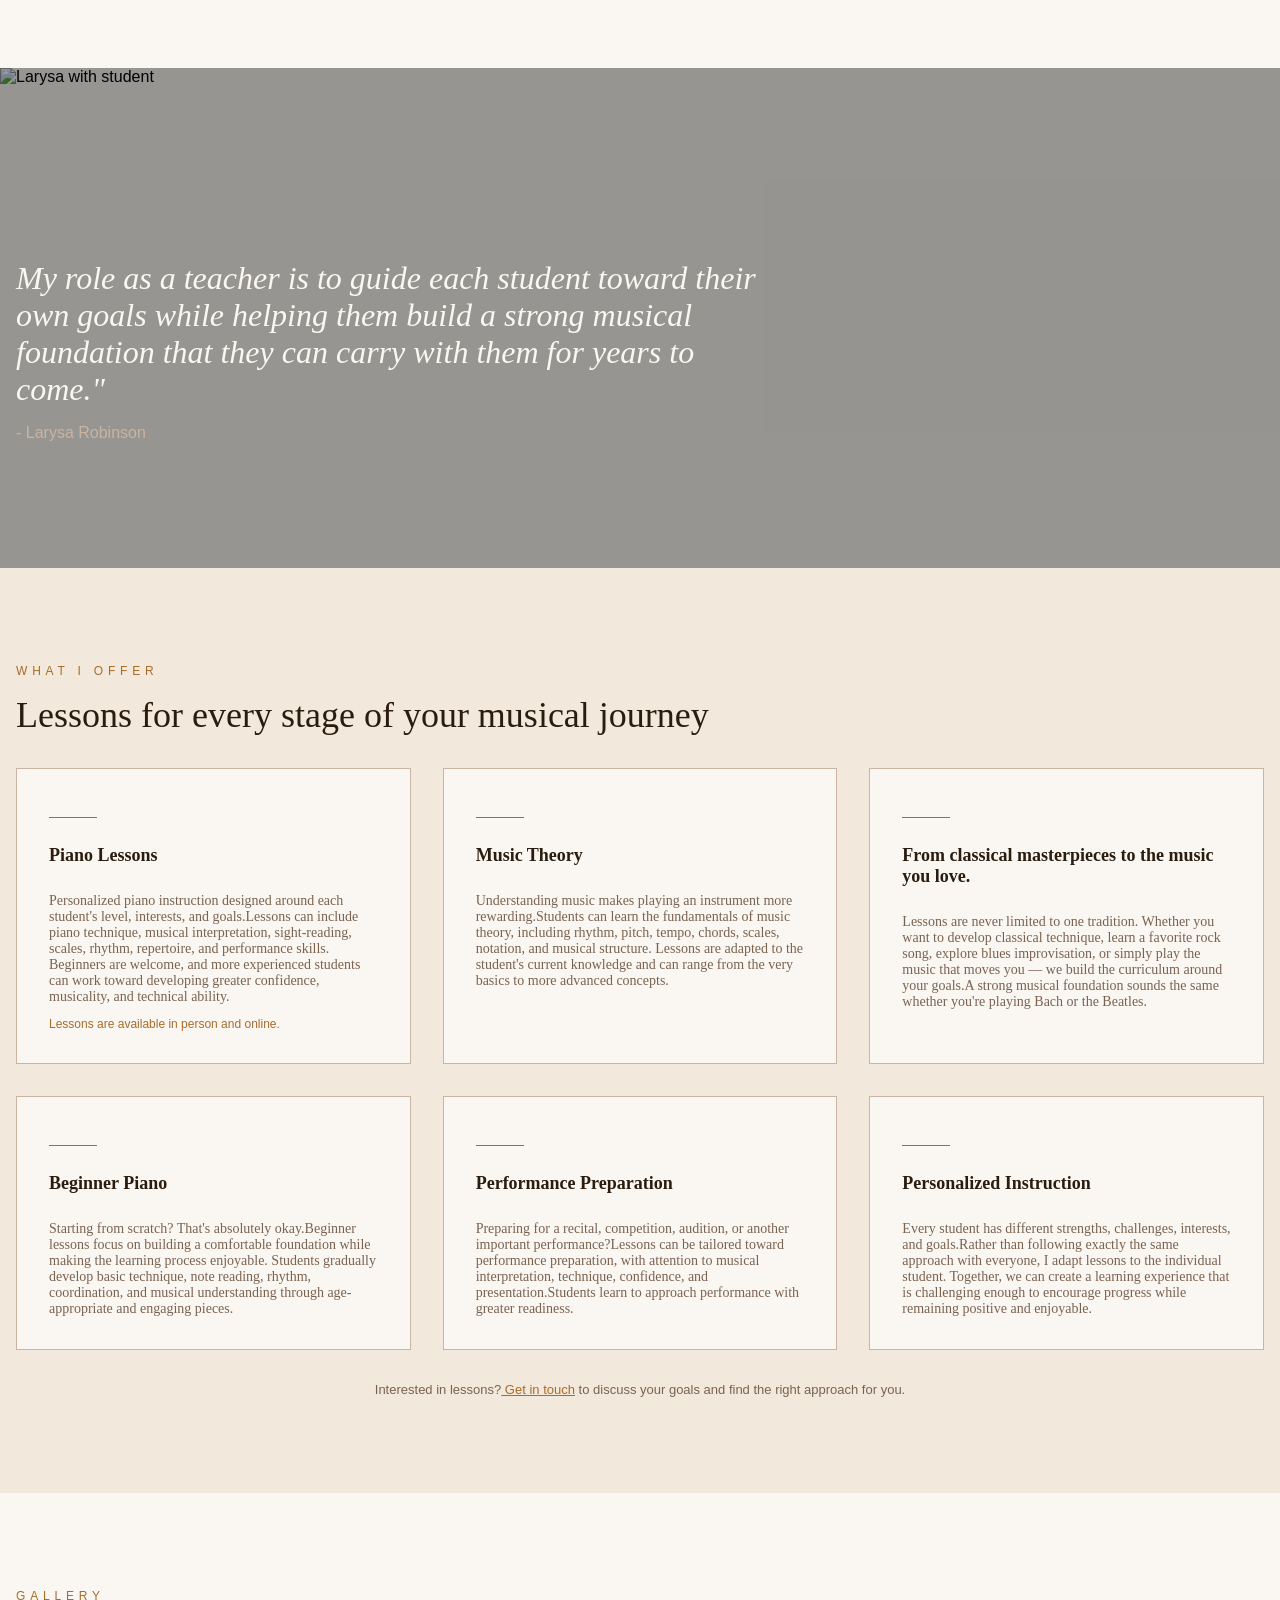
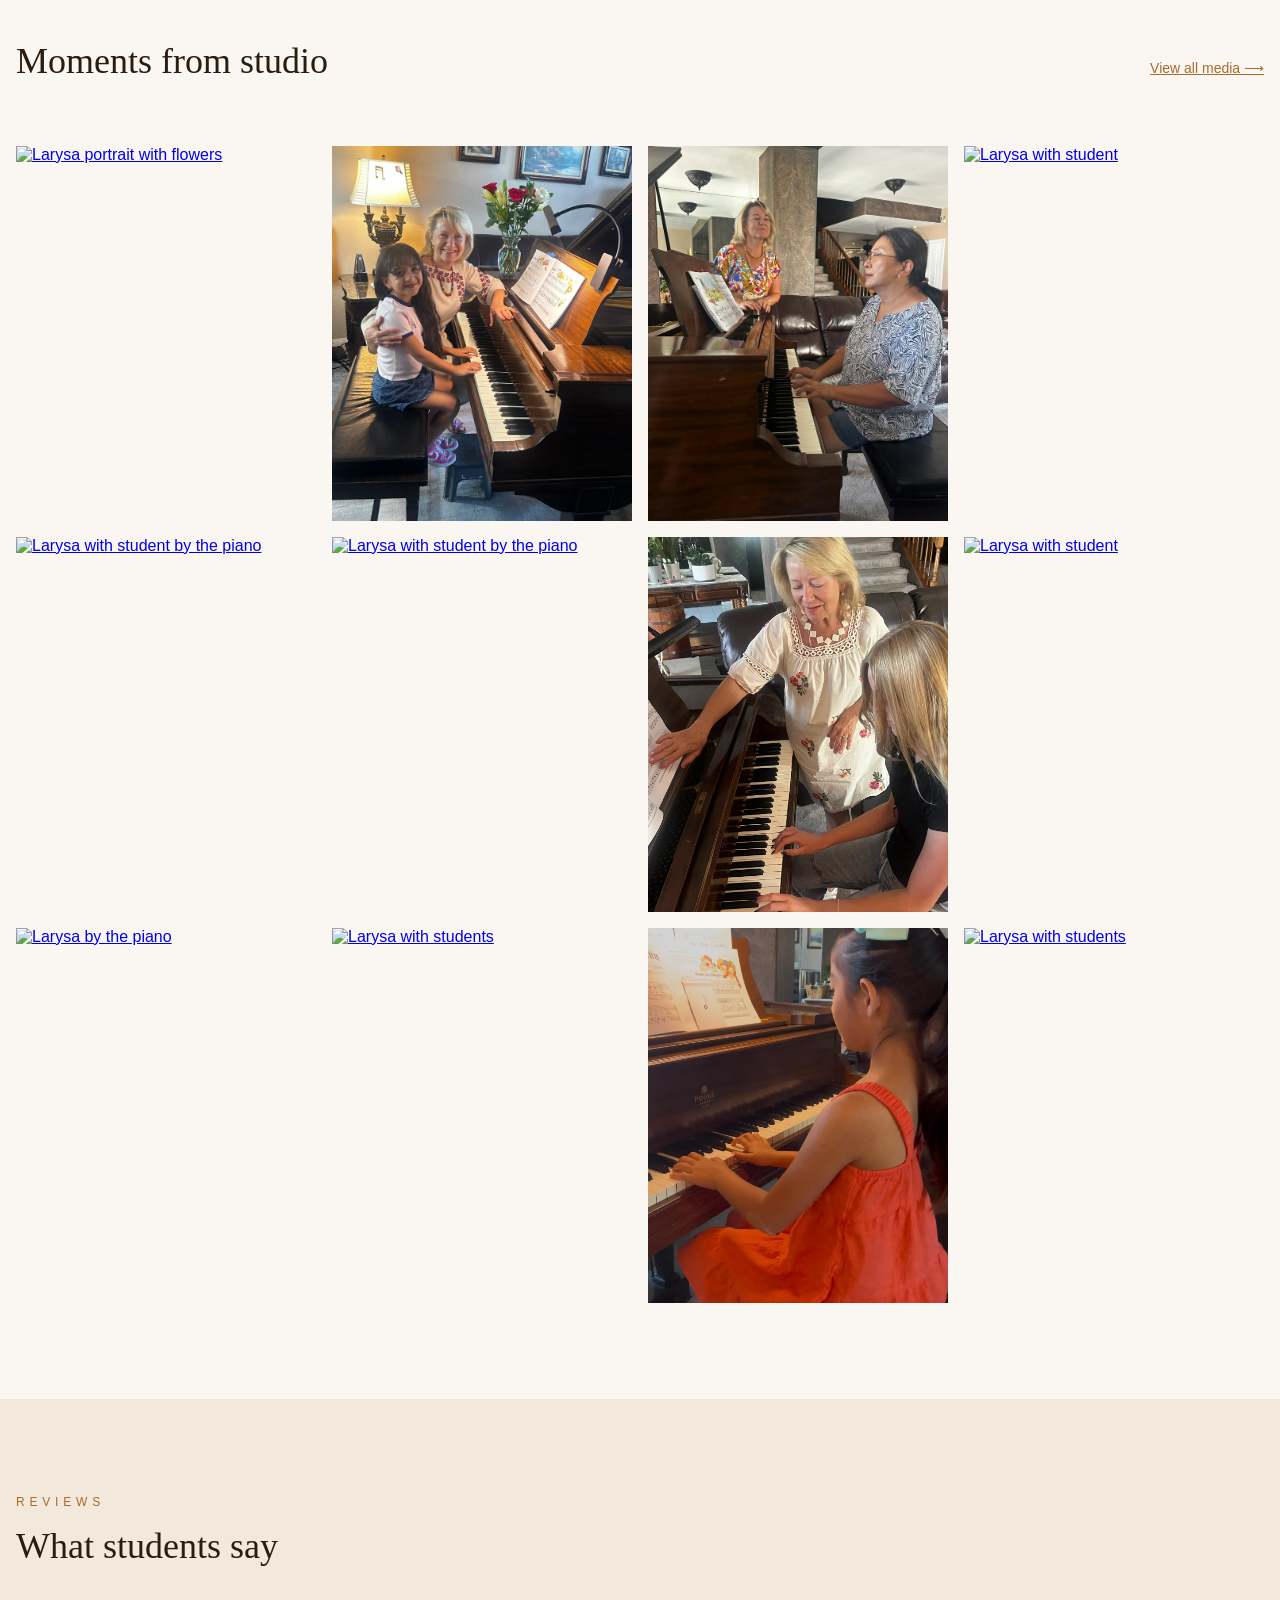
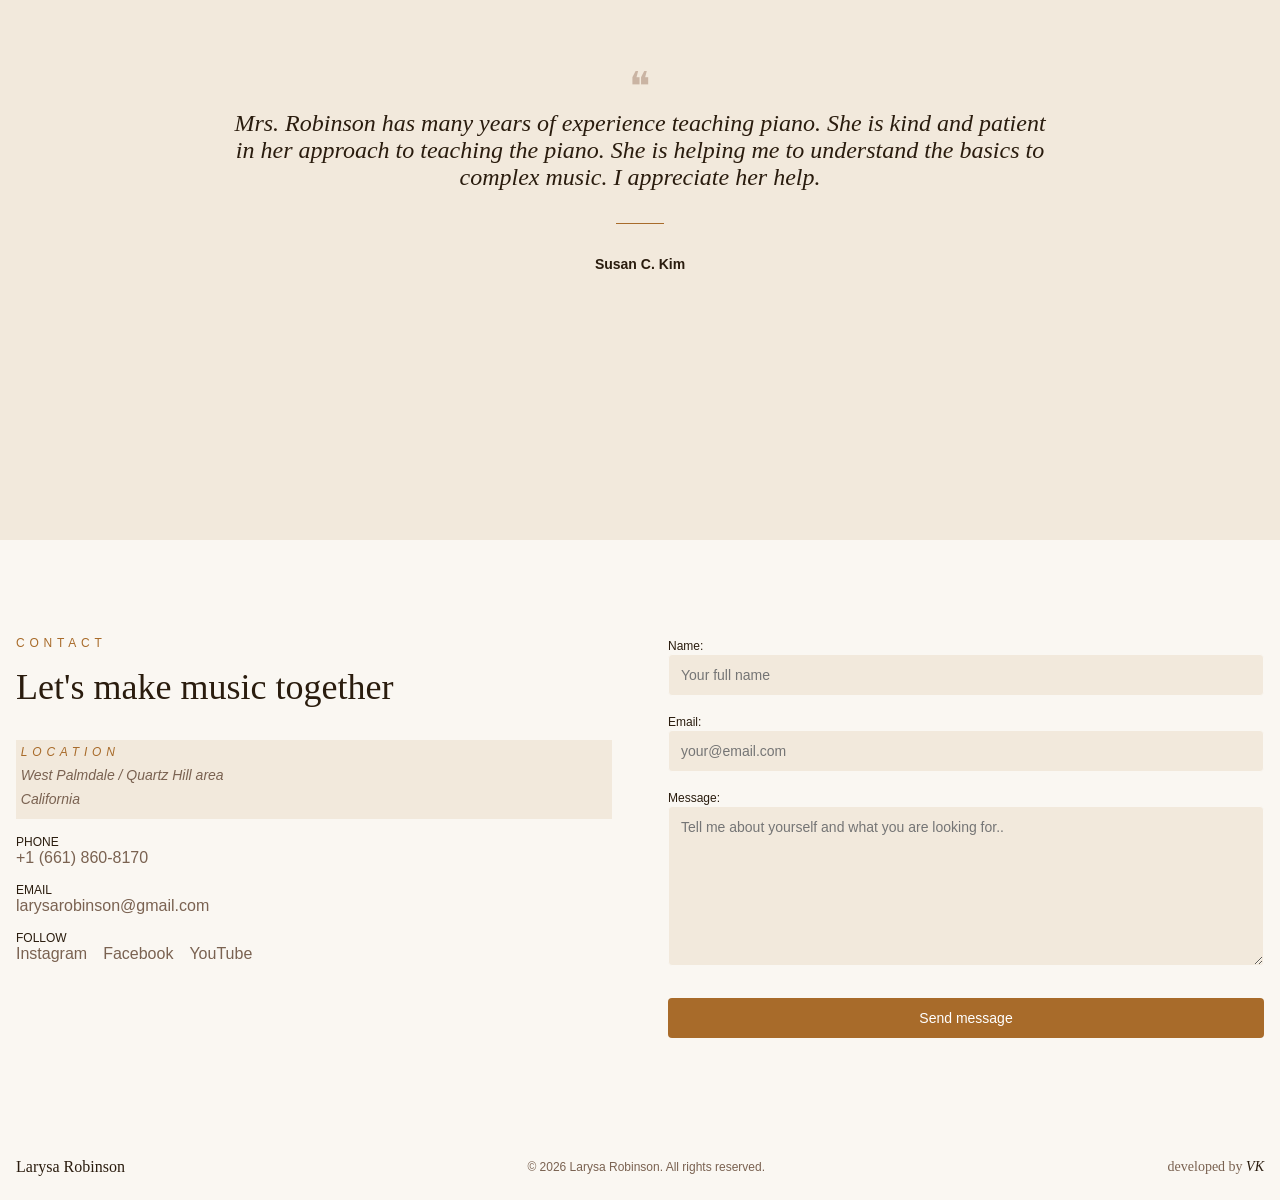
==== commit 72d84545: "website SEO improved" ====
--- a/index.html
+++ b/index.html
@@ -5,7 +5,7 @@
     <meta name="viewport" content="width=device-width, initial-scale=1.0">
     <title>Larysa Robinson | Piano Teacher in West Palmdale & Quartz Hill</title>
     <meta name="description" content="Private piano lessons with Larysa Robinson in West Palmdale and Quartz Hill, California. In-person and online lessons for beginners, advanced students, music theory, and performance preparation.">
-    <link rel="canonical" href="https://www.larysarobinsonpiano.com/"> <!--replace with actual domain-->
+    <link rel="canonical" href="https://www.larysarobinsonpiano.com/">
     <link rel="icon" type="image/png" href="favicon.png?v=2">
     <link rel="stylesheet" href="styles.css">
     <script src="script.js" defer></script>
@@ -50,7 +50,7 @@
     </nav>
     <header class="hero-section" id="home">
         <div class="slide">
-            <img src="assets/images_mom/top7.webp" width="1400" height="1400" alt="Larya in brown coat" class="hero_image" draggable="false">
+            <img src="assets/images_mom/top7.webp" width="1400" height="1400" alt="Larysa in brown coat" class="hero_image" draggable="false">
         </div>
         <div class="slide">
             <img src="assets/images_mom/top5.webp" width="1400" height="1400" alt="Larysa next to birch " class="hero_image" draggable="false">
@@ -61,8 +61,8 @@
         <div class="hero__content">
             <p class="hero__uptext">Piano Teacher · In Person & Online</p>
             <p class="hero__main-heading">Let's make music something you look forward to.</p>
-            <h1 class="hero__downtext">Private piano lessons for students of all ages and levels — from first notes to performance preparation.</h1>
-            <p class="hero__downtext">West Palmdale / Quartz Hill area, California</p>
+            <h1 class="hero__downtext">Private Piano Lessons in West Palmdale & Quartz Hill, CA</h1>
+            <p class="hero__downtext">Piano lessons for students of all ages and levels — from first notes to performance preparation.</p>
             <div class="hero__buttons">
                 <a href="#contact" class="hero__buttons__inquire">Inquire About Lessons</a>
                 <a href="#about" class="hero__buttons__meet-Larysa">Meet Larysa</a>
@@ -80,9 +80,9 @@
                     <div class="about__line"></div>
                     <p class="about__text">  I earned my Bachelor's Degree with Honors from Sumy State Music College in Ukraine and later completed a Doctorate Degree in Music at Sumy State Pedagogical Institute named after A.S. Makarenko.</p>
                     <p class="about__text"> Over the years, I have taught students of different ages and abilities, worked with music theory and performance, coached students for regional and international competitions, directed choirs, and helped young musicians develop confidence in their musical abilities.</p>
-
                     <p class="about__text">Every student learns differently. That is why I adapt my lessons to each person's abilities, goals, interests, and pace of learning.Whether a student is discovering the piano for the first time, developing stronger technique, preparing for a performance, or simply learning music for enjoyment, I aim to create a supportive environment where they feel comfortable asking questions, making mistakes, and growing.</p>
                     <p class="about__text">I especially enjoy helping students discover pieces that inspire them. When students genuinely enjoy the music they are learning, practice becomes more meaningful and progress becomes something they can feel proud of.</p>
+                    <p class="about__text">I offer private piano lessons for students in West Palmdale, Quartz Hill, Lancaster, and the surrounding Antelope Valley, as well as online lessons.</p>
                 </div>
         </section>
         <figure class="role">
